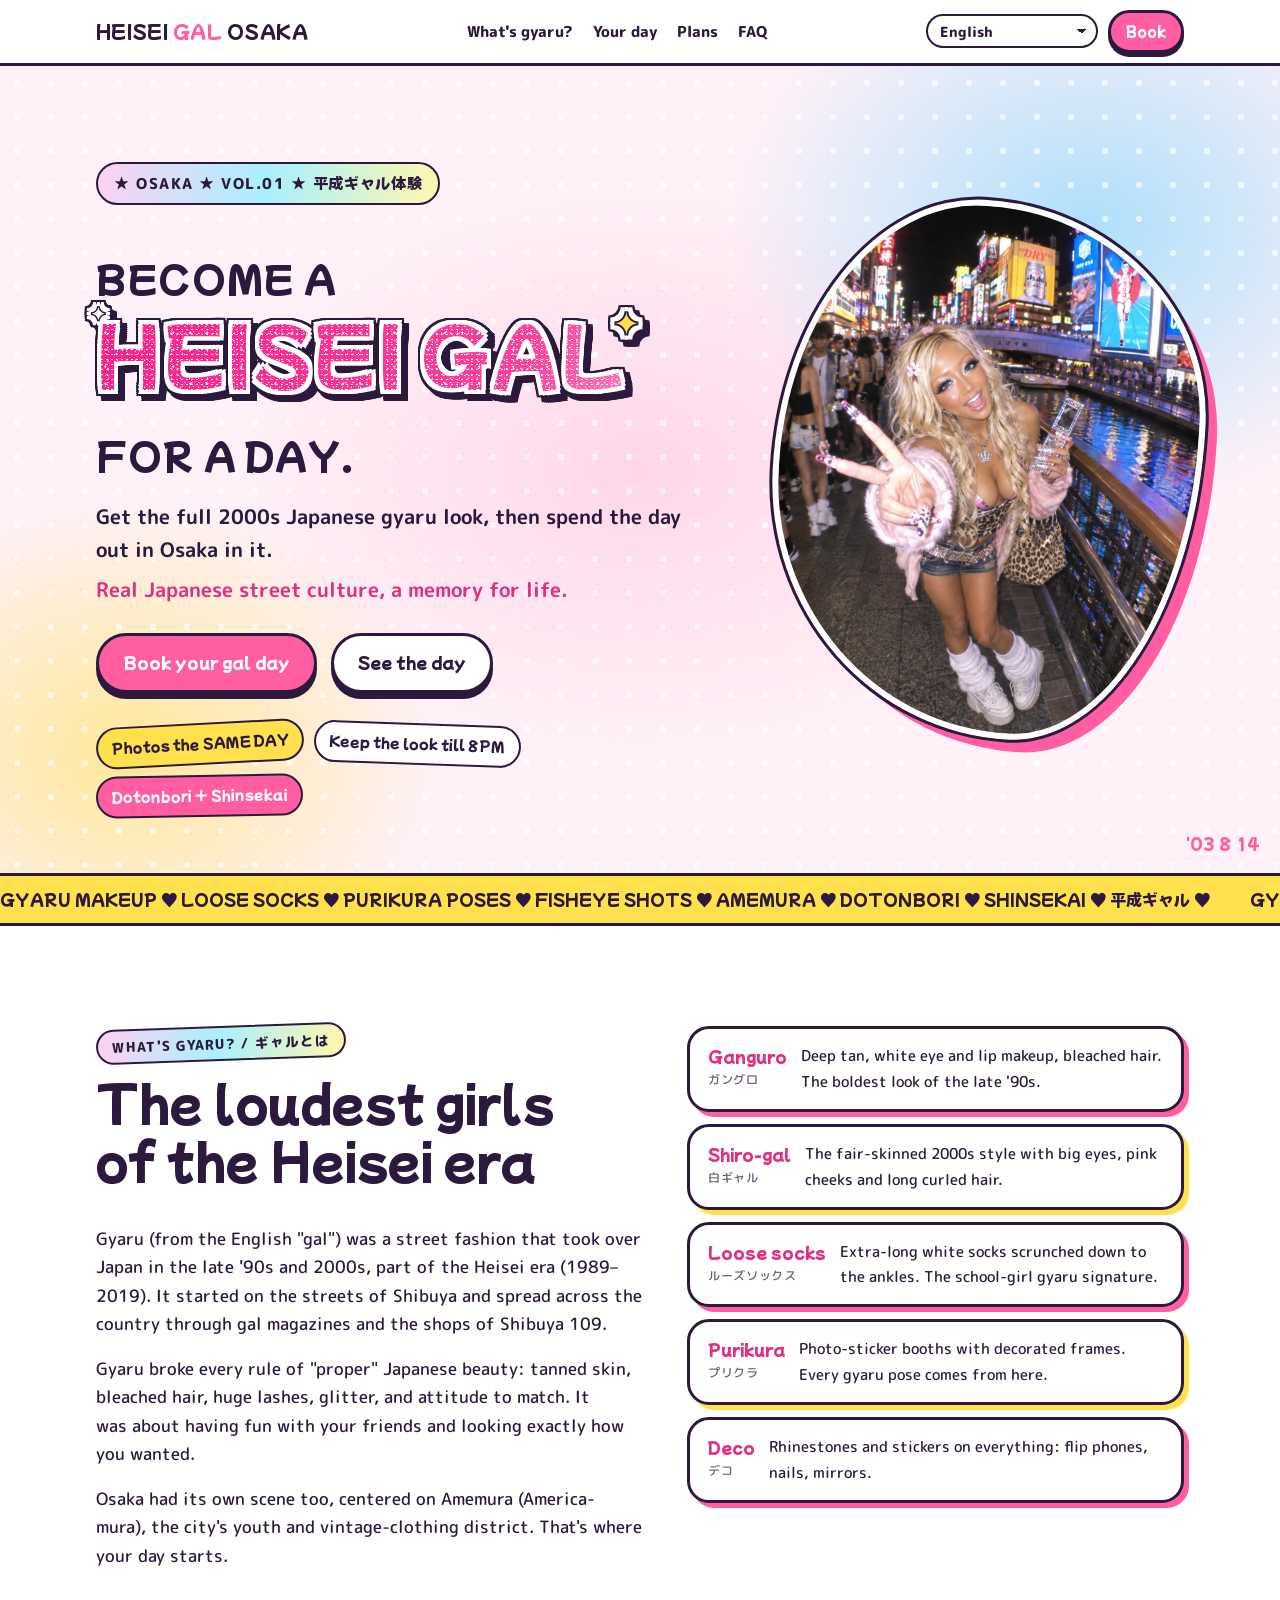
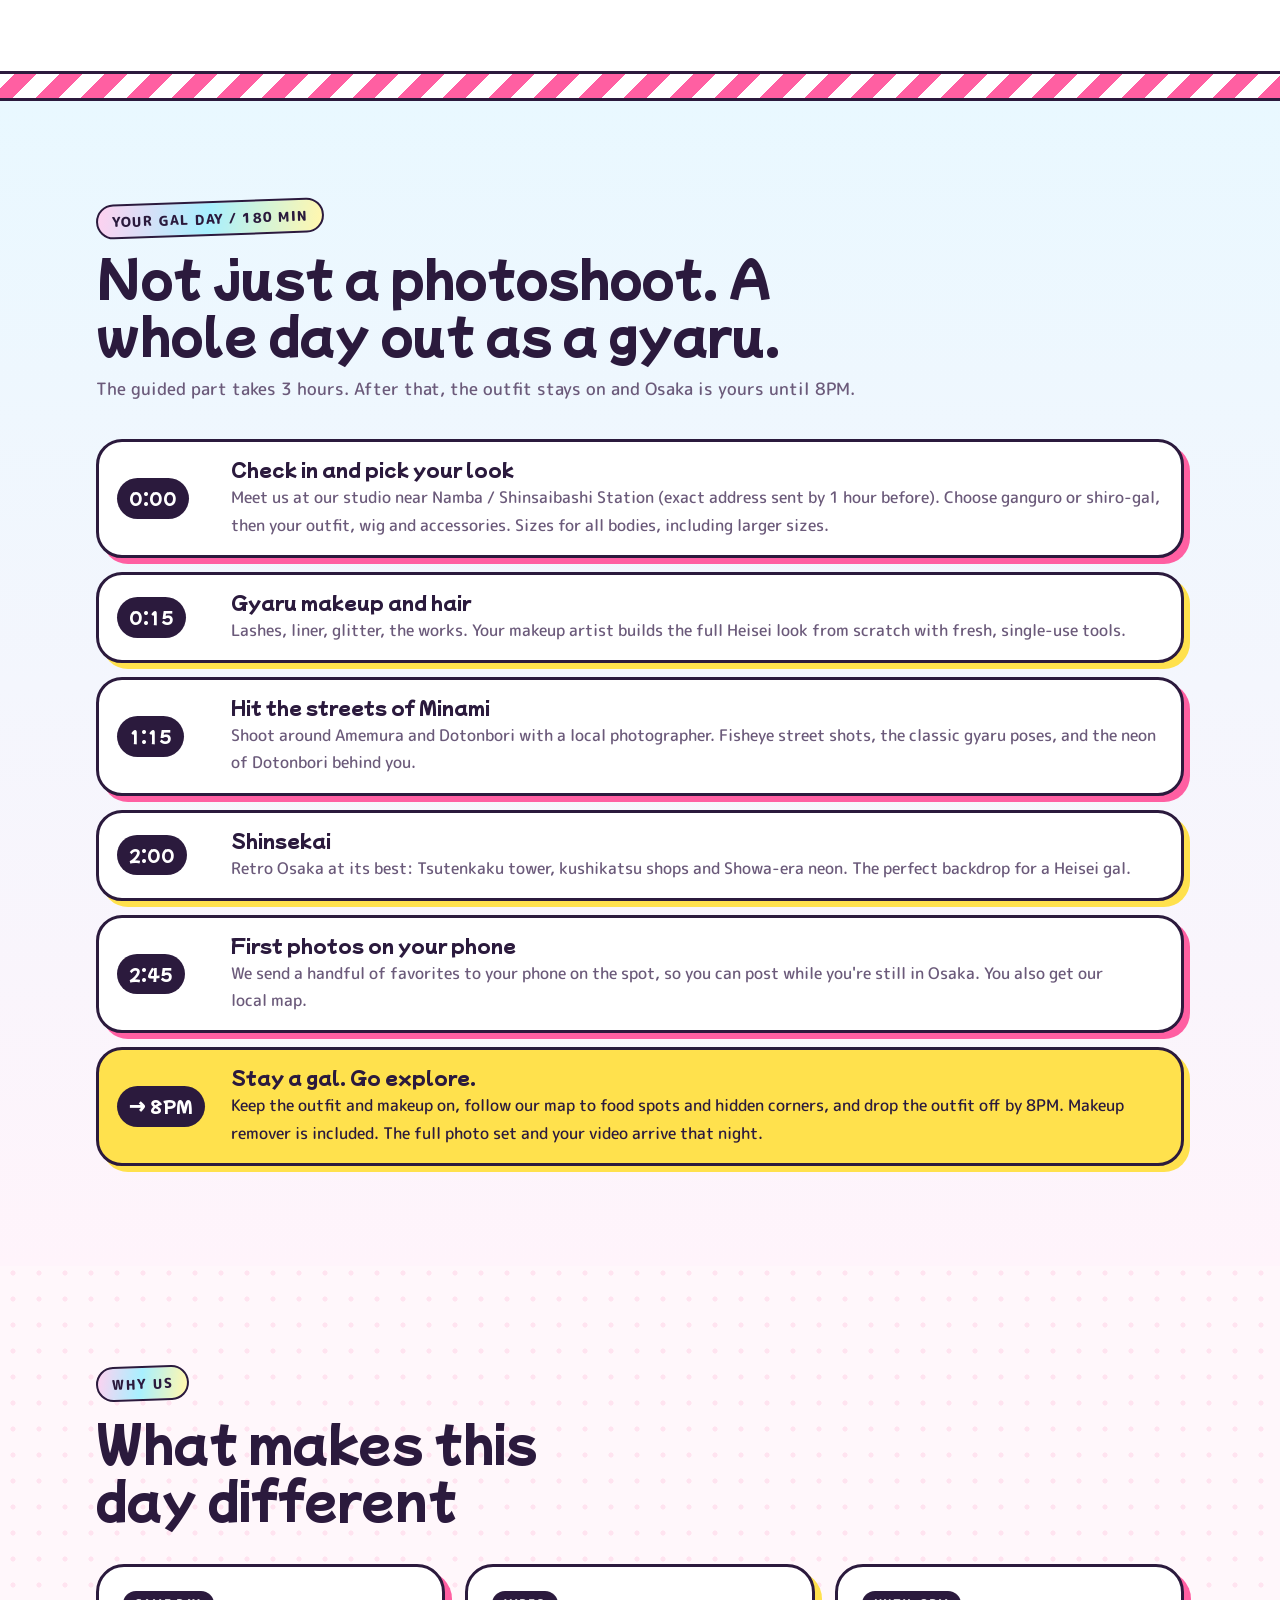
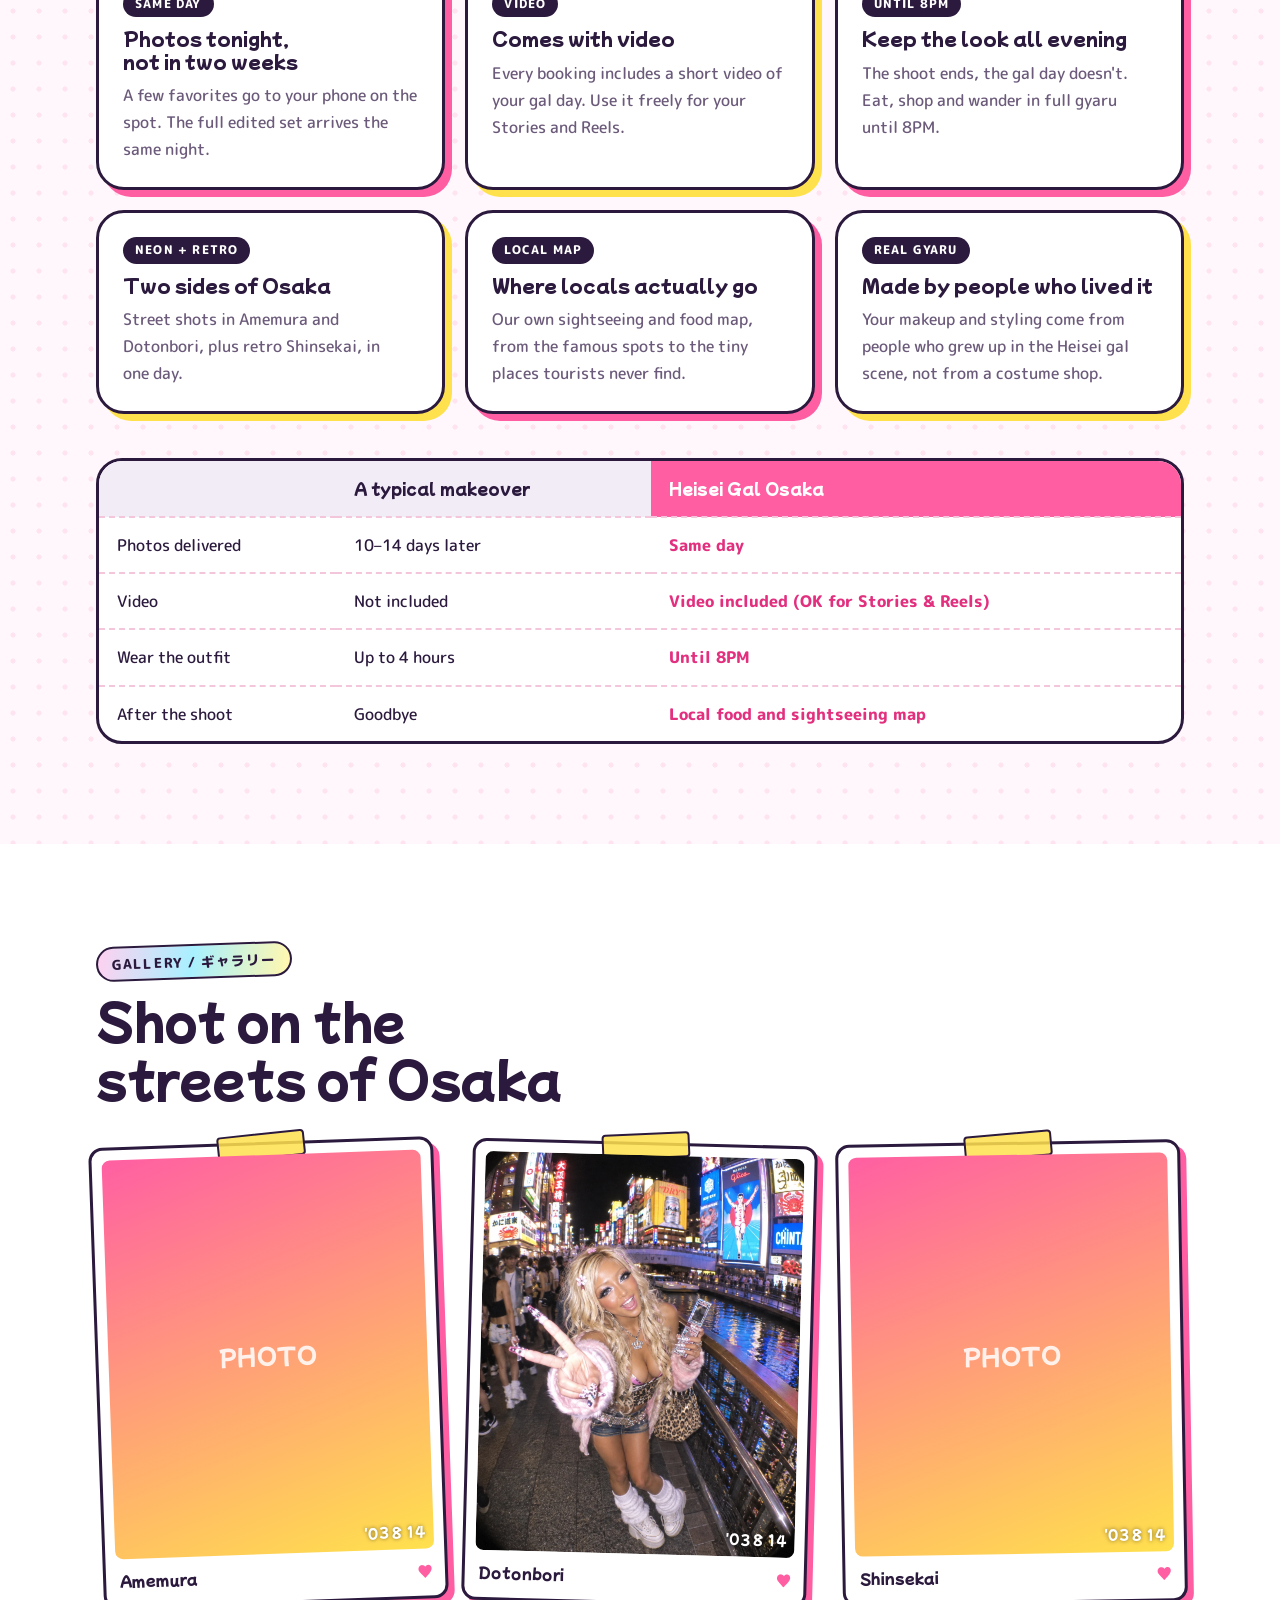
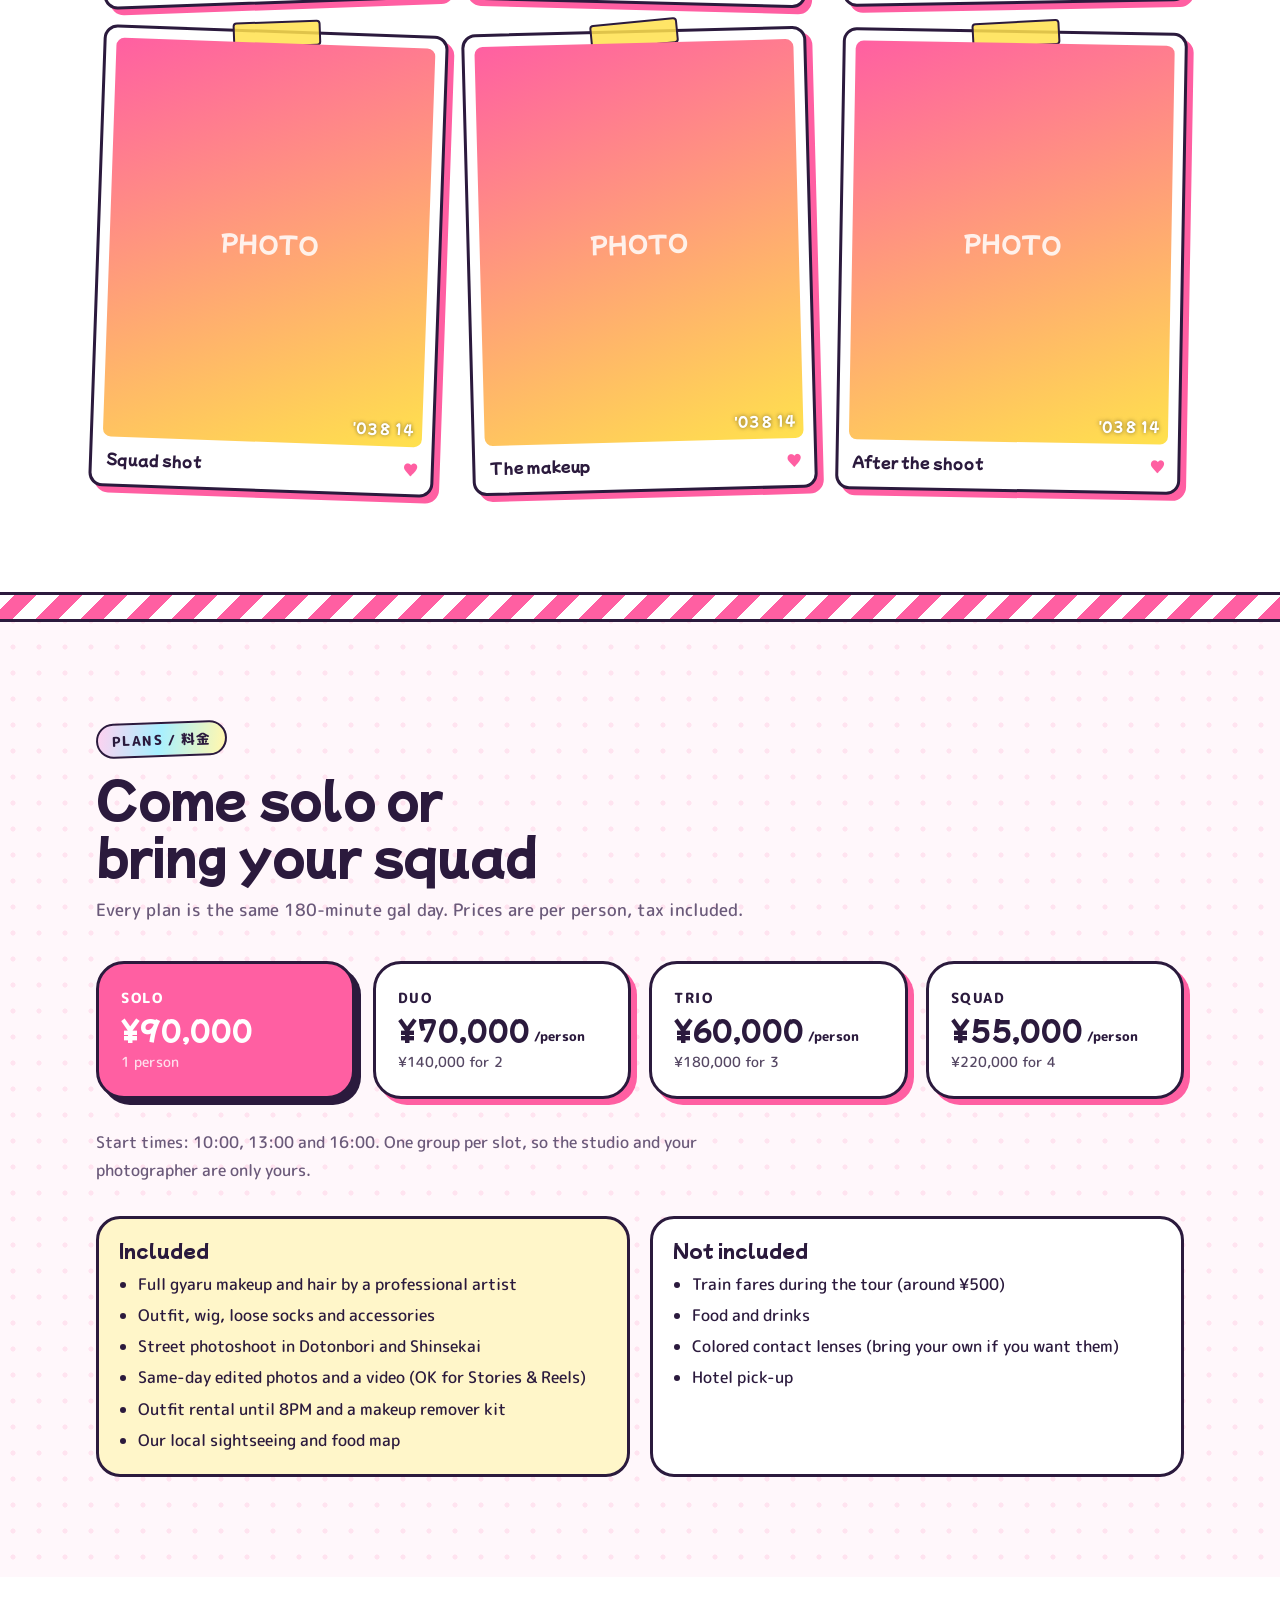
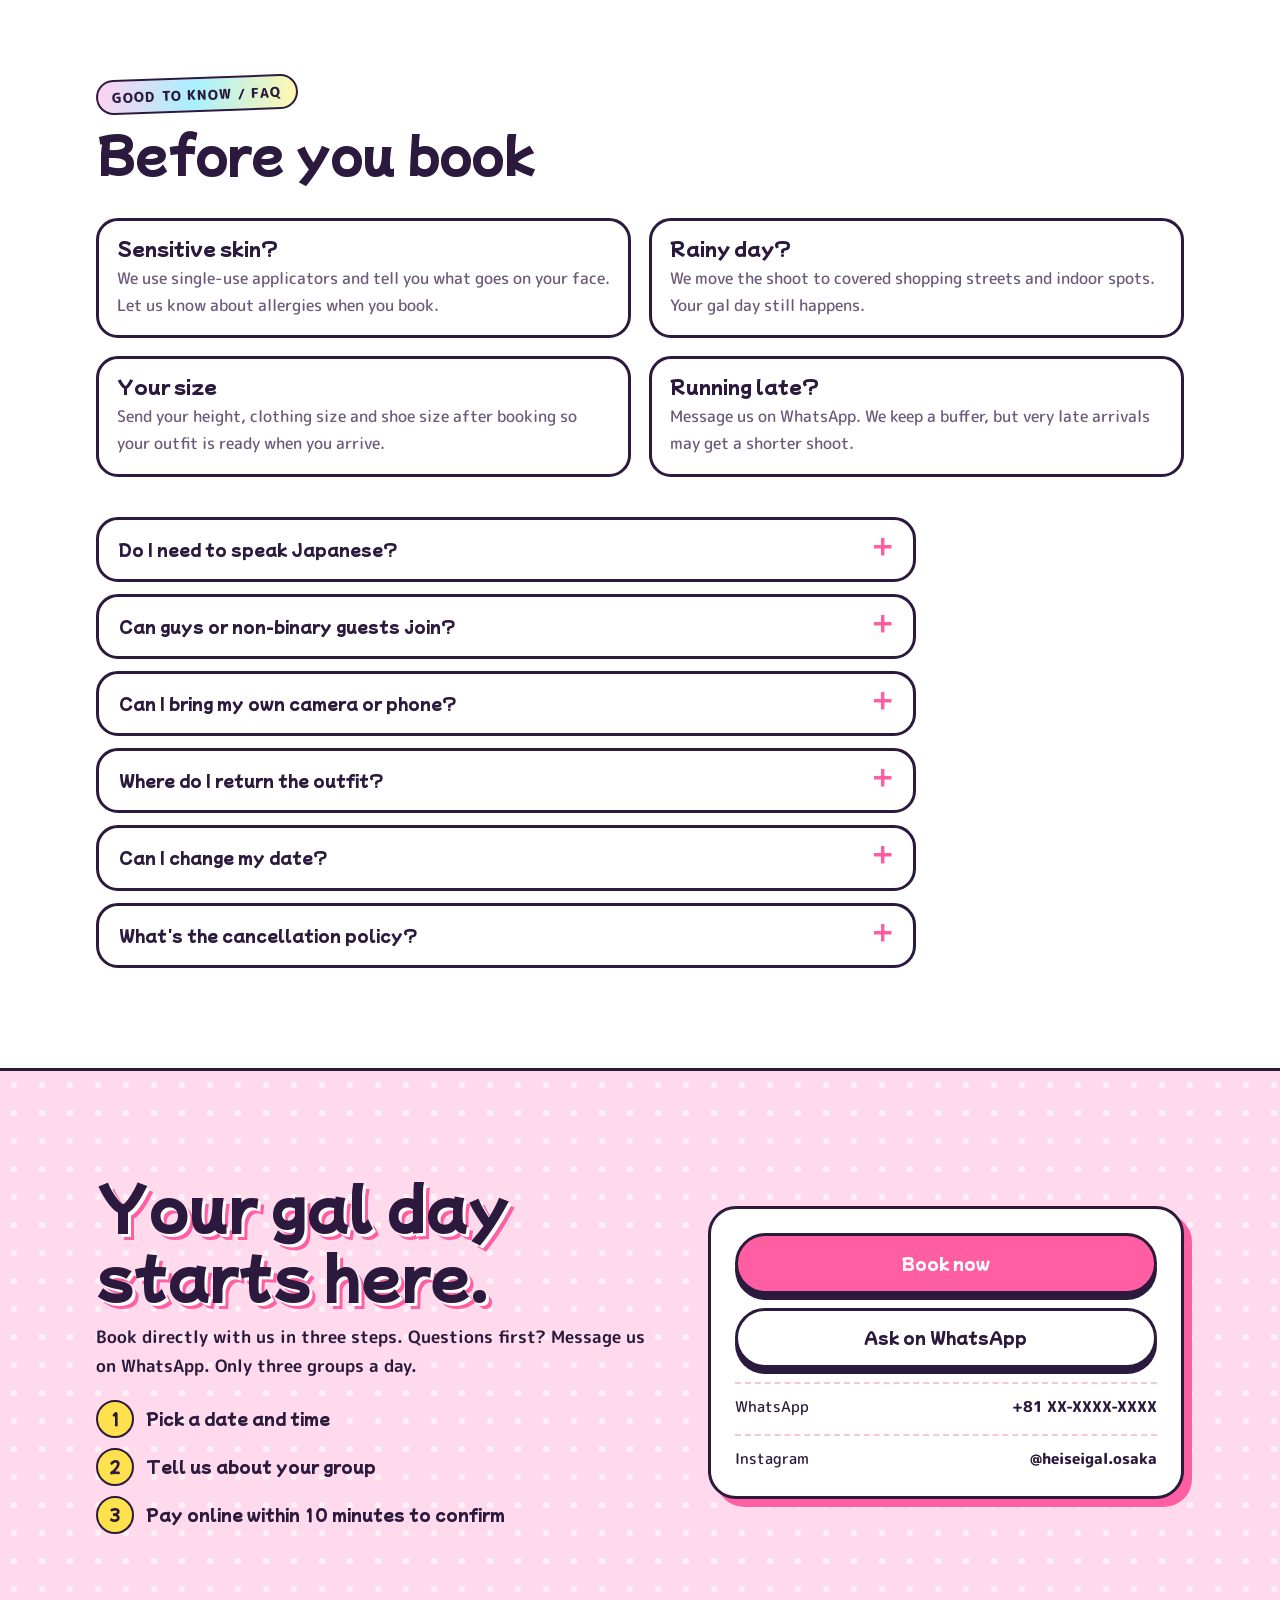
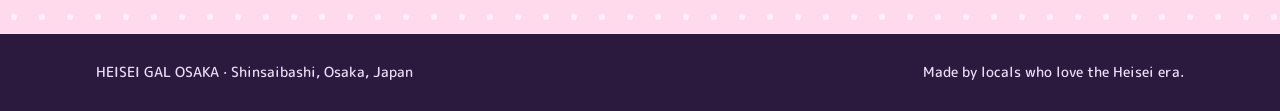
==== pop/index.html @ b685234c "Pop hero: finer glitter, bolder gal words Co-Authored-By: Claude Opus 5.5 <noreply@anthropic.com>" ====
<!doctype html>
<html lang="en">
<head>
<meta charset="utf-8">
<meta name="viewport" content="width=device-width, initial-scale=1, viewport-fit=cover">
<title>Heisei Gal Osaka Pop</title>
<meta name="claude:viewport-fit-sides" content="cover">
<meta name="description" content="Become a 2000s Japanese gyaru for a day in Osaka. Gyaru makeup, outfit, street photoshoot at Dotonbori and Shinsekai, same-day photos, and the look until 8PM.">
<link rel="preconnect" href="https://fonts.googleapis.com">
<link rel="stylesheet" href="https://fonts.googleapis.com/css2?family=M+PLUS+Rounded+1c:wght@500;700;800&family=Mochiy+Pop+One&display=swap">
<style>
/* POP edition: candy-shop daytime pop. Polka dots, bubbly type, sticker cards with pastel offset shadows. Single committed light look. */
:root{
  --ink:#2b1a3d;
  --bg:#fff7fb;
  --paper:#ffffff;
  --pink:#ff5fa2;
  --pink-deep:#e2307f;
  --blue:#4cc9ff;
  --yellow:#ffe14d;
  --lime:#a6e86b;
  --lilac:#b79cff;
  --muted:#6b5a7a;
  --chrome:#ffffff;
  --gold:#ffe14d;
  --night:#fff7fb;
  --tan:#ffe14d;
  --f-display:"Mochiy Pop One","Hiragino Maru Gothic ProN","Yu Gothic",sans-serif;
  --f-body:"M PLUS Rounded 1c","Hiragino Maru Gothic ProN","Yu Gothic","Apple SD Gothic Neo","Malgun Gothic","PingFang SC","PingFang TC","Microsoft YaHei",sans-serif;
  --f-lcd:"M PLUS Rounded 1c",sans-serif;
  color-scheme:light;
}
*{box-sizing:border-box}
html{padding-top:env(safe-area-inset-top,0px);padding-bottom:env(safe-area-inset-bottom,0px)}
body{margin:0;background:var(--bg);color:var(--ink);font-family:var(--f-body);font-size:16px;line-height:1.7;font-weight:500;
  background-image:radial-gradient(rgba(255,95,162,.13) 2.5px,transparent 2.6px);background-size:26px 26px}
img{max-width:100%;display:block}
a{color:inherit}
:focus-visible{outline:3px solid var(--blue);outline-offset:3px}
.wrap{max-width:1120px;margin:0 auto;padding-left:max(16px,env(safe-area-inset-left,0px));padding-right:max(16px,env(safe-area-inset-right,0px))}
h1,h2,h3{font-family:var(--f-display);font-weight:400;line-height:1.2;text-wrap:balance;margin:0}
h2{font-size:clamp(1.9rem,4.6vw,3rem)}
h3{font-size:1.15rem}
p{margin:0}
p,li,dd,.sub{text-wrap:pretty}
:lang(ja) h1,:lang(ja) h2,:lang(ja) h3{word-break:auto-phrase}
:lang(ko){word-break:keep-all}
.nb{display:inline-block;max-width:100%}
.eyebrow{display:inline-block;justify-self:start;font-family:var(--f-body);font-weight:800;font-size:.85rem;letter-spacing:.08em;text-transform:uppercase;
  background:var(--yellow);color:var(--ink);border:2.5px solid var(--ink);border-radius:999px;padding:4px 14px;transform:rotate(-2deg)}
.btn{display:inline-flex;align-items:center;justify-content:center;gap:.5em;font-family:var(--f-display);font-size:1rem;text-decoration:none;padding:.85em 1.5em;
  border-radius:999px;border:3px solid var(--ink);background:var(--pink);color:#fff;box-shadow:0 6px 0 var(--ink);transition:transform .12s,box-shadow .12s}
.btn:hover{transform:translateY(2px);box-shadow:0 4px 0 var(--ink)}
.btn.ghost{background:#fff;color:var(--ink)}
@media (prefers-reduced-motion:reduce){.btn{transition:none}}

/* nav */
body::before{content:"";position:fixed;inset:0 0 auto;height:env(safe-area-inset-top,0px);z-index:10;background:#fff}
.nav{position:sticky;top:env(safe-area-inset-top,0px);z-index:9;background:rgba(255,255,255,.92);backdrop-filter:blur(8px);border-bottom:3px solid var(--ink)}
.nav .wrap{display:flex;align-items:center;justify-content:space-between;gap:14px;padding-block:10px;flex-wrap:wrap;row-gap:8px}
.logo{font-family:var(--f-display);font-size:1.15rem;text-decoration:none;white-space:nowrap;letter-spacing:.02em}
.logo b{color:var(--pink);font-weight:400}
.nav ul{display:flex;gap:20px;list-style:none;margin:0;padding:0;font-weight:800;font-size:.92rem}
.nav ul a{text-decoration:none}
.nav ul a:hover{color:var(--pink)}
.nav-right{display:flex;align-items:center;gap:10px}
.nav .btn{padding:.5em 1.1em;font-size:.85rem;box-shadow:0 4px 0 var(--ink)}
.lang{appearance:none;-webkit-appearance:none;background:#fff;color:var(--ink);border:2.5px solid var(--ink);border-radius:999px;padding:.4em 1.9em .4em .9em;font:800 .85rem var(--f-body);cursor:pointer;
  background-image:linear-gradient(45deg,transparent 50%,var(--ink) 50%),linear-gradient(135deg,var(--ink) 50%,transparent 50%);background-position:calc(100% - 14px) 52%,calc(100% - 9px) 52%;background-size:5px 5px;background-repeat:no-repeat}
@media (max-width:980px){.nav ul{display:none}}
@media (max-width:420px){.logo{font-size:.95rem}.nav .btn{display:none}.lang{font-size:.8rem}}

/* hero */
.hero{position:relative;overflow:hidden;isolation:isolate;border-bottom:3px solid var(--ink);
  background:
    radial-gradient(40% 50% at 85% 20%,rgba(76,201,255,.45),transparent 70%),
    radial-gradient(35% 45% at 10% 85%,rgba(255,225,77,.55),transparent 70%),
    radial-gradient(45% 50% at 50% 50%,rgba(255,95,162,.18),transparent 70%),
    #fff1f8}
.hero::before{content:"";position:absolute;inset:0;z-index:-1;background-image:radial-gradient(rgba(255,255,255,.9) 3px,transparent 3.2px);background-size:34px 34px;opacity:.7}
.photo-note{display:none}
.hero.no-photo .hero-img{display:none}
.hero .wrap{padding-block:clamp(40px,8vw,96px) 56px;display:grid;gap:20px;position:relative;z-index:2}
.cover-tag{justify-self:start;font-family:var(--f-body);font-weight:800;font-size:.95rem;letter-spacing:.1em;color:var(--ink);
  background:linear-gradient(100deg,#ffd1f0,#a8f0ff,#fff7b0,#d7b8ff,#ffb3e6,#b8fff0,#ffd1f0);background-size:300% 100%;
  border:2.5px solid var(--ink);border-radius:999px;padding:6px 16px;animation:holo 6s linear infinite}
.cover-tag .jp-tag{font-family:var(--f-display);font-weight:400;letter-spacing:.04em}
@keyframes holo{to{background-position:300% 0}}
.hero h1{font-size:clamp(2.4rem,7.2vw,5.4rem);line-height:1.05;color:var(--ink);text-transform:uppercase;
  -webkit-text-stroke:0;text-shadow:3px 3px 0 #fff,6px 6px 0 var(--blue)}
.hero h1 .gal{display:block;color:var(--pink);white-space:nowrap;text-shadow:3px 3px 0 #fff,6px 6px 0 var(--yellow),9px 9px 0 var(--ink)}
.hero h1 .gal.inl{display:inline-block}
.hero h1 .sm{font-size:.55em}
.hero h1 > .sm{display:inline-block}
:lang(ja) .hero h1,:lang(zh) .hero h1{font-size:clamp(2.1rem,7vw,4.8rem);line-height:1.18}
.hero .lead{max-width:34em;font-size:clamp(1.02rem,2vw,1.22rem);font-weight:700}
.hero .lead .hl{display:block;margin-top:.35em;color:var(--pink-deep)}
.hero .ctas{display:flex;flex-wrap:wrap;gap:14px;margin-top:6px}
.stickers{display:flex;flex-wrap:wrap;gap:10px;margin-top:10px}
.sticker{font-family:var(--f-display);font-size:.85rem;padding:.55em 1em;border-radius:999px;border:2.5px solid var(--ink);background:var(--yellow);transform:rotate(-3deg)}
.sticker:nth-child(2){background:var(--blue);transform:rotate(2deg)}
.sticker:nth-child(3){background:var(--lime);transform:rotate(-1deg)}
.lcd-date{position:absolute;right:max(20px,env(safe-area-inset-right,0px));bottom:16px;font-family:var(--f-display);font-size:1rem;color:var(--pink);z-index:2}
/* photo: bubble frame */
.hero-img{position:relative;display:block;width:min(86%,420px);aspect-ratio:4/5;height:auto;object-fit:cover;object-position:50% 28%;
  margin:28px auto 0;border:6px solid #fff;outline:3px solid var(--ink);border-radius:46% 54% 42% 58% / 52% 40% 60% 48%;box-shadow:12px 12px 0 var(--pink);z-index:1}
@media (max-width:899px){
  .hero-img{width:min(64%,280px);margin-top:22px}
  .hero .wrap{padding-block:20px 48px}
  .cover-tag{font-size:.74rem;letter-spacing:.06em;padding:5px 12px;white-space:nowrap;max-width:100%}
}
@media (min-width:900px){
  .hero .wrap>*{max-width:min(56%,640px)}
  .hero-img{position:absolute;margin:0;right:max(40px,6vw);top:50%;transform:translateY(-50%) rotate(3deg);width:min(34vw,430px)}
  .hero h1{font-size:min(5.2vw,4.6rem)}
  :lang(ja) .hero h1,:lang(zh) .hero h1{font-size:min(4.8vw,4.2rem)}
}

/* candy stripe band (replaces leopard) */
.leopard{height:30px;border-block:3px solid var(--ink);background:repeating-linear-gradient(-45deg,var(--pink) 0 16px,#fff 16px 32px,var(--blue) 32px 48px,#fff 48px 64px)}
.marquee{overflow:hidden;background:var(--yellow);color:var(--ink);border-bottom:3px solid var(--ink)}
.marquee-track{display:flex;gap:40px;white-space:nowrap;padding:10px 0;font-family:var(--f-display);font-size:1rem;animation:scroll 28s linear infinite;width:max-content}
@keyframes scroll{to{transform:translateX(-50%)}}
@media (prefers-reduced-motion:reduce){.marquee-track,.cover-tag{animation:none}}

section{padding-block:clamp(60px,8vw,100px)}
.sec-head{display:grid;gap:12px;margin-bottom:36px;max-width:760px}
.sec-head p.sub{color:var(--muted);font-size:1.05rem}

/* culture */
.culture{background:#fff}
.culture-grid{display:grid;grid-template-columns:1.1fr 1fr;gap:44px;align-items:start}
.culture-copy{display:grid;gap:16px;font-size:1.05rem;max-width:62ch}
.glossary{display:grid;gap:12px;margin:0}
.term{display:grid;grid-template-columns:auto 1fr;gap:4px 14px;padding:14px 18px;background:#fff;border:3px solid var(--ink);border-radius:22px;box-shadow:5px 5px 0 var(--lilac)}
.term:nth-child(2n){box-shadow:5px 5px 0 var(--blue)}
.term:nth-child(3n){box-shadow:5px 5px 0 var(--yellow)}
.term dt{font-family:var(--f-display);font-size:1rem;color:var(--pink-deep)}
.term dt small{display:block;font-family:var(--f-body);font-size:.75rem;color:var(--muted);letter-spacing:.06em}
.term dd{margin:0;font-size:.95rem;min-width:0}
@media (max-width:860px){.culture-grid{grid-template-columns:1fr}}

/* day */
.day{background:linear-gradient(180deg,#e9f8ff,#fff4fb)}
.day .sec-head p.sub{color:var(--muted)}
.timeline{list-style:none;margin:0;padding:0;display:grid;gap:14px}
.timeline li{position:relative;display:grid;grid-template-columns:96px 1fr;gap:4px 18px;align-items:start;background:#fff;border:3px solid var(--ink);border-radius:26px;padding:16px 18px;box-shadow:6px 6px 0 var(--pink)}
.timeline li:nth-child(2n){box-shadow:6px 6px 0 var(--blue)}
.timeline li:nth-child(3n){box-shadow:6px 6px 0 var(--yellow)}
.timeline .t{grid-row:span 2;align-self:center;justify-self:start;font-family:var(--f-display);font-size:1.05rem;font-variant-numeric:tabular-nums;background:var(--ink);color:#fff;border-radius:999px;padding:6px 12px;white-space:nowrap}
.timeline h3{color:var(--ink)}
.timeline p{grid-column:2;color:var(--muted)}
.timeline li.after{background:var(--yellow)}
.timeline li.after p{color:var(--ink)}
@media (max-width:600px){.timeline li{grid-template-columns:1fr}.timeline .t{grid-row:auto}.timeline p{grid-column:1}}

/* why */
.why-grid{display:grid;grid-template-columns:repeat(3,1fr);gap:20px}
.why{background:#fff;border:3px solid var(--ink);border-radius:28px;padding:24px;display:grid;gap:10px;align-content:start;box-shadow:7px 7px 0 var(--pink)}
.why:nth-child(2){box-shadow:7px 7px 0 var(--blue)}
.why:nth-child(3){box-shadow:7px 7px 0 var(--yellow)}
.why:nth-child(4){box-shadow:7px 7px 0 var(--lime)}
.why:nth-child(5){box-shadow:7px 7px 0 var(--lilac)}
.why .tag{justify-self:start;font-weight:800;font-size:.75rem;letter-spacing:.1em;background:var(--ink);color:#fff;border-radius:999px;padding:3px 12px}
.why p{color:var(--muted)}
@media (max-width:900px){.why-grid{grid-template-columns:1fr 1fr}}
@media (max-width:600px){.why-grid{grid-template-columns:1fr}}
.compare-box{margin-top:44px;overflow-x:auto;background:#fff;border:3px solid var(--ink);border-radius:26px}
.compare{width:100%;border-collapse:collapse;min-width:520px}
.compare th,.compare td{padding:14px 18px;text-align:left;border-bottom:2px dashed #f4c6dc;font-size:.97rem}
.compare thead th{font-family:var(--f-display);font-weight:400;background:#f2ecf7;color:var(--ink)}
.compare thead th.us{background:var(--pink);color:#fff}
.compare td.us{font-weight:800;color:var(--pink-deep)}
.compare tr:last-child td{border-bottom:0}

/* gallery: polaroids with tape */
.gallery{background:#fff}
.strip{display:grid;grid-template-columns:repeat(3,1fr);gap:26px}
.shot{position:relative;margin:0;background:#fff;padding:10px 10px 0;border:3px solid var(--ink);border-radius:14px;box-shadow:6px 6px 0 var(--blue);transform:rotate(var(--r,0deg))}
.shot::before{content:"";position:absolute;top:-12px;left:50%;width:84px;height:22px;transform:translateX(-50%) rotate(-4deg);background:rgba(255,225,77,.85);border:2px solid var(--ink);border-radius:4px}
.shot:nth-child(1){--r:-2deg}.shot:nth-child(2){--r:1.5deg;box-shadow:6px 6px 0 var(--pink)}.shot:nth-child(3){--r:-1deg}
.shot:nth-child(4){--r:2deg;box-shadow:6px 6px 0 var(--pink)}.shot:nth-child(5){--r:-1.5deg}.shot:nth-child(6){--r:1deg;box-shadow:6px 6px 0 var(--pink)}
.frame{position:relative;aspect-ratio:4/5;border-radius:8px;overflow:hidden;background:linear-gradient(160deg,var(--pink),var(--blue));max-width:100%}
.frame img{width:100%;height:100%;object-fit:cover}
.frame.no-photo img{display:none}
.frame.no-photo::after{content:"PHOTO";position:absolute;inset:0;display:grid;place-items:center;font-family:var(--f-display);font-size:1.4rem;color:rgba(255,255,255,.85)}
.frame .stamp{position:absolute;right:8px;bottom:6px;font-family:var(--f-display);font-size:.85rem;color:#fff;text-shadow:0 0 4px rgba(0,0,0,.5)}
.shot figcaption{font-family:var(--f-display);font-size:.9rem;padding:10px 4px 12px;display:flex;justify-content:space-between;gap:8px}
.shot figcaption .h{color:var(--pink)}
@media (max-width:760px){.strip{grid-template-columns:1fr 1fr;gap:18px}}

/* plans */
.plans-grid{display:grid;grid-template-columns:repeat(4,1fr);gap:18px}
.plan{background:#fff;border:3px solid var(--ink);border-radius:28px;padding:22px;display:grid;gap:6px;align-content:start;box-shadow:6px 6px 0 var(--lilac)}
.plan.hot{background:var(--pink);color:#fff;box-shadow:6px 6px 0 var(--ink)}
.plan .who{font-weight:800;font-size:.85rem;letter-spacing:.12em}
.plan .price{font-family:var(--f-display);font-size:1.7rem;line-height:1.1;font-variant-numeric:tabular-nums}
.plan .price small{font-family:var(--f-body);font-size:.8rem;font-weight:800}
.plan .total{font-size:.88rem;opacity:.8}
.fx{display:block;font-size:.82rem;font-weight:800;opacity:.8;font-variant-numeric:tabular-nums}
.fx:empty{display:none}
.fx-row{display:flex;flex-wrap:wrap;gap:6px 14px;align-items:center;font-size:.8rem;color:var(--muted);margin:12px 0 0}
.fx-pick label{display:inline-flex;align-items:center;gap:6px;font-weight:800;font-size:.8rem}
.fx-pick select{width:auto;padding:.2em .5em;font-size:.8rem;border:2px solid var(--ink);border-radius:999px;background:#fff;color:var(--ink)}
.fx-pick[hidden]{display:none}
.plan-note{margin-top:18px;color:var(--muted);max-width:70ch}
@media (max-width:900px){.plans-grid{grid-template-columns:1fr 1fr}}
@media (max-width:480px){.plans-grid{grid-template-columns:1fr}}
.inc{margin-top:32px;display:grid;grid-template-columns:1fr 1fr;gap:20px}
.inc div{background:#fff;border:3px solid var(--ink);border-radius:24px;padding:20px}
.inc div:first-child{background:#eafaff}
.inc h3{margin-bottom:10px}
.inc ul{margin:0;padding-left:1.2em;display:grid;gap:4px}
@media (max-width:700px){.inc{grid-template-columns:1fr}}

/* know + faq */
.know-grid{display:grid;grid-template-columns:repeat(2,1fr);gap:18px;margin-bottom:40px}
.know{background:#fff;border:3px solid var(--ink);border-radius:22px;padding:16px 18px;display:grid;gap:6px}
.know p{color:var(--muted)}
@media (max-width:700px){.know-grid{grid-template-columns:1fr}}
.faq{display:grid;gap:12px;max-width:820px}
.faq details{background:#fff;border:3px solid var(--ink);border-radius:22px;padding:16px 20px}
.faq summary{cursor:pointer;font-family:var(--f-display);font-size:1rem;list-style:none;display:flex;justify-content:space-between;gap:12px}
.faq summary::-webkit-details-marker{display:none}
.faq summary::after{content:"+";color:var(--pink);font-size:1.3rem;line-height:1}
.faq details[open] summary::after{content:"−"}
.faq details p{margin-top:10px;color:var(--muted)}
.faq a{color:var(--pink-deep);font-weight:800}

/* book */
.book{background:var(--blue);color:var(--ink);border-top:3px solid var(--ink);
  background-image:radial-gradient(rgba(255,255,255,.35) 3px,transparent 3.2px);background-size:28px 28px}
.book .wrap{display:grid;grid-template-columns:1.2fr 1fr;gap:40px;align-items:center}
.book h2{font-size:clamp(2rem,5.5vw,3.6rem);text-shadow:3px 3px 0 #fff}
.book p{font-size:1.05rem;font-weight:700;max-width:36em;margin-top:14px}
.steps{list-style:none;counter-reset:s;margin:20px 0 0;padding:0;display:grid;gap:10px}
.steps li{counter-increment:s;display:flex;align-items:center;gap:12px;font-family:var(--f-display);font-size:1rem}
.steps li::before{content:counter(s);flex:none;width:34px;height:34px;border-radius:50%;display:grid;place-items:center;background:var(--yellow);border:2.5px solid var(--ink);font-family:var(--f-display);font-size:1rem}
.book-card{background:#fff;color:var(--ink);border:3px solid var(--ink);border-radius:28px;padding:24px;display:grid;gap:14px;box-shadow:8px 8px 0 var(--pink)}
.contact-line{font-size:.95rem;display:flex;justify-content:space-between;gap:10px;flex-wrap:wrap;border-top:2px dashed #f4c6dc;padding-top:10px}
.contact-line b{font-weight:800}
@media (max-width:820px){.book .wrap{grid-template-columns:1fr}}
footer{background:var(--ink);color:#e9dcf5;font-size:.9rem}
footer .wrap{padding-block:26px;display:flex;justify-content:space-between;gap:16px;flex-wrap:wrap}

/* ===== 3-color system for text, buttons, cards: pink / ink / lemon (backgrounds and patterns unchanged) ===== */
:root{--blue:#ff5fa2;--lime:#ffe14d;--lilac:#ff5fa2}
.hero h1{text-shadow:3px 3px 0 #fff,6px 6px 0 var(--pink)}
.hero h1 .gal{color:var(--pink);text-shadow:3px 3px 0 #fff,6px 6px 0 var(--ink)}
.sticker{background:var(--yellow);color:var(--ink)}
.sticker:nth-child(2){background:#fff;color:var(--ink)}
.sticker:nth-child(3){background:var(--pink);color:#fff}
.term,.term:nth-child(3n){box-shadow:5px 5px 0 var(--pink)}
.term:nth-child(2n){box-shadow:5px 5px 0 var(--yellow)}
.timeline li,.timeline li:nth-child(3n){box-shadow:6px 6px 0 var(--pink)}
.timeline li:nth-child(2n){box-shadow:6px 6px 0 var(--yellow)}
.why,.why:nth-child(3),.why:nth-child(5){box-shadow:7px 7px 0 var(--pink)}
.why:nth-child(2n){box-shadow:7px 7px 0 var(--yellow)}
.shot,.shot:nth-child(2n){box-shadow:6px 6px 0 var(--pink)}
.plan{box-shadow:6px 6px 0 var(--pink)}
.plan.hot{box-shadow:6px 6px 0 var(--ink)}
.inc div:first-child{background:#fff6c9}
.book{background-color:#ffd9ec;background-image:radial-gradient(rgba(255,255,255,.6) 3px,transparent 3.2px)}
.book h2{text-shadow:3px 3px 0 #fff,6px 6px 0 var(--pink)}
.frame{background:linear-gradient(160deg,var(--pink),var(--yellow))}
:focus-visible{outline-color:var(--pink)}

/* section labels: same holographic foil as the hero tag */
.eyebrow{background:linear-gradient(100deg,#ffd1f0,#a8f0ff,#fff7b0,#d7b8ff,#ffb3e6,#b8fff0,#ffd1f0);background-size:300% 100%;animation:holo 6s linear infinite;color:var(--ink)}
@media (prefers-reduced-motion:reduce){.eyebrow{animation:none}}

/* hero headline: readable + loud. No stacked shadows; the key words get a sticker outline */
.hero h1{line-height:1.18;text-shadow:none;color:var(--ink);letter-spacing:.01em}
.hero h1 .gal{position:relative;display:inline-block;margin:.06em 0;color:var(--pink);
  -webkit-text-stroke:.16em #fff;paint-order:stroke fill;text-shadow:.07em .07em 0 var(--ink);letter-spacing:.02em}
.hero h1 > .gal{display:block;width:max-content;max-width:100%}
.hero h1 .gal::after{content:"✦";position:absolute;right:-.55em;top:-.15em;font-size:.42em;color:var(--yellow);
  -webkit-text-stroke:.12em var(--ink);paint-order:stroke fill;text-shadow:none}
.hero h1 .sm{color:var(--ink)}
:lang(ja) .hero h1,:lang(zh) .hero h1{line-height:1.3}

/* gal words: same glitter as the neon edition, keeping the white sticker outline (built with drop-shadows) */
.hero h1 .gal{
  background:
    radial-gradient(circle at 15% 22%,#fff 0 1.4px,transparent 2px) 0 0/23px 23px,
    radial-gradient(circle at 68% 38%,#fff 0 .9px,transparent 1.5px) 0 0/19px 19px,
    radial-gradient(circle at 36% 74%,#ffe6f4 0 1.2px,transparent 1.8px) 0 0/17px 17px,
    radial-gradient(circle at 86% 88%,#fff 0 .8px,transparent 1.3px) 0 0/13px 13px,
    linear-gradient(110deg,#ff3f9a 0%,#ff5fae 30%,#ffc2e2 47%,#ffffff 50%,#ffc2e2 53%,#ff5fae 70%,#ff3f9a 100%) 0 0/260% 100%;
  -webkit-background-clip:text;background-clip:text;color:transparent;-webkit-text-fill-color:transparent;
  -webkit-text-stroke:0;text-shadow:none;
  filter:drop-shadow(3px 0 0 #fff) drop-shadow(-3px 0 0 #fff) drop-shadow(0 3px 0 #fff) drop-shadow(0 -3px 0 #fff) drop-shadow(4px 4px 0 var(--ink));
  animation:glitter2 3.6s linear infinite}
@keyframes glitter2{to{background-position:23px 23px,-19px 19px,17px -17px,-13px 13px,-260% 0}}
@keyframes twinkle{0%,100%{opacity:.35;transform:scale(.6) rotate(0deg)}50%{opacity:1;transform:scale(1.15) rotate(25deg)}}
.hero h1 .gal::after{-webkit-text-fill-color:var(--yellow);animation:twinkle 1.8s ease-in-out infinite}
.hero h1 .gal::before{content:"✦";position:absolute;left:-.3em;top:-.22em;font-size:.26em;line-height:1;color:#fff;-webkit-text-fill-color:#fff;
  -webkit-text-stroke:.14em var(--ink);paint-order:stroke fill;pointer-events:none;animation:twinkle 1.8s ease-in-out .9s infinite}
@media (prefers-reduced-motion:reduce){.hero h1 .gal,.hero h1 .gal::before,.hero h1 .gal::after{animation:none}}

:lang(ja) .hero h1 .gal,:lang(zh) .hero h1 .gal{font-size:1.22em}
@media (max-width:600px){:lang(ja) .hero h1 .gal,:lang(zh) .hero h1 .gal{font-size:min(1.22em,14vw)}}

/* glitter v3 (pop): fine, dense micro-flecks in white + pastel, deeper pink base; double sticker outline for punch */
.hero h1 .gal{
  background:
    radial-gradient(circle at 20% 30%,#fff 0 .55px,transparent .9px) 0 0/5px 5px,
    radial-gradient(circle at 70% 65%,#fff 0 .45px,transparent .8px) 0 0/7px 7px,
    radial-gradient(circle at 40% 80%,#bff3ff 0 .5px,transparent .85px) 0 0/9px 9px,
    radial-gradient(circle at 85% 15%,#fff6a8 0 .5px,transparent .85px) 0 0/11px 11px,
    radial-gradient(circle at 55% 45%,#fff 0 .9px,transparent 1.3px) 0 0/17px 17px,
    linear-gradient(110deg,#ff1f8a 0%,#ff3f9a 32%,#ff9fd0 46%,#ffffff 50%,#ff9fd0 54%,#ff3f9a 68%,#ff1f8a 100%) 0 0/260% 100%;
  -webkit-background-clip:text;background-clip:text;
  filter:drop-shadow(4px 0 0 #fff) drop-shadow(-4px 0 0 #fff) drop-shadow(0 4px 0 #fff) drop-shadow(0 -4px 0 #fff)
         drop-shadow(2px 0 0 var(--ink)) drop-shadow(-2px 0 0 var(--ink)) drop-shadow(0 2px 0 var(--ink)) drop-shadow(0 -2px 0 var(--ink))
         drop-shadow(5px 5px 0 var(--ink));
  animation:glitter3 3.6s linear infinite}
@keyframes glitter3{to{background-position:5px 5px,-7px 7px,9px -9px,-11px 11px,17px 17px,-260% 0}}
.hero h1 > .gal{font-size:1.14em}
:lang(ja) .hero h1 .gal,:lang(zh) .hero h1 .gal{font-size:1.36em}
:lang(ko) .hero h1 .gal{font-size:1.2em}
@media (max-width:600px){
  .hero h1 > .gal{font-size:min(1.14em,10vw)}
  :lang(ja) .hero h1 .gal,:lang(zh) .hero h1 .gal{font-size:min(1.36em,15vw)}
  :lang(ko) .hero h1 .gal{font-size:min(1.2em,11vw)}
}
@media (prefers-reduced-motion:reduce){.hero h1 .gal{animation:none}}
</style>

<nav class="nav" aria-label="Main">
  <div class="wrap">
    <a class="logo" href="#top">HEISEI <b>GAL</b> OSAKA</a>
    <ul>
      <li><a href="#gyaru" data-i18n="nav_gyaru">What's gyaru?</a></li>
      <li><a href="#day" data-i18n="nav_day">Your day</a></li>
      <li><a href="#plans" data-i18n="nav_plans">Plans</a></li>
      <li><a href="#faq" data-i18n="nav_faq">FAQ</a></li>
    </ul>
    <div class="nav-right">
      <label for="lang" style="position:absolute;width:1px;height:1px;overflow:hidden;clip:rect(0 0 0 0)">Language</label>
      <select id="lang" class="lang">
        <option value="en">English</option>
        <option value="ja">日本語</option>
        <option value="ko">한국어</option>
        <option value="zh-Hans">简体中文</option>
        <option value="zh-Hant">繁體中文</option>
        <option value="fr">Français</option>
        <option value="de">Deutsch</option>
        <option value="de-CH">Deutsch (Schweiz)</option>
      </select>
      <a class="btn" href="booking.html" data-i18n="nav_book">Book</a>
    </div>
  </div>
</nav>

<header class="hero" id="top">
  <img class="hero-img" src="../images/hero.webp" alt="A guest in full Heisei gyaru makeup posing in front of the Dotonbori neon signs at night" onerror="this.closest('.hero').classList.add('no-photo')">
  <span class="photo-note">hero.jpg : gyaru × Dotonbori neon</span>
  <div class="wrap">
    <span class="cover-tag">★ OSAKA ★ VOL.01 ★ <span class="jp-tag">平成ギャル体験</span></span>
    <h1 data-i18n="hero_h1"><span class="sm">Become a</span><span class="gal">Heisei Gal</span><span class="sm">for a day.</span></h1>
    <p class="lead" data-i18n="hero_lead">Get the full 2000s Japanese gyaru look, then spend the day out in Osaka in it. <span class="hl">Real Japanese street culture, a memory for life.</span></p>
    <div class="ctas">
      <a class="btn" href="booking.html" data-i18n="hero_cta1">Book your gal day</a>
      <a class="btn ghost" href="#day" data-i18n="hero_cta2">See the day</a>
    </div>
    <div class="stickers">
      <span class="sticker" data-i18n="st1">Photos the SAME DAY</span>
      <span class="sticker" data-i18n="st2">Keep the look till 8PM</span>
      <span class="sticker" data-i18n="st3">Dotonbori + Shinsekai</span>
    </div>
  </div>
  <span class="lcd-date" aria-hidden="true">'03 8 14</span>
</header>

<div class="marquee" aria-hidden="true">
  <div class="marquee-track">
    <span>GYARU MAKEUP ♥ LOOSE SOCKS ♥ PURIKURA POSES ♥ FISHEYE SHOTS ♥ AMEMURA ♥ DOTONBORI ♥ SHINSEKAI ♥ 平成ギャル ♥</span>
    <span>GYARU MAKEUP ♥ LOOSE SOCKS ♥ PURIKURA POSES ♥ FISHEYE SHOTS ♥ AMEMURA ♥ DOTONBORI ♥ SHINSEKAI ♥ 平成ギャル ♥</span>
  </div>
</div>

<section class="culture" id="gyaru">
  <div class="wrap culture-grid">
    <div>
      <div class="sec-head">
        <span class="eyebrow" data-i18n="cul_eyebrow">What's gyaru? / ギャルとは</span>
        <h2 data-i18n="cul_h2">The loudest girls of the Heisei era</h2>
      </div>
      <div class="culture-copy">
        <p data-i18n="cul_p1">Gyaru (from the English "gal") was a street fashion that took over Japan in the late '90s and 2000s, part of the Heisei era (1989–2019). It started on the streets of Shibuya and spread across the country through gal magazines and the shops of Shibuya 109.</p>
        <p data-i18n="cul_p2">Gyaru broke every rule of "proper" Japanese beauty: tanned skin, bleached hair, huge lashes, glitter, and attitude to match. It was about having fun with your friends and looking exactly how you wanted.</p>
        <p data-i18n="cul_p3">Osaka had its own scene too, centered on Amemura (America-mura), the city's youth and vintage-clothing district. That's where your day starts.</p>
      </div>
    </div>
    <dl class="glossary">
      <div class="term"><dt>Ganguro<small>ガングロ</small></dt><dd data-i18n="t1">Deep tan, white eye and lip makeup, bleached hair. The boldest look of the late '90s.</dd></div>
      <div class="term"><dt>Shiro-gal<small>白ギャル</small></dt><dd data-i18n="t2">The fair-skinned 2000s style with big eyes, pink cheeks and long curled hair.</dd></div>
      <div class="term"><dt>Loose socks<small>ルーズソックス</small></dt><dd data-i18n="t3">Extra-long white socks scrunched down to the ankles. The school-girl gyaru signature.</dd></div>
      <div class="term"><dt>Purikura<small>プリクラ</small></dt><dd data-i18n="t4">Photo-sticker booths with decorated frames. Every gyaru pose comes from here.</dd></div>
      <div class="term"><dt>Deco<small>デコ</small></dt><dd data-i18n="t5">Rhinestones and stickers on everything: flip phones, nails, mirrors.</dd></div>
    </dl>
  </div>
</section>

<div class="leopard" aria-hidden="true"></div>

<section class="day" id="day">
  <div class="wrap">
    <div class="sec-head">
      <span class="eyebrow" data-i18n="day_eyebrow">Your gal day / 180 min</span>
      <h2 data-i18n="day_h2">Not just a photoshoot. A whole day out as a gyaru.</h2>
      <p class="sub" data-i18n="day_sub">The guided part takes 3 hours. After that, the outfit stays on and Osaka is yours until 8PM.</p>
    </div>
    <ol class="timeline">
      <li><span class="t">0:00</span><h3 data-i18n="tl1h">Check in and pick your look</h3><p data-i18n="tl1p">Meet us at our studio near Namba / Shinsaibashi Station (exact address sent by 1 hour before). Choose ganguro or shiro-gal, then your outfit, wig and accessories. Sizes for all bodies, including larger sizes.</p></li>
      <li><span class="t">0:15</span><h3 data-i18n="tl2h">Gyaru makeup and hair</h3><p data-i18n="tl2p">Lashes, liner, glitter, the works. Your makeup artist builds the full Heisei look from scratch with fresh, single-use tools.</p></li>
      <li><span class="t">1:15</span><h3 data-i18n="tl3h">Hit the streets of Minami</h3><p data-i18n="tl3p">Shoot around Amemura and Dotonbori with a local photographer. Fisheye street shots, the classic gyaru poses, and the neon of Dotonbori behind you.</p></li>
      <li><span class="t">2:00</span><h3 data-i18n="tl4h">Shinsekai</h3><p data-i18n="tl4p">Retro Osaka at its best: Tsutenkaku tower, kushikatsu shops and Showa-era neon. The perfect backdrop for a Heisei gal.</p></li>
      <li><span class="t">2:45</span><h3 data-i18n="tl5h">First photos on your phone</h3><p data-i18n="tl5p">We send a handful of favorites to your phone on the spot, so you can post while you're still in Osaka. You also get our local map.</p></li>
      <li class="after"><span class="t">→ 8PM</span><h3 data-i18n="tl6h">Stay a gal. Go explore.</h3><p data-i18n="tl6p">Keep the outfit and makeup on, follow our map to food spots and hidden corners, and drop the outfit off by 8PM. Makeup remover is included. The full photo set and your video arrive that night.</p></li>
    </ol>
  </div>
</section>

<section id="included">
  <div class="wrap">
    <div class="sec-head">
      <span class="eyebrow" data-i18n="why_eyebrow">Why us</span>
      <h2 data-i18n="why_h2">What makes this day different</h2>
    </div>
    <div class="why-grid">
      <div class="why"><span class="tag">SAME DAY</span><h3 data-i18n="w1h">Photos tonight, not in two weeks</h3><p data-i18n="w1p">A few favorites go to your phone on the spot. The full edited set arrives the same night.</p></div>
      <div class="why"><span class="tag">VIDEO</span><h3 data-i18n="w2h">Comes with video</h3><p data-i18n="w2p">Every booking includes a short video of your gal day. Use it freely for your Stories and Reels.</p></div>
      <div class="why"><span class="tag">UNTIL 8PM</span><h3 data-i18n="w3h">Keep the look all evening</h3><p data-i18n="w3p">The shoot ends, the gal day doesn't. Eat, shop and wander in full gyaru until 8PM.</p></div>
      <div class="why"><span class="tag">NEON + RETRO</span><h3 data-i18n="w4h">Two sides of Osaka</h3><p data-i18n="w4p">Street shots in Amemura and Dotonbori, plus retro Shinsekai, in one day.</p></div>
      <div class="why"><span class="tag">LOCAL MAP</span><h3 data-i18n="w5h">Where locals actually go</h3><p data-i18n="w5p">Our own sightseeing and food map, from the famous spots to the tiny places tourists never find.</p></div>
      <div class="why"><span class="tag">REAL GYARU</span><h3 data-i18n="w6h">Made by people who lived it</h3><p data-i18n="w6p">Your makeup and styling come from people who grew up in the Heisei gal scene, not from a costume shop.</p></div>
    </div>
    <div class="compare-box">
      <table class="compare">
        <thead><tr><th scope="col"></th><th scope="col" data-i18n="cmp_typical">A typical makeover</th><th scope="col" class="us">Heisei Gal Osaka</th></tr></thead>
        <tbody>
          <tr><td data-i18n="r1l">Photos delivered</td><td data-i18n="r1a">10–14 days later</td><td class="us" data-i18n="r1b">Same day</td></tr>
          <tr><td data-i18n="r2l">Video</td><td data-i18n="r2a">Not included</td><td class="us" data-i18n="r2b">Video included (OK for Stories & Reels)</td></tr>
          <tr><td data-i18n="r3l">Wear the outfit</td><td data-i18n="r3a">Up to 4 hours</td><td class="us" data-i18n="r3b">Until 8PM</td></tr>
          <tr><td data-i18n="r5l">After the shoot</td><td data-i18n="r5a">Goodbye</td><td class="us" data-i18n="r5b">Local food and sightseeing map</td></tr>
        </tbody>
      </table>
    </div>
  </div>
</section>

<section class="gallery" id="gallery">
  <div class="wrap">
    <div class="sec-head">
      <span class="eyebrow" data-i18n="gal_eyebrow">Gallery / ギャラリー</span>
      <h2 data-i18n="gal_h2">Shot on the streets of Osaka</h2>
    </div>
    <div class="strip">
      <figure class="shot"><div class="frame"><img src="../images/g1.jpg" alt="Gyaru pose in Amemura" onerror="this.parentNode.classList.add('no-photo')"><span class="stamp">'03 8 14</span></div><figcaption><span data-i18n="cap1">Amemura</span><span class="h">♥</span></figcaption></figure>
      <figure class="shot"><div class="frame"><img src="../images/g2.webp" alt="Fisheye shot on the Dotonbori bridge" onerror="this.parentNode.classList.add('no-photo')"><span class="stamp">'03 8 14</span></div><figcaption><span data-i18n="cap2">Dotonbori</span><span class="h">♥</span></figcaption></figure>
      <figure class="shot"><div class="frame"><img src="../images/g3.jpg" alt="Gyaru under the Tsutenkaku tower in Shinsekai" onerror="this.parentNode.classList.add('no-photo')"><span class="stamp">'03 8 14</span></div><figcaption><span data-i18n="cap3">Shinsekai</span><span class="h">♥</span></figcaption></figure>
      <figure class="shot"><div class="frame"><img src="../images/g4.jpg" alt="Friends posing together in loose socks" onerror="this.parentNode.classList.add('no-photo')"><span class="stamp">'03 8 14</span></div><figcaption><span data-i18n="cap4">Squad shot</span><span class="h">♥</span></figcaption></figure>
      <figure class="shot"><div class="frame"><img src="../images/g5.jpg" alt="Close-up of gyaru eye makeup and lashes" onerror="this.parentNode.classList.add('no-photo')"><span class="stamp">'03 8 14</span></div><figcaption><span data-i18n="cap5">The makeup</span><span class="h">♥</span></figcaption></figure>
      <figure class="shot"><div class="frame"><img src="../images/g6.jpg" alt="Eating street food in full gyaru" onerror="this.parentNode.classList.add('no-photo')"><span class="stamp">'03 8 14</span></div><figcaption><span data-i18n="cap6">After the shoot</span><span class="h">♥</span></figcaption></figure>
    </div>
  </div>
</section>

<div class="leopard" aria-hidden="true"></div>

<section id="plans">
  <div class="wrap">
    <div class="sec-head">
      <span class="eyebrow" data-i18n="plans_eyebrow">Plans / 料金</span>
      <h2 data-i18n="plans_h2">Come solo or bring your squad</h2>
      <p class="sub" data-i18n="plans_sub">Every plan is the same 180-minute gal day. Prices are per person, tax included.</p>
    </div>
    <div class="plans-grid">
      <div class="plan hot"><span class="who">SOLO</span><span class="price">¥90,000</span><span class="fx" data-yen="90000"></span><span class="total" data-i18n="tot1">1 person</span></div>
      <div class="plan"><span class="who">DUO</span><span class="price">¥70,000<small data-i18n="per"> /person</small></span><span class="fx" data-yen="70000"></span><span class="total" data-i18n="tot2">¥140,000 for 2</span></div>
      <div class="plan"><span class="who">TRIO</span><span class="price">¥60,000<small data-i18n="per"> /person</small></span><span class="fx" data-yen="60000"></span><span class="total" data-i18n="tot3">¥180,000 for 3</span></div>
      <div class="plan"><span class="who">SQUAD</span><span class="price">¥55,000<small data-i18n="per"> /person</small></span><span class="fx" data-yen="55000"></span><span class="total" data-i18n="tot4">¥220,000 for 4</span></div>
    </div>
    <p class="fx-row"><span class="fx-pick" hidden></span><span class="fx-note"></span></p>
    <p class="plan-note" data-i18n="plans_note">Start times: 10:00, 13:00 and 16:00. One group per slot, so the studio and your photographer are only yours.</p>
    <div class="inc">
      <div>
        <h3 data-i18n="inc_h">Included</h3>
        <ul>
          <li data-i18n="inc1">Full gyaru makeup and hair by a professional artist</li>
          <li data-i18n="inc2">Outfit, wig, loose socks and accessories</li>
          <li data-i18n="inc3">Street photoshoot in Dotonbori and Shinsekai</li>
          <li data-i18n="inc4">Same-day edited photos and a video (OK for Stories & Reels)</li>
          <li data-i18n="inc5">Outfit rental until 8PM and a makeup remover kit</li>
          <li data-i18n="inc6">Our local sightseeing and food map</li>
        </ul>
      </div>
      <div>
        <h3 data-i18n="exc_h">Not included</h3>
        <ul>
          <li data-i18n="exc1">Train fares during the tour (around ¥500)</li>
          <li data-i18n="exc2">Food and drinks</li>
          <li data-i18n="exc3">Colored contact lenses (bring your own if you want them)</li>
          <li data-i18n="exc4">Hotel pick-up</li>
        </ul>
      </div>
    </div>
  </div>
</section>

<section class="culture" id="faq">
  <div class="wrap">
    <div class="sec-head">
      <span class="eyebrow" data-i18n="faq_eyebrow">Good to know / FAQ</span>
      <h2 data-i18n="faq_h2">Before you book</h2>
    </div>
    <div class="know-grid">
      <div class="know"><h3 data-i18n="k1h">Sensitive skin?</h3><p data-i18n="k1p">We use single-use applicators and tell you what goes on your face. Let us know about allergies when you book.</p></div>
      <div class="know"><h3 data-i18n="k2h">Rainy day?</h3><p data-i18n="k2p">We move the shoot to covered shopping streets and indoor spots. Your gal day still happens.</p></div>
      <div class="know"><h3 data-i18n="k3h">Your size</h3><p data-i18n="k3p">Send your height, clothing size and shoe size after booking so your outfit is ready when you arrive.</p></div>
      <div class="know"><h3 data-i18n="k4h">Running late?</h3><p data-i18n="k4p">Message us on WhatsApp. We keep a buffer, but very late arrivals may get a shorter shoot.</p></div>
    </div>
    <div class="faq">
      <details><summary data-i18n="q1">Do I need to speak Japanese?</summary><p data-i18n="a1">No problem. Translation apps are amazing these days, and we add gestures and simple English. Some of our staff speak fluent English, so it depends on who's on duty that day. Everyone on our team takes great care of you, so come as you are and enjoy Japanese culture to the fullest!</p></details>
      <details><summary data-i18n="q2">Can guys or non-binary guests join?</summary><p data-i18n="a2">Yes. Gyaru-o (the male version of gyaru) is part of the culture too. Everyone is welcome.</p></details>
      <details><summary data-i18n="q3">Can I bring my own camera or phone?</summary><p data-i18n="a3">Of course. Your friends can film behind the scenes while our photographer shoots.</p></details>
      <details><summary data-i18n="q4">Where do I return the outfit?</summary><p data-i18n="a4">At the drop-off point we give you on the day, by 8PM. It's in the Minami area, close to the station.</p></details>
      <details><summary data-i18n="q6">Can I change my date?</summary><p data-i18n="a6">Yes. After payment we email you a booking confirmation with a link to change your date. You can move to another open slot up to 7 days before your booking. Refunds are not available.</p></details>
      <details><summary data-i18n="q5">What's the cancellation policy?</summary><p data-i18n="a5">Once payment is complete, we can't offer refunds for any reason.</p></details>
    </div>
  </div>
</section>

<section class="book" id="book">
  <div class="wrap">
    <div>
      <h2 data-i18n="book_h2">Your gal day starts here.</h2>
      <p data-i18n="book_p">Book directly with us in three steps. Questions first? Message us on WhatsApp. Only three groups a day.</p>
      <ol class="steps">
        <li data-i18n="bs1">Pick a date and time</li>
        <li data-i18n="bs2">Tell us about your group</li>
        <li data-i18n="bs3">Pay online within 10 minutes to confirm</li>
      </ol>
    </div>
    <div class="book-card">
      <a class="btn" href="booking.html" data-i18n="book_klook">Book now</a>
      <a class="btn ghost" href="#book" data-i18n="book_wa">Ask on WhatsApp</a>
      <div class="contact-line"><span>WhatsApp</span><b>+81 XX-XXXX-XXXX</b></div>
      <div class="contact-line"><span>Instagram</span><b>@heiseigal.osaka</b></div>
    </div>
  </div>
</section>

<footer>
  <div class="wrap">
    <span data-i18n="foot1">HEISEI GAL OSAKA · Shinsaibashi, Osaka, Japan</span>
    <span data-i18n="foot2">Made by locals who love the Heisei era.</span>
  </div>
</footer>
<script src="../fx.js"></script>
<script>
/* Fetch availability while the visitor reads the top page, so the booking calendar opens instantly */
(function () {
  const GAS = "https://script.google.com/macros/s/AKfycbzg6lCKw-3K2Nu4WYFioVUoEPYxGbzTt2XwlAz5QoZT3wxTtY4hMEhfO7FzFseBCYOu/exec";
  const go = () => fetch(GAS + "?action=availability").then(r => r.json()).then(av => {
    if (av && av.ok) { try { localStorage.setItem("hgo-av", JSON.stringify({ at: Date.now(), av })); } catch (e) {} }
  }).catch(() => {});
  ("requestIdleCallback" in window) ? requestIdleCallback(go, { timeout: 2500 }) : setTimeout(go, 1200);
  // start loading the booking page itself as soon as someone heads for a Book button
  const pre = document.createElement("link"); pre.rel = "prefetch"; pre.href = "booking.html"; document.head.appendChild(pre);
})();
</script>

<script>
const I18N = {
ja: {q6:"日程は変更できる？",a6:"できます。お支払いが完了すると予約完了メールが届き、そこに日程変更のリンクが入っています。体験日の7日前まで、空いている別の日時に変更できます。返金はできません。",
nav_gyaru:"ギャルとは", nav_day:"1日の流れ", nav_plans:"料金", nav_faq:"よくある質問", nav_book:"予約",
hero_h1:"<span class='gal inl nb'>平成ギャル</span><span class='nb sm'>になって、</span><br><span class='nb'>大阪<span class='sm'>で</span>1日遊ぶ。</span>",
hero_lead:"<span class='nb'>2000年代の本格ギャルメイクと服で、</span><span class='nb'>そのまま大阪の街へ。</span><span class='hl'><span class='nb'>日本のストリートカルチャーを体験する、</span><span class='nb'>一生の思い出に。</span></span>",
hero_cta1:"ギャル体験を予約する", hero_cta2:"1日の流れを見る",
st1:"写真はその日のうちに", st2:"20時までギャルのまま", st3:"道頓堀＋新世界",
cul_eyebrow:"What's gyaru? / ギャルとは", cul_h2:"<span class='nb'>平成でいちばん</span><span class='nb'>派手だった</span><span class='nb'>女の子たち</span>",
cul_p1:"ギャル（英語の「gal」から）は、90年代後半から2000年代にかけて日本中を席巻したストリートファッションです。平成（1989〜2019年）の文化の一つで、渋谷の街から始まり、ギャル雑誌やSHIBUYA109のショップを通して全国に広がりました。",
cul_p2:"日焼けした肌、ブリーチした髪、盛ったまつげ、ラメ、そして強気な態度。ギャルは「日本らしい美しさ」のルールを全部壊しました。友達と楽しむこと、なりたい自分になることがすべてでした。",
cul_p3:"大阪にも独自のギャル文化がありました。中心は若者と古着の街、アメ村（アメリカ村）。あなたの1日もここから始まります。",
t1:"濃い日焼け肌に、白いアイメイクとリップ、ブリーチした髪。90年代後半でいちばん大胆なスタイル。",
t2:"2000年代の色白スタイル。大きな目、ピンクのチーク、長い巻き髪。",
t3:"足首までたるませて履く、長い白ソックス。制服ギャルの象徴。",
t4:"デコフレームつきのシール写真機。ギャルのポーズはすべてここから生まれました。",
t5:"ガラケーにも、ネイルにも、鏡にも。なんでもラインストーンとシールで飾ります。",
day_eyebrow:"Your gal day / 180分", day_h2:"<span class='nb'>ただの撮影じゃない。</span><span class='nb'>ギャルのまま過ごす1日。</span>",
day_sub:"ガイドつきの時間は3時間。そのあとも服は着たまま、20時まで大阪を楽しめます。",
tl1h:"チェックインして、スタイルを選ぶ", tl1p:"難波駅・心斎橋駅周辺のスタジオに集合（詳しい住所は1時間前までにお送りします）。ガングロか白ギャルかを選んで、服・ウィッグ・小物を決めます。大きいサイズも用意しています。",
tl2h:"ギャルメイクとヘア", tl2p:"まつげ、アイライン、ラメまでフルセット。メイクさんが使い捨ての道具で、一から平成ギャルに仕上げます。",
tl3h:"ミナミの街へ", tl3p:"地元のカメラマンと、アメ村と道頓堀で撮影。魚眼レンズのストリート写真、定番のギャルポーズ、背景には道頓堀のネオン。",
tl4h:"新世界", tl4p:"通天閣、串カツ屋、昭和レトロなネオン。平成ギャルが一番映える、大阪のレトロな下町です。",
tl5h:"その場で写真をスマホに", tl5p:"お気に入りの数枚をその場でスマホに送るので、大阪にいるうちにSNSに投稿できます。地元マップもお渡しします。",
tl6h:"ギャルのまま、大阪を楽しむ", tl6p:"服もメイクもそのまま、マップを見ながら食べ歩きや穴場めぐりへ。20時までに服を返却してください。メイク落としつき。全部の写真と動画はその日の夜に届きます。",
why_eyebrow:"選ばれる理由", why_h2:"<span class='nb'>この体験が</span><span class='nb'>ほかと違うところ</span>",
w1h:"写真は2週間後じゃなく、その日の夜に", w1p:"お気に入りの数枚はその場でスマホへ。編集済みの全写真はその日の夜に届きます。",
w2h:"動画つき", w2p:"どのプランにも、ギャル体験の動画がつきます。インスタのストーリーやリールにも自由に使えます。",
w3h:"夜までギャルのまま", w3p:"撮影が終わってもギャルの1日は続きます。20時まで、食べて、買って、街を歩けます。",
w4h:"大阪の2つの顔", w4p:"アメ村と道頓堀のストリート撮影に、レトロな新世界もプラス。1日で両方撮れます。",
w5h:"地元の人が本当に行く場所", w5p:"有名スポットから、観光客が見つけられない小さなお店まで載せたオリジナルマップ。",
w6h:"ギャルを生きた人がつくる", w6p:"メイクとスタイリングを担当するのは、平成のギャル文化の中で育った人たち。コスプレ衣装店ではありません。",
cmp_typical:"よくある変身体験",
r1l:"写真が届くまで", r1a:"10〜14日後", r1b:"当日",
r2l:"動画", r2a:"なし", r2b:"動画つき（ストーリー・リールに活用OK）",
r3l:"服を着ていられる時間", r3a:"最大4時間", r3b:"20時まで",
r4l:"撮影場所", r4a:"ミナミのみ", r4b:"ミナミ＋大阪城",
r5l:"撮影のあと", r5a:"解散", r5b:"地元のグルメ・観光マップ",
gal_eyebrow:"Gallery / ギャラリー", gal_h2:"<span class='nb'>大阪の街で</span><span class='nb'>撮った写真</span>",
cap1:"アメ村", cap2:"道頓堀", cap3:"新世界", cap4:"みんなで", cap5:"メイク", cap6:"撮影のあと",
plans_eyebrow:"Plans / 料金", plans_h2:"<span class='nb'>1人でも、</span><span class='nb'>友達とでも</span>", plans_sub:"どのプランも同じ180分のギャル体験です。料金は1人あたり・税込です。",
per:" /人", tot1:"1名", tot2:"2名で¥140,000", tot3:"3名で¥180,000", tot4:"4名で¥220,000",
plans_note:"開始時間は10:00・13:00・16:00。1枠1組なので、スタジオもカメラマンも貸し切りです。",
inc_h:"含まれるもの", inc1:"プロのメイクさんによるギャルメイクとヘア", inc2:"服、ウィッグ、ルーズソックス、小物", inc3:"道頓堀と新世界でのストリート撮影", inc4:"当日に届く編集済み写真と動画（ストーリー・リールに活用OK）", inc5:"20時までの衣装レンタルとメイク落としセット", inc6:"地元の観光・グルメマップ",
exc_h:"含まれないもの", exc1:"移動中の電車代（約500円）", exc2:"飲食代", exc3:"カラーコンタクト（希望の方はご持参ください）", exc4:"ホテルへの送迎",
faq_eyebrow:"Good to know / よくある質問", faq_h2:"予約の前に",
k1h:"肌が弱い方へ", k1p:"使い捨ての道具を使い、顔に使うものはすべてお伝えします。アレルギーがあれば予約時に教えてください。",
k2h:"雨の日は？", k2p:"アーケードの商店街や屋内のスポットで撮影します。ギャル体験は中止になりません。",
k3h:"サイズについて", k3p:"予約後に身長・服のサイズ・靴のサイズを送ってください。到着までに服を用意しておきます。",
k4h:"遅れそうなとき", k4p:"WhatsAppで連絡してください。余裕はとっていますが、大幅に遅れた場合は撮影時間が短くなることがあります。",
q1:"日本語が話せなくても大丈夫？", a1:"大丈夫です。今は自動翻訳アプリという最強の味方がいます。それに加えて、ジェスチャーと簡単な英語でしっかりお伝えします。英語がペラペラなスタッフもいますが、担当はその日のタイミングと運次第です。全員が心を込めて丁寧に接客しますので、気軽にお越しください。日本の文化を思いきり楽しんでもらいます！",
q2:"男性やノンバイナリーの方も参加できる？", a2:"できます。ギャル男もギャル文化の一部です。どなたでも歓迎します。",
q3:"自分のカメラやスマホを持ってきてもいい？", a3:"もちろんです。カメラマンが撮っている間に、友達がメイキングを撮るのもおすすめです。",
q4:"服はどこに返せばいい？", a4:"当日お伝えする返却場所に、20時までに返してください。ミナミの駅の近くです。",
q5:"キャンセルはできる？", a5:"お支払いが完了した後は、いかなる理由でも返金できません。",
book_h2:"<span class='nb'>ギャルの1日は、</span><span class='nb'>ここから。</span>", book_p:"予約は3ステップで、こちらから直接どうぞ。先に質問したい方はWhatsAppへ。1日3組までの限定です。", bs1:"日時を選ぶ", bs2:"参加者の情報を入力", bs3:"10分以内にオンラインで支払って予約確定",
book_klook:"今すぐ予約", book_wa:"WhatsAppで問い合わせ",
foot1:"HEISEI GAL OSAKA · 大阪・心斎橋", foot2:"平成が大好きな地元の人がつくっています。"
},
ko: {q6:"일정을 바꿀 수 있나요?",a6:"네. 결제가 완료되면 예약 확정 메일이 발송되며, 메일에 일정 변경 링크가 들어 있습니다. 체험일 7일 전까지 비어 있는 다른 일시로 바꿀 수 있습니다. 환불은 불가합니다.",
nav_gyaru:"갸루란?", nav_day:"하루 일정", nav_plans:"요금", nav_faq:"자주 묻는 질문", nav_book:"예약",
hero_h1:"<span class='sm'>하루 동안</span><span class='gal'>헤이세이 갸루</span><span class='sm'>가 되어 보세요.</span>",
hero_lead:"2000년대 일본 갸루 메이크업과 옷을 완벽하게 갖추고, 그대로 오사카 거리로. <span class='hl'>진짜 일본 스트리트 문화, 평생 남을 추억.</span>",
hero_cta1:"갸루 체험 예약하기", hero_cta2:"하루 일정 보기",
st1:"사진은 당일 전달", st2:"저녁 8시까지 갸루 그대로", st3:"도톤보리 + 신세카이",
cul_eyebrow:"What's gyaru? / 갸루란?", cul_h2:"헤이세이 시대 가장 화려했던 여자들",
cul_p1:"갸루(영어 'gal'에서 유래)는 90년대 후반부터 2000년대까지 일본 전역을 휩쓴 스트리트 패션입니다. 헤이세이 시대(1989~2019년)의 문화로, 시부야 거리에서 시작해 갸루 잡지와 시부야 109 매장을 통해 전국으로 퍼졌습니다.",
cul_p2:"태닝한 피부, 탈색한 머리, 풍성한 속눈썹, 글리터, 그리고 당당한 태도. 갸루는 '일본다운 아름다움'의 규칙을 모두 깼습니다. 친구들과 즐기고, 원하는 모습 그대로 사는 것이 전부였습니다.",
cul_p3:"오사카에도 고유의 갸루 문화가 있었습니다. 그 중심은 젊은이와 빈티지 옷의 거리, 아메무라(아메리카무라). 당신의 하루도 여기서 시작됩니다.",
t1:"진한 태닝 피부에 하얀 아이 메이크업과 립, 탈색한 머리. 90년대 후반 가장 대담한 스타일.",
t2:"2000년대의 하얀 피부 스타일. 큰 눈, 핑크 블러셔, 긴 웨이브 머리.",
t3:"발목까지 늘어뜨려 신는 긴 흰 양말. 교복 갸루의 상징.",
t4:"꾸밈 프레임이 있는 스티커 사진기. 갸루 포즈는 모두 여기서 탄생했습니다.",
t5:"폴더폰, 네일, 거울까지. 모든 것을 큐빅과 스티커로 꾸밉니다.",
day_eyebrow:"Your gal day / 180분", day_h2:"단순한 촬영이 아닙니다. 갸루로 보내는 하루.",
day_sub:"가이드가 함께하는 시간은 3시간. 그 후에도 옷을 입은 채로 저녁 8시까지 오사카를 즐길 수 있습니다.",
tl1h:"체크인하고 스타일 고르기", tl1p:"난바역·신사이바시역 주변 스튜디오에서 만나요(정확한 주소는 1시간 전까지 보내 드립니다). 강구로와 시로갸루 중 스타일을 고르고, 옷·가발·소품을 정합니다. 큰 사이즈도 준비되어 있습니다.",
tl2h:"갸루 메이크업과 헤어", tl2p:"속눈썹, 아이라인, 글리터까지 풀세트. 메이크업 아티스트가 일회용 도구로 처음부터 헤이세이 갸루로 완성해 드립니다.",
tl3h:"미나미 거리로", tl3p:"현지 포토그래퍼와 아메무라, 도톤보리에서 촬영. 어안렌즈 스트리트 사진, 정통 갸루 포즈, 도톤보리 네온을 배경으로.",
tl4h:"신세카이", tl4p:"츠텐카쿠 타워, 쿠시카츠 가게, 쇼와 레트로 네온. 헤이세이 갸루가 가장 돋보이는 오사카의 레트로 거리입니다.",
tl5h:"바로 휴대폰으로 사진 전송", tl5p:"마음에 드는 사진 몇 장을 그 자리에서 휴대폰으로 보내 드려서, 오사카에 있는 동안 SNS에 올릴 수 있습니다. 현지 지도도 드립니다.",
tl6h:"갸루 그대로 오사카 즐기기", tl6p:"옷과 메이크업 그대로, 지도를 보며 맛집과 숨은 명소로. 저녁 8시까지 옷을 반납해 주세요. 메이크업 리무버 포함. 전체 사진과 영상은 그날 밤에 도착합니다.",
why_eyebrow:"Why us / 선택하는 이유", why_h2:"이 체험이 다른 점",
w1h:"사진은 2주 후가 아니라 당일 밤에", w1p:"마음에 드는 몇 장은 그 자리에서 휴대폰으로. 보정한 전체 사진은 그날 밤에 도착합니다.",
w2h:"영상 포함", w2p:"모든 플랜에 갸루 체험 영상이 포함됩니다. 인스타그램 스토리나 릴스에 자유롭게 사용하셔도 돼요.",
w3h:"저녁까지 갸루 그대로", w3p:"촬영이 끝나도 갸루의 하루는 계속됩니다. 저녁 8시까지 먹고, 쇼핑하고, 거리를 걸어 보세요.",
w4h:"오사카의 두 얼굴", w4p:"아메무라와 도톤보리 스트리트 촬영에 레트로한 신세카이까지. 하루에 모두 찍을 수 있습니다.",
w5h:"현지인이 진짜 가는 곳", w5p:"유명 명소부터 관광객이 모르는 작은 가게까지 담은 오리지널 지도.",
w6h:"갸루로 살았던 사람들이 만듭니다", w6p:"메이크업과 스타일링은 헤이세이 갸루 문화 속에서 자란 사람들이 맡습니다. 코스튬 가게가 아닙니다.",
cmp_typical:"일반적인 변신 체험",
r1l:"사진 전달", r1a:"10~14일 후", r1b:"당일",
r2l:"영상", r2a:"없음", r2b:"영상 포함(스토리·릴스 활용 OK)",
r3l:"옷 착용 시간", r3a:"최대 4시간", r3b:"저녁 8시까지",
r4l:"촬영 장소", r4a:"미나미만", r4b:"미나미 + 오사카성",
r5l:"촬영 후", r5a:"해산", r5b:"현지 맛집·관광 지도",
gal_eyebrow:"Gallery / 갤러리", gal_h2:"오사카 거리에서 찍은 사진",
cap1:"아메무라", cap2:"도톤보리", cap3:"신세카이", cap4:"친구들과", cap5:"메이크업", cap6:"촬영 후",
plans_eyebrow:"Plans / 요금", plans_h2:"혼자서도, 친구들과도", plans_sub:"모든 플랜은 같은 180분 갸루 체험입니다. 요금은 1인 기준, 세금 포함입니다.",
per:" /1인", tot1:"1명", tot2:"2명 ¥140,000", tot3:"3명 ¥180,000", tot4:"4명 ¥220,000",
plans_note:"시작 시간은 10:00, 13:00, 16:00. 한 타임에 한 팀만 받기 때문에 스튜디오와 포토그래퍼를 단독으로 이용합니다.",
inc_h:"포함 사항", inc1:"전문 메이크업 아티스트의 갸루 메이크업과 헤어", inc2:"옷, 가발, 루즈삭스, 소품", inc3:"도톤보리와 신세카이 스트리트 촬영", inc4:"당일 전달되는 보정 사진과 영상(스토리·릴스 활용 OK)", inc5:"저녁 8시까지 의상 대여와 메이크업 리무버 세트", inc6:"현지 관광·맛집 지도",
exc_h:"불포함 사항", exc1:"이동 중 전철 요금(약 500엔)", exc2:"식음료", exc3:"컬러 렌즈(원하시면 직접 가져오세요)", exc4:"호텔 픽업",
faq_eyebrow:"Good to know / 자주 묻는 질문", faq_h2:"예약 전에 확인하세요",
k1h:"피부가 예민하다면", k1p:"일회용 도구를 사용하고, 얼굴에 바르는 제품은 모두 안내해 드립니다. 알레르기가 있다면 예약할 때 알려 주세요.",
k2h:"비가 오면?", k2p:"아케이드 상점가와 실내 장소에서 촬영합니다. 갸루 체험은 취소되지 않습니다.",
k3h:"사이즈", k3p:"예약 후 키, 옷 사이즈, 신발 사이즈를 보내 주세요. 도착 전에 옷을 준비해 둡니다.",
k4h:"늦을 것 같다면", k4p:"왓츠앱으로 연락해 주세요. 여유 시간을 두고 있지만, 많이 늦으면 촬영 시간이 짧아질 수 있습니다.",
q1:"일본어를 못해도 괜찮나요?", a1:"괜찮아요. 요즘은 자동 번역 앱이라는 최강의 도구가 있어요. 여기에 제스처와 간단한 영어로 확실히 전해 드립니다. 영어가 유창한 스태프도 있지만, 담당자는 그날의 타이밍과 운에 따라 달라요. 모든 스태프가 정성껏 응대하니 부담 없이 오세요. 일본 문화를 마음껏 즐기실 수 있게 해 드릴게요!",
q2:"남성이나 논바이너리도 참여할 수 있나요?", a2:"네. 갸루오(남자 갸루)도 갸루 문화의 일부입니다. 누구나 환영합니다.",
q3:"제 카메라나 휴대폰을 가져가도 되나요?", a3:"물론입니다. 포토그래퍼가 촬영하는 동안 친구가 비하인드 영상을 찍어도 좋아요.",
q4:"옷은 어디에 반납하나요?", a4:"당일 안내하는 반납 장소에 저녁 8시까지 반납해 주세요. 미나미 지역 역 근처입니다.",
q5:"취소 규정은 어떻게 되나요?", a5:"결제가 완료된 후에는 어떤 이유로도 환불해 드릴 수 없습니다.",
book_h2:"갸루의 하루, 여기서 시작하세요.", book_p:"3단계로 직접 예약하세요. 먼저 궁금한 점이 있다면 왓츠앱으로 문의하세요. 하루 3팀 한정입니다.", bs1:"날짜와 시간 선택", bs2:"참가자 정보 입력", bs3:"10분 이내 온라인 결제로 예약 확정",
book_klook:"지금 예약하기", book_wa:"왓츠앱으로 문의",
foot1:"HEISEI GAL OSAKA · 일본 오사카 신사이바시", foot2:"헤이세이를 사랑하는 현지인이 만듭니다."
},
"zh-Hans": {q6:"可以更改日期吗？",a6:"可以。付款完成后会收到预约确认邮件，邮件里附有更改日期的链接。在体验日7天前可改到其他有空位的时段。不予退款。",
nav_gyaru:"什么是辣妹？", nav_day:"一日行程", nav_plans:"价格", nav_faq:"常见问题", nav_book:"预约",
hero_h1:"<span class='sm'>当一天</span><span class='gal'>平成辣妹</span>",
hero_lead:"<span class='nb'>换上正宗的2000年代日本辣妹妆容和服装，</span><span class='nb'>直接走上大阪街头。</span><span class='hl'><span class='nb'>真正的日本街头文化，</span><span class='nb'>一生难忘的回忆。</span></span>",
hero_cta1:"预约辣妹体验", hero_cta2:"查看一日行程",
st1:"照片当天交付", st2:"辣妹造型保持到晚上8点", st3:"道顿堀＋新世界",
cul_eyebrow:"What's gyaru? / 什么是辣妹", cul_h2:"<span class='nb'>平成时代</span><span class='nb'>最张扬的女孩们</span>",
cul_p1:"辣妹（ギャル，源自英语“gal”）是90年代末到2000年代风靡全日本的街头时尚，属于平成时代（1989–2019年）的文化。它起源于涩谷街头，通过辣妹杂志和涩谷109的店铺传遍全国。",
cul_p2:"小麦色的皮肤、漂白的头发、浓密的假睫毛、亮片，还有满满的态度。辣妹打破了所有“日式美丽”的规则。和朋友一起玩、活成自己想要的样子，就是一切。",
cul_p3:"大阪也有自己的辣妹文化，中心是年轻人和古着聚集的美国村（アメ村）。你的一天也从这里开始。",
t1:"深色美黑肌肤，配白色眼妆和唇妆、漂白头发。90年代末最大胆的风格。",
t2:"2000年代的白皙风格。大眼睛、粉色腮红、长卷发。",
t3:"堆到脚踝的超长白色袜子，制服辣妹的标志。",
t4:"带装饰边框的大头贴机。所有辣妹姿势都诞生于此。",
t5:"翻盖手机、指甲、镜子，一切都贴满水钻和贴纸。",
day_eyebrow:"Your gal day / 180分钟", day_h2:"<span class='nb'>不只是拍照，</span><span class='nb'>而是以辣妹身份度过的一天。</span>",
day_sub:"有向导陪同的时间为3小时。之后可以继续穿着服装，在大阪玩到晚上8点。",
tl1h:"签到并选择造型", tl1p:"在难波站・心斋桥站附近的工作室集合（具体地址会在1小时前发送）。选择黑辣妹或白辣妹风格，再挑选服装、假发和配饰。也备有大码服装。",
tl2h:"辣妹妆容和发型", tl2p:"假睫毛、眼线、亮片，全套到位。化妆师使用一次性工具，从零开始为你打造平成辣妹造型。",
tl3h:"走上难波街头", tl3p:"与本地摄影师在美国村和道顿堀拍摄。鱼眼镜头街拍、经典辣妹姿势，以道顿堀的霓虹为背景。",
tl4h:"新世界", tl4p:"通天阁、炸串店和昭和复古霓虹，最能衬托平成辣妹的大阪复古街区。",
tl5h:"照片当场发到手机", tl5p:"当场把几张精选照片发到你的手机，人还在大阪就能发社交媒体。还会送你一份本地地图。",
tl6h:"保持辣妹造型，畅游大阪", tl6p:"服装和妆容都不用卸，跟着地图去吃美食、逛小众景点。晚上8点前归还服装即可，附赠卸妆用品。全部照片和视频当晚送达。",
why_eyebrow:"Why us / 选择我们的理由", why_h2:"<span class='nb'>这个体验的</span><span class='nb'>不同之处</span>",
w1h:"照片当晚送达，不用等两周", w1p:"几张精选当场发到手机，修好的全部照片当晚送达。",
w2h:"附赠视频", w2p:"每个套餐都附赠一段辣妹体验视频，可随意用于Instagram快拍或Reels。",
w3h:"整晚保持辣妹造型", w3p:"拍摄结束了，辣妹的一天还没结束。晚上8点前尽情吃、买、逛。",
w4h:"大阪的两面", w4p:"美国村和道顿堀街拍，再加上复古的新世界，一天全部拍到。",
w5h:"本地人真正会去的地方", w5p:"从知名景点到游客找不到的小店，全收录在我们的原创地图里。",
w6h:"由亲历辣妹文化的人打造", w6p:"负责妆容和造型的，是在平成辣妹文化中长大的人，不是普通的服装租赁店。",
cmp_typical:"一般的变装体验",
r1l:"照片交付", r1a:"10–14天后", r1b:"当天",
r2l:"视频", r2a:"不含", r2b:"附视频（可用于快拍・Reels）",
r3l:"服装穿着时间", r3a:"最多4小时", r3b:"到晚上8点",
r4l:"拍摄地点", r4a:"仅难波一带", r4b:"难波一带＋大阪城",
r5l:"拍摄结束后", r5a:"解散", r5b:"本地美食与观光地图",
gal_eyebrow:"Gallery / 作品集", gal_h2:"<span class='nb'>在大阪街头</span><span class='nb'>拍摄</span>",
cap1:"美国村", cap2:"道顿堀", cap3:"新世界", cap4:"闺蜜合照", cap5:"妆容", cap6:"拍摄之后",
plans_eyebrow:"Plans / 价格", plans_h2:"<span class='nb'>一个人来，</span><span class='nb'>或和朋友一起</span>", plans_sub:"所有套餐都是相同的180分钟辣妹体验。价格为每人价格，含税。",
per:" /人", tot1:"1人", tot2:"2人共¥140,000", tot3:"3人共¥180,000", tot4:"4人共¥220,000",
plans_note:"开始时间为10:00、13:00、16:00。每个时段只接待一组，工作室和摄影师都由你们独享。",
inc_h:"费用包含", inc1:"专业化妆师打造辣妹妆容和发型", inc2:"服装、假发、堆堆袜和配饰", inc3:"道顿堀和新世界街拍", inc4:"当天交付的精修照片和视频（可用于快拍・Reels）", inc5:"服装租借至晚上8点及卸妆套装", inc6:"本地观光与美食地图",
exc_h:"费用不含", exc1:"途中电车费（约500日元）", exc2:"餐饮", exc3:"彩色隐形眼镜（如需要请自备）", exc4:"酒店接送",
faq_eyebrow:"Good to know / 常见问题", faq_h2:"预约前须知",
k1h:"皮肤敏感？", k1p:"我们使用一次性工具，并会告诉你脸上用的每样产品。如有过敏请在预约时告知。",
k2h:"下雨怎么办？", k2p:"拍摄会转到有顶棚的商店街和室内地点，辣妹体验照常进行。",
k3h:"尺码", k3p:"预约后请发送身高、衣服尺码和鞋码，我们会在你到达前准备好服装。",
k4h:"可能迟到？", k4p:"请通过WhatsApp联系我们。我们预留了缓冲时间，但严重迟到可能会缩短拍摄时间。",
q1:"不会说日语可以吗？", a1:"没问题。现在有自动翻译App这个最强帮手，再加上手势和简单的英语，一定能沟通清楚。部分工作人员英语很流利，不过当天由谁负责要看时机和运气。所有工作人员都会非常用心地接待你，请放心来玩，尽情体验日本文化吧！",
q2:"男生或非二元性别的人可以参加吗？", a2:"可以。辣妹男（ギャル男）也是辣妹文化的一部分，欢迎所有人。",
q3:"可以带自己的相机或手机吗？", a3:"当然可以。摄影师拍摄时，朋友可以拍幕后花絮。",
q4:"服装在哪里归还？", a4:"请在晚上8点前归还到当天告知的地点，位于难波一带的车站附近。",
q5:"取消政策是什么？", a5:"付款完成后，无论任何原因均不予退款。",
book_h2:"<span class='nb'>你的辣妹一天，</span><span class='nb'>从这里开始。</span>", book_p:"三步直接预约。想先咨询请通过WhatsApp联系。每天限3组。", bs1:"选择日期和时间", bs2:"填写参加者信息", bs3:"10分钟内在线付款即确认预约",
book_klook:"立即预约", book_wa:"通过WhatsApp咨询",
foot1:"HEISEI GAL OSAKA · 日本大阪心斋桥", foot2:"由热爱平成时代的本地人打造。"
},
"zh-Hant": {q6:"可以變更日期嗎？",a6:"可以。付款完成後會收到預約確認信，信中附有變更日期的連結。在體驗日7天前可改到其他有空位的時段。恕不退款。",
nav_gyaru:"什麼是辣妹？", nav_day:"一日行程", nav_plans:"價格", nav_faq:"常見問題", nav_book:"預約",
hero_h1:"<span class='sm'>當一天</span><span class='gal'>平成辣妹</span>",
hero_lead:"<span class='nb'>換上道地的2000年代日本辣妹妝容和服裝，</span><span class='nb'>直接走上大阪街頭。</span><span class='hl'><span class='nb'>真正的日本街頭文化，</span><span class='nb'>一輩子的回憶。</span></span>",
hero_cta1:"預約辣妹體驗", hero_cta2:"看一日行程",
st1:"照片當天交付", st2:"辣妹造型維持到晚上8點", st3:"道頓堀＋新世界",
cul_eyebrow:"What's gyaru? / 什麼是辣妹", cul_h2:"<span class='nb'>平成時代</span><span class='nb'>最張揚的女孩們</span>",
cul_p1:"辣妹（ギャル，源自英文「gal」）是90年代末到2000年代風靡全日本的街頭時尚，屬於平成時代（1989–2019年）的文化。它從澀谷街頭開始，透過辣妹雜誌和澀谷109的店鋪紅遍全國。",
cul_p2:"小麥色肌膚、漂白的頭髮、濃密的假睫毛、亮片，還有滿滿的態度。辣妹打破了所有「日式美感」的規則。和朋友一起玩、活成自己想要的樣子，就是一切。",
cul_p3:"大阪也有自己的辣妹文化，中心是年輕人和古著聚集的美國村（アメ村）。你的一天也從這裡開始。",
t1:"深色日曬肌，搭配白色眼妝和唇妝、漂白頭髮。90年代末最大膽的風格。",
t2:"2000年代的白皙風格。大眼睛、粉嫩腮紅、長捲髮。",
t3:"堆到腳踝的超長白襪，制服辣妹的招牌。",
t4:"有裝飾邊框的大頭貼機。所有辣妹姿勢都是從這裡來的。",
t5:"摺疊手機、指甲、鏡子，全部貼滿水鑽和貼紙。",
day_eyebrow:"Your gal day / 180分鐘", day_h2:"<span class='nb'>不只是拍照，</span><span class='nb'>而是當一整天的辣妹。</span>",
day_sub:"有嚮導陪同的時間是3小時。之後可以繼續穿著服裝，在大阪玩到晚上8點。",
tl1h:"報到並選擇造型", tl1p:"在難波站・心齋橋站附近的工作室集合（詳細地址會在1小時前傳送）。選擇黑辣妹或白辣妹風格，再挑服裝、假髮和配件。也有大尺碼服裝。",
tl2h:"辣妹妝容和髮型", tl2p:"假睫毛、眼線、亮片，全套到位。化妝師使用拋棄式工具，從零開始幫你打造平成辣妹造型。",
tl3h:"走上難波街頭", tl3p:"和在地攝影師在美國村和道頓堀拍攝。魚眼鏡頭街拍、經典辣妹姿勢，背景是道頓堀的霓虹燈。",
tl4h:"新世界", tl4p:"通天閣、炸串店和昭和復古霓虹，最能襯托平成辣妹的大阪復古街區。",
tl5h:"照片當場傳到手機", tl5p:"當場把幾張精選照片傳到你的手機，人還在大阪就能發社群。還會送你一份在地地圖。",
tl6h:"維持辣妹造型，暢遊大阪", tl6p:"服裝和妝都不用卸，跟著地圖去吃美食、逛私房景點。晚上8點前歸還服裝即可，附卸妝用品。全部照片和影片當晚送達。",
why_eyebrow:"Why us / 選擇我們的理由", why_h2:"<span class='nb'>這個體驗的</span><span class='nb'>不同之處</span>",
w1h:"照片當晚就到，不用等兩週", w1p:"幾張精選當場傳到手機，修好的全部照片當晚送達。",
w2h:"附影片", w2p:"每個方案都附一段辣妹體驗影片，可自由用在IG限動或Reels。",
w3h:"整晚維持辣妹造型", w3p:"拍攝結束了，辣妹的一天還沒結束。晚上8點前盡情吃、買、逛。",
w4h:"大阪的兩種面貌", w4p:"美國村和道頓堀街拍，再加上復古的新世界，一天全部拍到。",
w5h:"在地人真正會去的地方", w5p:"從知名景點到觀光客找不到的小店，全收錄在我們的原創地圖。",
w6h:"由親身經歷辣妹文化的人打造", w6p:"負責妝容和造型的，是在平成辣妹文化中長大的人，不是一般的服裝出租店。",
cmp_typical:"一般的變裝體驗",
r1l:"照片交付", r1a:"10–14天後", r1b:"當天",
r2l:"影片", r2a:"不含", r2b:"附影片（可用於限動・Reels）",
r3l:"服裝穿著時間", r3a:"最多4小時", r3b:"到晚上8點",
r4l:"拍攝地點", r4a:"只有難波一帶", r4b:"難波一帶＋大阪城",
r5l:"拍攝之後", r5a:"解散", r5b:"在地美食與觀光地圖",
gal_eyebrow:"Gallery / 作品集", gal_h2:"<span class='nb'>在大阪街頭</span><span class='nb'>拍攝</span>",
cap1:"美國村", cap2:"道頓堀", cap3:"新世界", cap4:"姊妹合照", cap5:"妝容", cap6:"拍攝之後",
plans_eyebrow:"Plans / 價格", plans_h2:"<span class='nb'>一個人來，</span><span class='nb'>或和朋友一起</span>", plans_sub:"所有方案都是同樣的180分鐘辣妹體驗。價格為每人價格，含稅。",
per:" /人", tot1:"1人", tot2:"2人共¥140,000", tot3:"3人共¥180,000", tot4:"4人共¥220,000",
plans_note:"開始時間為10:00、13:00、16:00。每個時段只接一組，工作室和攝影師都由你們包場。",
inc_h:"費用包含", inc1:"專業化妝師打造辣妹妝容和髮型", inc2:"服裝、假髮、泡泡襪和配件", inc3:"道頓堀和新世界街拍", inc4:"當天交付的精修照片和影片（可用於限動・Reels）", inc5:"服裝租借到晚上8點及卸妝組", inc6:"在地觀光與美食地圖",
exc_h:"費用不含", exc1:"途中電車費（約500日圓）", exc2:"餐飲", exc3:"彩色隱形眼鏡（需要的話請自備）", exc4:"飯店接送",
faq_eyebrow:"Good to know / 常見問題", faq_h2:"預約前須知",
k1h:"皮膚敏感？", k1p:"我們使用拋棄式工具，並會說明用在你臉上的每樣產品。有過敏請在預約時告訴我們。",
k2h:"下雨怎麼辦？", k2p:"拍攝會改到有遮雨棚的商店街和室內地點，辣妹體驗照常進行。",
k3h:"尺寸", k3p:"預約後請傳身高、衣服尺寸和鞋子尺寸給我們，我們會在你到達前準備好服裝。",
k4h:"可能遲到？", k4p:"請用WhatsApp聯絡我們。我們有預留緩衝時間，但嚴重遲到可能會縮短拍攝時間。",
q1:"不會說日文可以嗎？", a1:"沒問題。現在有自動翻譯App這個最強幫手，再加上手勢和簡單的英文，一定能溝通清楚。有些工作人員英文很流利，不過當天由誰負責要看時機和運氣。所有工作人員都會非常用心地接待你，請放心來玩，盡情體驗日本文化吧！",
q2:"男生或非二元性別的人可以參加嗎？", a2:"可以。辣妹男（ギャル男）也是辣妹文化的一部分，歡迎所有人。",
q3:"可以帶自己的相機或手機嗎？", a3:"當然可以。攝影師拍攝時，朋友可以拍幕後花絮。",
q4:"服裝要在哪裡歸還？", a4:"請在晚上8點前歸還到當天告知的地點，在難波一帶的車站附近。",
q5:"取消政策是什麼？", a5:"付款完成後，無論任何原因皆不退款。",
book_h2:"<span class='nb'>你的辣妹一天，</span><span class='nb'>從這裡開始。</span>", book_p:"三步驟直接預約。想先詢問請用WhatsApp聯絡。每天限3組。", bs1:"選擇日期和時間", bs2:"填寫參加者資料", bs3:"10分鐘內線上付款即確認預約",
book_klook:"立即預約", book_wa:"用WhatsApp詢問",
foot1:"HEISEI GAL OSAKA · 日本大阪心齋橋", foot2:"由熱愛平成時代的在地人打造。"
},
fr: {q6:"Puis-je changer ma date ?",a6:"Oui. Après le paiement, tu reçois un e-mail de confirmation avec un lien pour changer ta date. Tu peux passer à un autre créneau libre jusqu'à 7 jours avant. Aucun remboursement n'est possible.",
nav_gyaru:"C'est quoi, gyaru ?", nav_day:"Ta journée", nav_plans:"Tarifs", nav_faq:"FAQ", nav_book:"Réserver",
hero_h1:"<span class='sm'>Deviens une</span><span class='gal'>Heisei Gal</span><span class='sm'>le temps d'une journée.</span>",
hero_lead:"Adopte le look gyaru japonais des années 2000 de la tête aux pieds, puis pars explorer Osaka. <span class='hl'>La vraie culture de rue japonaise, un souvenir pour la vie.</span>",
hero_cta1:"Réserver ma journée gal", hero_cta2:"Voir le programme",
st1:"Photos LE JOUR MÊME", st2:"Le look jusqu'à 20 h", st3:"Dotonbori + Shinsekai",
cul_eyebrow:"What's gyaru? / C'est quoi, gyaru ?", cul_h2:"Les filles les plus flamboyantes de l'ère Heisei",
cul_p1:"Gyaru (de l'anglais « gal ») est une mode de rue qui a envahi le Japon à la fin des années 90 et dans les années 2000, en pleine ère Heisei (1989–2019). Née dans les rues de Shibuya, elle s'est répandue dans tout le pays grâce aux magazines gyaru et aux boutiques du Shibuya 109.",
cul_p2:"La gyaru a brisé toutes les règles de la beauté japonaise « convenable » : peau bronzée, cheveux décolorés, cils immenses, paillettes, et l'attitude qui va avec. L'essentiel, c'était de s'amuser entre amies et de ressembler exactement à ce qu'on voulait.",
cul_p3:"Osaka avait aussi sa propre scène, autour d'Amemura (America-mura), le quartier des jeunes et de la fripe. C'est là que commence ta journée.",
t1:"Bronzage intense, maquillage blanc sur les yeux et les lèvres, cheveux décolorés. Le look le plus audacieux de la fin des années 90.",
t2:"Le style à peau claire des années 2000 : grands yeux, joues roses, longs cheveux bouclés.",
t3:"Des chaussettes blanches extra-longues tirebouchonnées jusqu'aux chevilles. La signature de la gyaru en uniforme.",
t4:"Les cabines de photos-autocollants aux cadres décorés. Toutes les poses gyaru viennent d'ici.",
t5:"Strass et stickers partout : téléphones à clapet, ongles, miroirs.",
day_eyebrow:"Your gal day / 180 min", day_h2:"Pas juste un shooting. Une journée entière en gyaru.",
day_sub:"La partie guidée dure 3 heures. Ensuite, tu gardes la tenue et Osaka est à toi jusqu'à 20 h.",
tl1h:"Accueil et choix du look", tl1p:"Rendez-vous à notre studio près des gares de Namba / Shinsaibashi (adresse exacte envoyée au plus tard 1 heure avant). Choisis ganguro ou shiro-gal, puis ta tenue, ta perruque et tes accessoires. Des tailles pour toutes les morphologies, grandes tailles comprises.",
tl2h:"Maquillage et coiffure gyaru", tl2p:"Cils, eye-liner, paillettes, la totale. Un pro du maquillage crée le look Heisei de A à Z avec des outils à usage unique.",
tl3h:"Dans les rues de Minami", tl3p:"Shooting à Amemura et Dotonbori avec un photographe local. Photos fisheye, poses gyaru cultes et les néons de Dotonbori en fond.",
tl4h:"Shinsekai", tl4p:"Le vieil Osaka rétro : la tour Tsutenkaku, les bars à kushikatsu et les néons de l'ère Showa. Le décor parfait pour une Heisei gal.",
tl5h:"Premières photos sur ton téléphone", tl5p:"On t'envoie quelques favorites sur place pour que tu puisses les poster pendant que tu es encore à Osaka. Tu reçois aussi notre carte locale.",
tl6h:"Reste gal. Pars explorer.", tl6p:"Garde la tenue et le maquillage, suis notre carte vers les bonnes adresses et les coins cachés, et rends la tenue avant 20 h. Démaquillant inclus. Toutes les photos et ta vidéo arrivent le soir même.",
why_eyebrow:"Why us / Pourquoi nous", why_h2:"Ce qui rend cette journée différente",
w1h:"Tes photos ce soir, pas dans deux semaines", w1p:"Quelques favorites sur ton téléphone sur place. La série complète retouchée arrive le soir même.",
w2h:"Vidéo incluse", w2p:"Chaque réservation inclut une vidéo de ta journée gal. Utilise-la librement pour tes Stories et Reels.",
w3h:"Le look toute la soirée", w3p:"Le shooting se termine, pas ta journée gal. Mange, fais du shopping et balade-toi en gyaru jusqu'à 20 h.",
w4h:"Les deux visages d'Osaka", w4p:"Photos de rue à Amemura et Dotonbori, plus le rétro Shinsekai, en une seule journée.",
w5h:"Là où vont vraiment les locaux", w5p:"Notre propre carte des visites et des bonnes adresses, des incontournables aux petits endroits que les touristes ne trouvent jamais.",
w6h:"Par des gens qui l'ont vécu", w6p:"Ton maquillage et ton stylisme sont faits par des personnes qui ont grandi dans la scène gal de l'ère Heisei, pas par une boutique de déguisements.",
cmp_typical:"Un relooking classique",
r1l:"Livraison des photos", r1a:"10 à 14 jours après", r1b:"Le jour même",
r2l:"Vidéo", r2a:"Non incluse", r2b:"Vidéo incluse (OK pour Stories et Reels)",
r3l:"Port de la tenue", r3a:"Jusqu'à 4 heures", r3b:"Jusqu'à 20 h",
r4l:"Lieux", r4a:"Minami uniquement", r4b:"Minami + château d'Osaka",
r5l:"Après le shooting", r5a:"Au revoir", r5b:"Carte locale des restos et visites",
gal_eyebrow:"Gallery / Galerie", gal_h2:"Photographiées dans les rues d'Osaka",
cap1:"Amemura", cap2:"Dotonbori", cap3:"Shinsekai", cap4:"Entre copines", cap5:"Le maquillage", cap6:"Après le shooting",
plans_eyebrow:"Plans / Tarifs", plans_h2:"Viens seule ou avec ta bande", plans_sub:"Toutes les formules offrent la même journée gal de 180 minutes. Prix par personne, taxes comprises.",
per:" /pers.", tot1:"1 personne", tot2:"¥140,000 pour 2", tot3:"¥180,000 pour 3", tot4:"¥220,000 pour 4",
plans_note:"Horaires de départ : 10 h, 13 h et 16 h. Un seul groupe par créneau, le studio et le photographe sont rien que pour vous.",
inc_h:"Inclus", inc1:"Maquillage et coiffure gyaru complets par un professionnel", inc2:"Tenue, perruque, loose socks et accessoires", inc3:"Shooting de rue à Dotonbori et Shinsekai", inc4:"Photos retouchées le jour même et une vidéo (OK pour Stories et Reels)", inc5:"Location de la tenue jusqu'à 20 h et kit démaquillant", inc6:"Notre carte locale des visites et bonnes adresses",
exc_h:"Non inclus", exc1:"Billets de train pendant la visite (environ ¥500)", exc2:"Repas et boissons", exc3:"Lentilles de couleur (apporte les tiennes si tu veux)", exc4:"Prise en charge à l'hôtel",
faq_eyebrow:"Good to know / FAQ", faq_h2:"Avant de réserver",
k1h:"Peau sensible ?", k1p:"Nous utilisons des applicateurs à usage unique et te disons tout ce qu'on met sur ton visage. Signale-nous tes allergies à la réservation.",
k2h:"Jour de pluie ?", k2p:"Le shooting se déplace dans des galeries couvertes et des lieux en intérieur. Ta journée gal a bien lieu.",
k3h:"Ta taille", k3p:"Envoie-nous ta taille en cm, ta taille de vêtements et ta pointure après la réservation pour que ta tenue soit prête à ton arrivée.",
k4h:"En retard ?", k4p:"Écris-nous sur WhatsApp. Nous prévoyons une marge, mais un gros retard peut raccourcir le shooting.",
q1:"Faut-il parler japonais ?", a1:"Pas de souci. Les applis de traduction font des merveilles aujourd'hui, et on complète avec des gestes et un anglais simple. Certains membres de l'équipe parlent un anglais courant, mais ça dépend de qui est là ce jour-là. Toute l'équipe prend grand soin de toi, alors viens sans stress et profite à fond de la culture japonaise !",
q2:"Les garçons et les personnes non binaires peuvent-ils participer ?", a2:"Oui. Les gyaru-o (la version masculine) font aussi partie de la culture. Tout le monde est bienvenu.",
q3:"Puis-je apporter mon appareil photo ou mon téléphone ?", a3:"Bien sûr. Tes amis peuvent filmer les coulisses pendant que notre photographe shoote.",
q4:"Où rendre la tenue ?", a4:"Au point de retour qu'on t'indique le jour même, avant 20 h. Il se trouve à Minami, près de la gare.",
q5:"Quelle est la politique d'annulation ?", a5:"Une fois le paiement effectué, aucun remboursement n'est possible, quelle qu'en soit la raison.",
book_h2:"Ta journée gal commence ici.", book_p:"Réserve directement en trois étapes. Une question avant ? Écris-nous sur WhatsApp. Seulement trois groupes par jour.", bs1:"Choisis une date et un horaire", bs2:"Parle-nous de ton groupe", bs3:"Paie en ligne sous 10 minutes pour confirmer",
book_klook:"Réserver maintenant", book_wa:"Nous écrire sur WhatsApp",
foot1:"HEISEI GAL OSAKA · Shinsaibashi, Osaka, Japon", foot2:"Créé par des locaux fans de l'ère Heisei."
},
de: {q6:"Kann ich meinen Termin ändern?",a6:"Ja. Nach der Zahlung bekommst du eine Bestätigungs-E-Mail mit einem Link zum Ändern des Termins. Bis 7 Tage vorher kannst du auf einen anderen freien Termin wechseln. Eine Erstattung ist nicht möglich.",
nav_gyaru:"Was ist Gyaru?", nav_day:"Dein Tag", nav_plans:"Preise", nav_faq:"FAQ", nav_book:"Buchen",
hero_h1:"<span class='sm'>Werde für einen Tag zur</span><span class='gal'>Heisei Gal</span>",
hero_lead:"Hol dir den kompletten japanischen Gyaru-Look der 2000er und zieh damit einen Tag durch Osaka. <span class='hl'>Echte japanische Straßenkultur, eine Erinnerung fürs Leben.</span>",
hero_cta1:"Gal-Tag buchen", hero_cta2:"Ablauf ansehen",
st1:"Fotos AM SELBEN TAG", st2:"Look bis 20 Uhr", st3:"Dotonbori + Shinsekai",
cul_eyebrow:"What's gyaru? / Was ist Gyaru?", cul_h2:"Die lautesten Mädchen der Heisei-Zeit",
cul_p1:"Gyaru (vom englischen „gal“) war eine Streetstyle-Mode, die Japan Ende der 90er und in den 2000ern eroberte, mitten in der Heisei-Zeit (1989–2019). Sie begann auf den Straßen von Shibuya und verbreitete sich über Gyaru-Magazine und die Läden im Shibuya 109 im ganzen Land.",
cul_p2:"Gyaru brach jede Regel „anständiger“ japanischer Schönheit: gebräunte Haut, gebleichte Haare, riesige Wimpern, Glitzer und die passende Attitüde dazu. Es ging darum, mit Freundinnen Spaß zu haben und genau so auszusehen, wie man wollte.",
cul_p3:"Auch Osaka hatte seine eigene Szene, rund um Amemura (America-mura), das Viertel für Jugend und Vintage-Mode. Genau dort beginnt dein Tag.",
t1:"Tiefe Bräune, weißes Augen- und Lippen-Make-up, gebleichte Haare. Der mutigste Look der späten 90er.",
t2:"Der helle Stil der 2000er: große Augen, rosa Wangen, lange Locken.",
t3:"Extralange weiße Socken, bis zu den Knöcheln gerafft. Das Markenzeichen der Schuluniform-Gyaru.",
t4:"Fotosticker-Automaten mit verzierten Rahmen. Jede Gyaru-Pose stammt von hier.",
t5:"Strass und Sticker auf allem: Klapphandys, Nägel, Spiegel.",
day_eyebrow:"Your gal day / 180 Min.", day_h2:"Nicht nur ein Fotoshooting. Ein ganzer Tag als Gyaru.",
day_sub:"Der geführte Teil dauert 3 Stunden. Danach bleibt das Outfit an und Osaka gehört dir bis 20 Uhr.",
tl1h:"Check-in und Look wählen", tl1p:"Treffpunkt ist unser Studio nahe den Bahnhöfen Namba / Shinsaibashi (genaue Adresse spätestens 1 Stunde vorher). Wähle Ganguro oder Shiro-Gal, dann Outfit, Perücke und Accessoires. Größen für jeden Körper, auch große Größen.",
tl2h:"Gyaru-Make-up und Haare", tl2p:"Wimpern, Eyeliner, Glitzer, das volle Programm. Ein Make-up-Profi baut den Heisei-Look mit Einweg-Werkzeugen von Grund auf.",
tl3h:"Ab in die Straßen von Minami", tl3p:"Shooting in Amemura und Dotonbori mit einem lokalen Fotografen. Fisheye-Streetshots, klassische Gyaru-Posen und die Neonlichter von Dotonbori im Hintergrund.",
tl4h:"Shinsekai", tl4p:"Retro-Osaka pur: der Tsutenkaku-Turm, Kushikatsu-Lokale und Showa-Neonlichter. Die perfekte Kulisse für eine Heisei Gal.",
tl5h:"Erste Fotos aufs Handy", tl5p:"Ein paar Favoriten schicken wir dir sofort aufs Handy, damit du noch in Osaka posten kannst. Dazu bekommst du unsere lokale Karte.",
tl6h:"Bleib Gal. Zieh los.", tl6p:"Behalte Outfit und Make-up an, folge unserer Karte zu Food-Spots und versteckten Ecken und gib das Outfit bis 20 Uhr zurück. Make-up-Entferner inklusive. Alle Fotos und dein Video kommen am selben Abend.",
why_eyebrow:"Why us / Warum wir", why_h2:"Was diesen Tag besonders macht",
w1h:"Fotos heute Abend, nicht in zwei Wochen", w1p:"Ein paar Favoriten sofort aufs Handy. Das komplette bearbeitete Set kommt am selben Abend.",
w2h:"Mit Video", w2p:"Jede Buchung enthält ein Video deines Gal-Tags. Nutze es frei für Stories und Reels.",
w3h:"Den Look den ganzen Abend", w3p:"Das Shooting endet, dein Gal-Tag nicht. Essen, shoppen und bummeln im vollen Gyaru-Look bis 20 Uhr.",
w4h:"Zwei Seiten von Osaka", w4p:"Streetshots in Amemura und Dotonbori plus Retro-Shinsekai an einem Tag.",
w5h:"Wo Einheimische wirklich hingehen", w5p:"Unsere eigene Karte für Sightseeing und Essen, von berühmten Orten bis zu kleinen Läden, die Touristen nie finden.",
w6h:"Von Leuten, die es gelebt haben", w6p:"Make-up und Styling kommen von Menschen, die in der Gal-Szene der Heisei-Zeit aufgewachsen sind, nicht aus einem Kostümverleih.",
cmp_typical:"Ein typisches Makeover",
r1l:"Fotolieferung", r1a:"10–14 Tage später", r1b:"Am selben Tag",
r2l:"Video", r2a:"Nicht enthalten", r2b:"Video inklusive (für Stories & Reels)",
r3l:"Outfit tragen", r3a:"Bis zu 4 Stunden", r3b:"Bis 20 Uhr",
r4l:"Orte", r4a:"Nur Minami", r4b:"Minami + Burg Osaka",
r5l:"Nach dem Shooting", r5a:"Tschüss", r5b:"Lokale Food- und Sightseeing-Karte",
gal_eyebrow:"Gallery / Galerie", gal_h2:"Fotografiert auf den Straßen von Osaka",
cap1:"Amemura", cap2:"Dotonbori", cap3:"Shinsekai", cap4:"Squad-Foto", cap5:"Das Make-up", cap6:"Nach dem Shooting",
plans_eyebrow:"Plans / Preise", plans_h2:"Komm allein oder mit deiner Crew", plans_sub:"Jeder Plan ist derselbe 180-minütige Gal-Tag. Preise pro Person, inkl. Steuern.",
per:" /Person", tot1:"1 Person", tot2:"¥140,000 für 2", tot3:"¥180,000 für 3", tot4:"¥220,000 für 4",
plans_note:"Startzeiten: 10:00, 13:00 und 16:00 Uhr. Eine Gruppe pro Termin, Studio und Fotograf gehören nur euch.",
inc_h:"Inklusive", inc1:"Komplettes Gyaru-Make-up und Haare vom Profi", inc2:"Outfit, Perücke, Loose Socks und Accessoires", inc3:"Street-Shooting in Dotonbori und Shinsekai", inc4:"Bearbeitete Fotos am selben Tag und ein Video (für Stories & Reels)", inc5:"Outfit-Verleih bis 20 Uhr und Make-up-Entferner-Set", inc6:"Unsere lokale Sightseeing- und Food-Karte",
exc_h:"Nicht inklusive", exc1:"Bahnfahrten während der Tour (ca. ¥500)", exc2:"Essen und Getränke", exc3:"Farbige Kontaktlinsen (bring gern deine eigenen mit)", exc4:"Hotelabholung",
faq_eyebrow:"Good to know / FAQ", faq_h2:"Bevor du buchst",
k1h:"Empfindliche Haut?", k1p:"Wir verwenden Einweg-Applikatoren und sagen dir, was auf dein Gesicht kommt. Teile uns Allergien bei der Buchung mit.",
k2h:"Regentag?", k2p:"Das Shooting zieht in überdachte Einkaufsstraßen und Innenräume um. Dein Gal-Tag findet trotzdem statt.",
k3h:"Deine Größe", k3p:"Schick uns nach der Buchung Körpergröße, Kleidergröße und Schuhgröße, damit dein Outfit bei deiner Ankunft bereitliegt.",
k4h:"Spät dran?", k4p:"Schreib uns auf WhatsApp. Wir planen Puffer ein, aber bei starker Verspätung kann das Shooting kürzer werden.",
q1:"Muss ich Japanisch sprechen?", a1:"Kein Problem. Übersetzungs-Apps sind heute unschlagbar, dazu kommen Gesten und einfaches Englisch. Einige im Team sprechen fließend Englisch, aber wer an deinem Tag da ist, ist Glückssache. Alle kümmern sich sehr herzlich um dich, also komm ganz entspannt vorbei und genieß die japanische Kultur in vollen Zügen!",
q2:"Können auch Männer oder nicht-binäre Gäste mitmachen?", a2:"Ja. Gyaru-o (die männliche Version) gehört genauso zur Kultur. Alle sind willkommen.",
q3:"Darf ich meine eigene Kamera oder mein Handy mitbringen?", a3:"Klar. Deine Freunde können Behind-the-Scenes filmen, während unser Fotograf shootet.",
q4:"Wo gebe ich das Outfit zurück?", a4:"Bis 20 Uhr an der Rückgabestelle, die wir dir am Tag nennen. Sie liegt in Minami, nahe am Bahnhof.",
q5:"Wie sind die Stornobedingungen?", a5:"Nach abgeschlossener Zahlung ist eine Erstattung aus keinem Grund möglich.",
book_h2:"Dein Gal-Tag beginnt hier.", book_p:"Buche direkt bei uns in drei Schritten. Vorher Fragen? Schreib uns auf WhatsApp. Nur drei Gruppen pro Tag.", bs1:"Datum und Uhrzeit wählen", bs2:"Infos zu deiner Gruppe angeben", bs3:"Innerhalb von 10 Minuten online bezahlen",
book_klook:"Jetzt buchen", book_wa:"Auf WhatsApp fragen",
foot1:"HEISEI GAL OSAKA · Shinsaibashi, Osaka, Japan", foot2:"Gemacht von Locals, die die Heisei-Zeit lieben."
}
};
/* Swiss Standard German: same text, with "ss" instead of "ß" */
I18N["de-CH"] = Object.fromEntries(Object.entries(I18N.de).map(([k, v]) => [k, v.replace(/ß/g, "ss")]));

(function () {
  const els = document.querySelectorAll("[data-i18n]");
  const en = {};
  els.forEach(el => { en[el.dataset.i18n] = el.innerHTML; });
  const sel = document.getElementById("lang");

  function apply(lang) {
    const dict = lang === "en" ? en : (I18N[lang] || en);
    els.forEach(el => { const k = el.dataset.i18n; el.innerHTML = dict[k] != null ? dict[k] : en[k]; });
    document.documentElement.lang = lang;
    sel.value = lang;
    document.querySelectorAll('a[href*="booking.html"]').forEach(a => {
      a.setAttribute("href", lang === "en" ? "booking.html" : "booking.html#" + lang);
    });
  }

  sel.addEventListener("change", () => apply(sel.value));
  apply("en");
})();
</script>
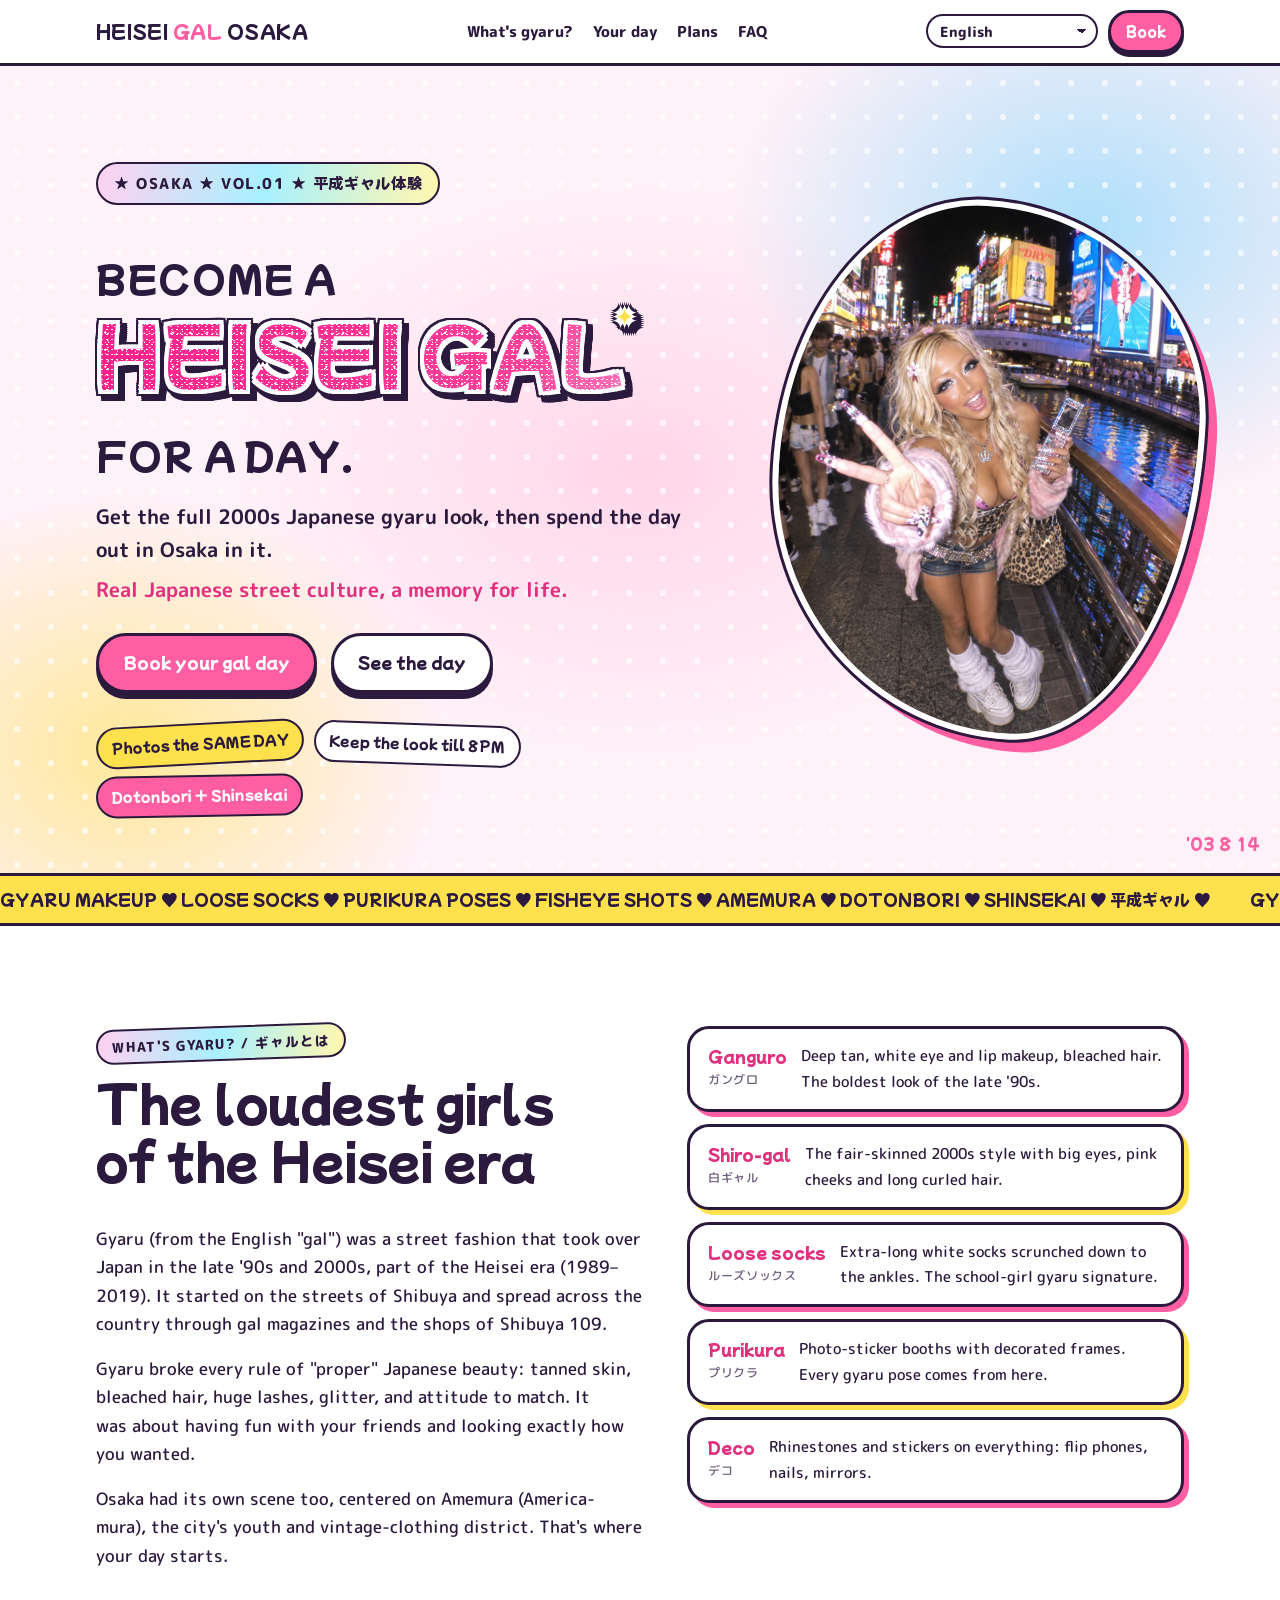
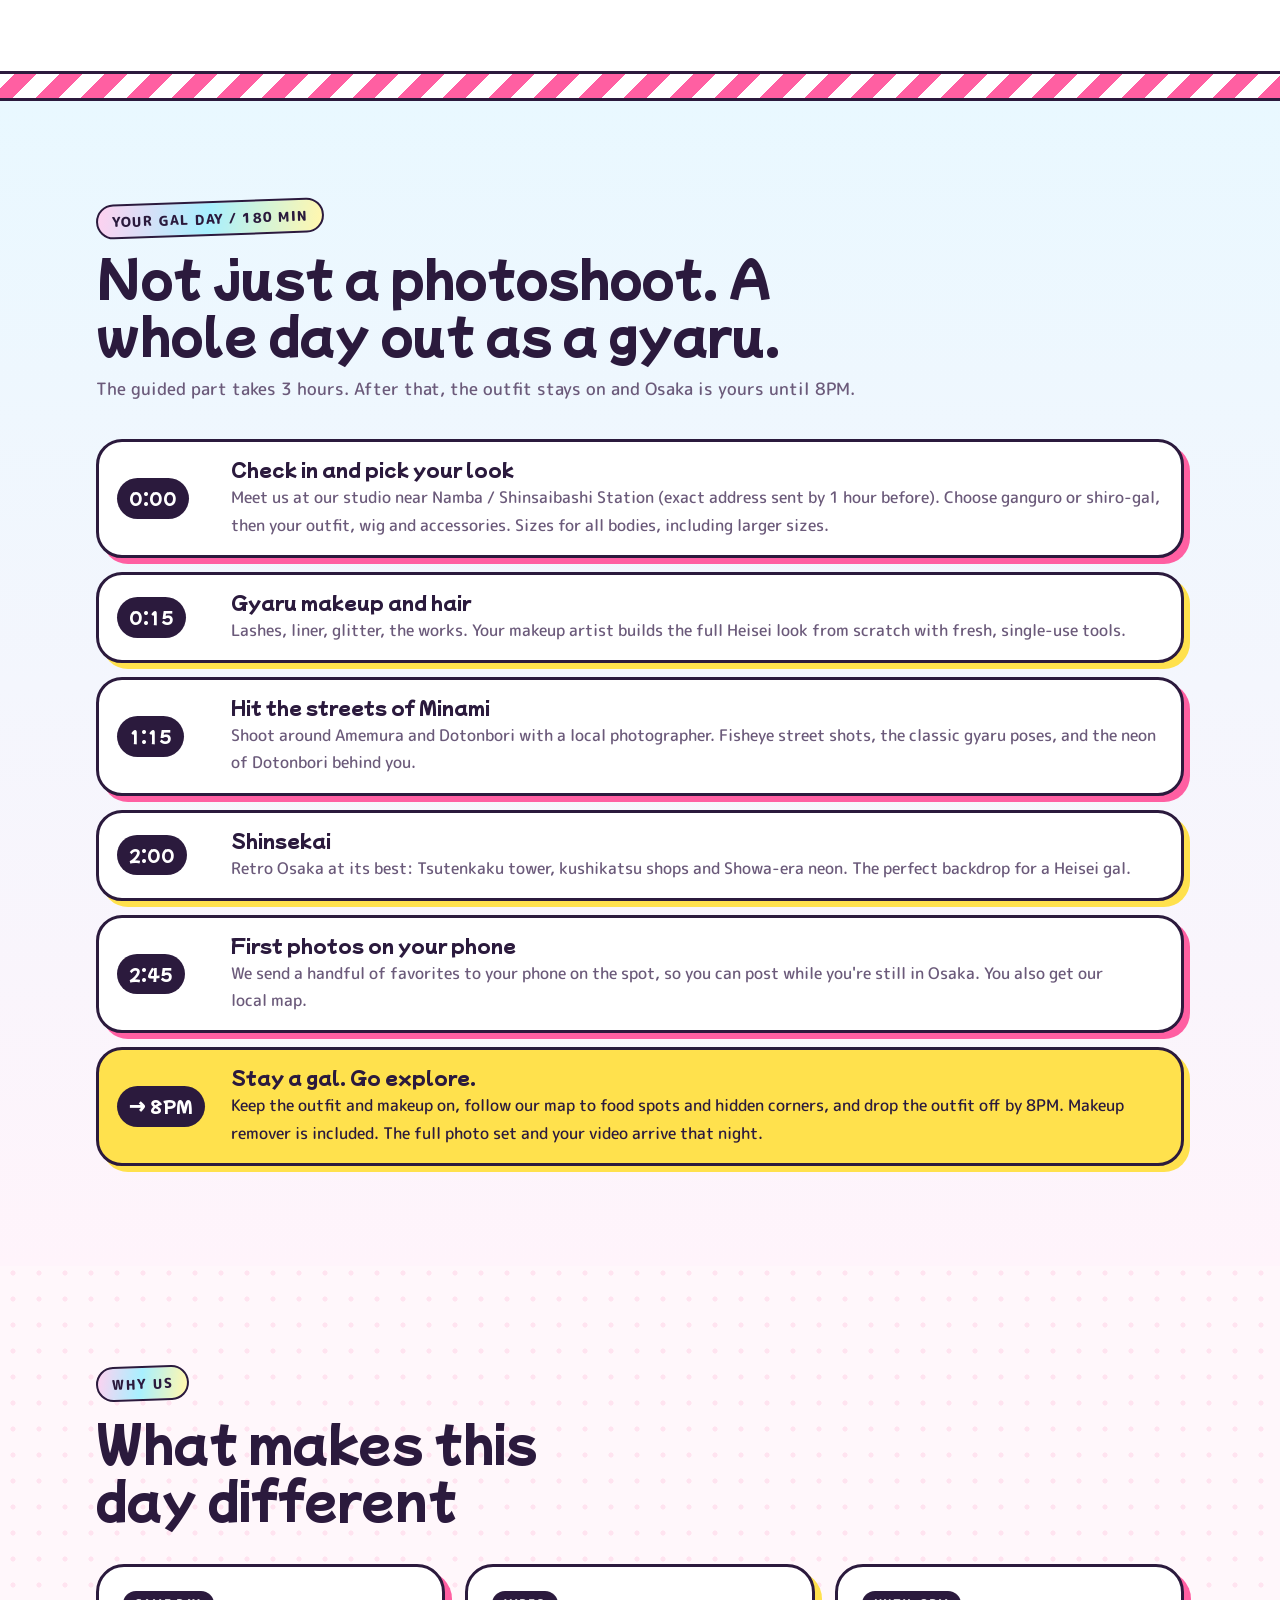
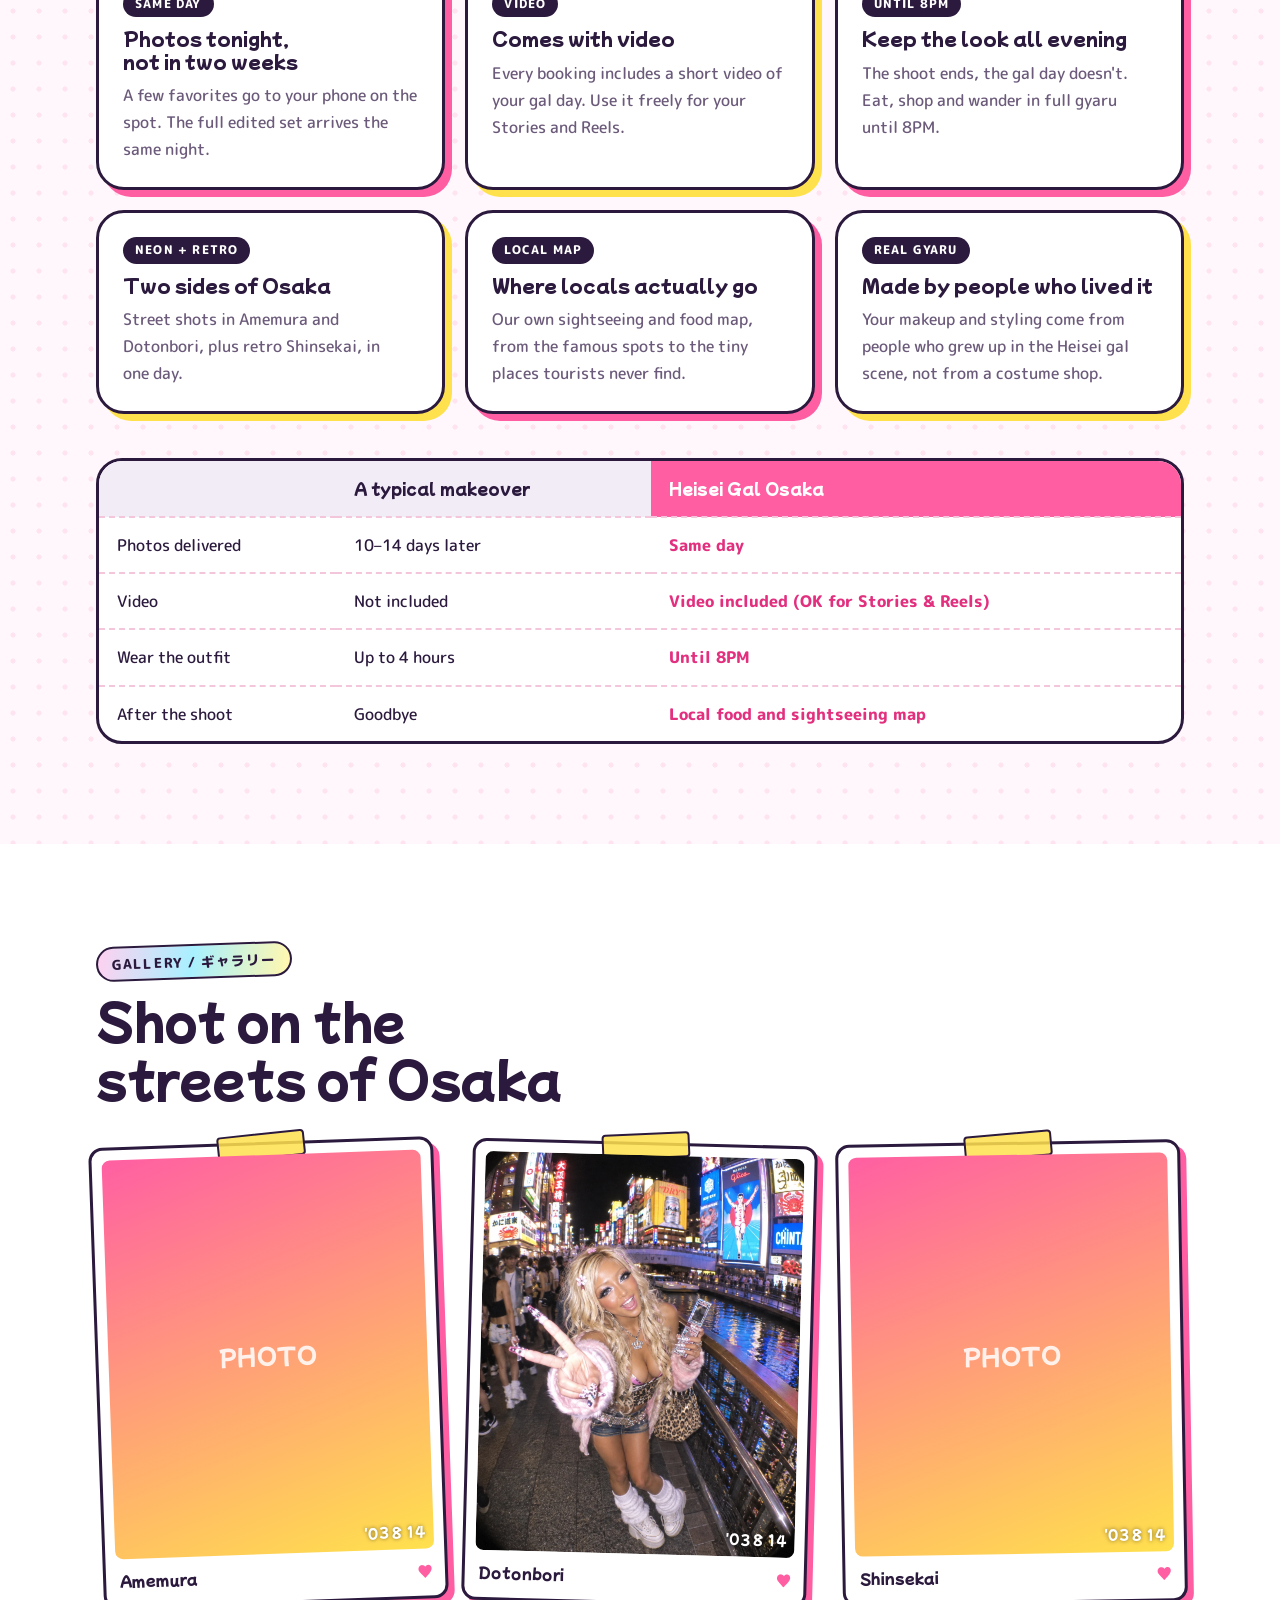
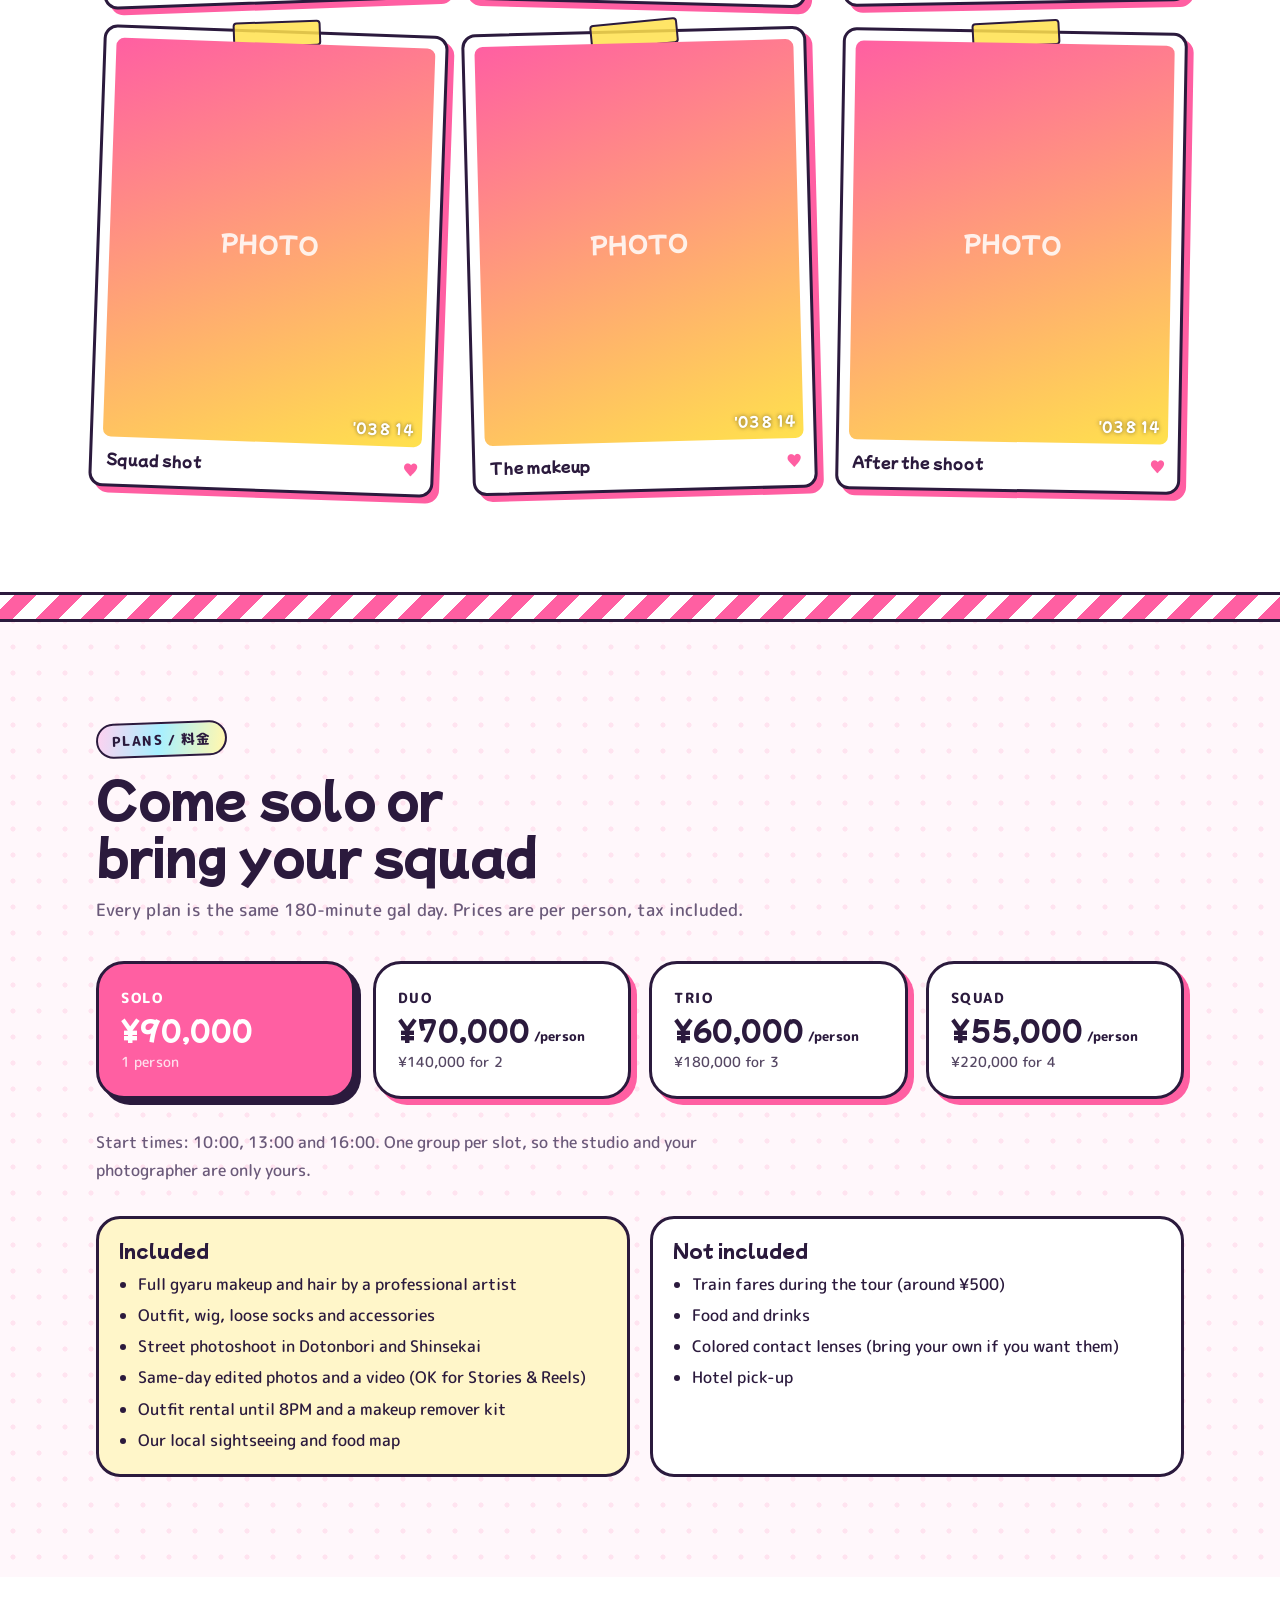
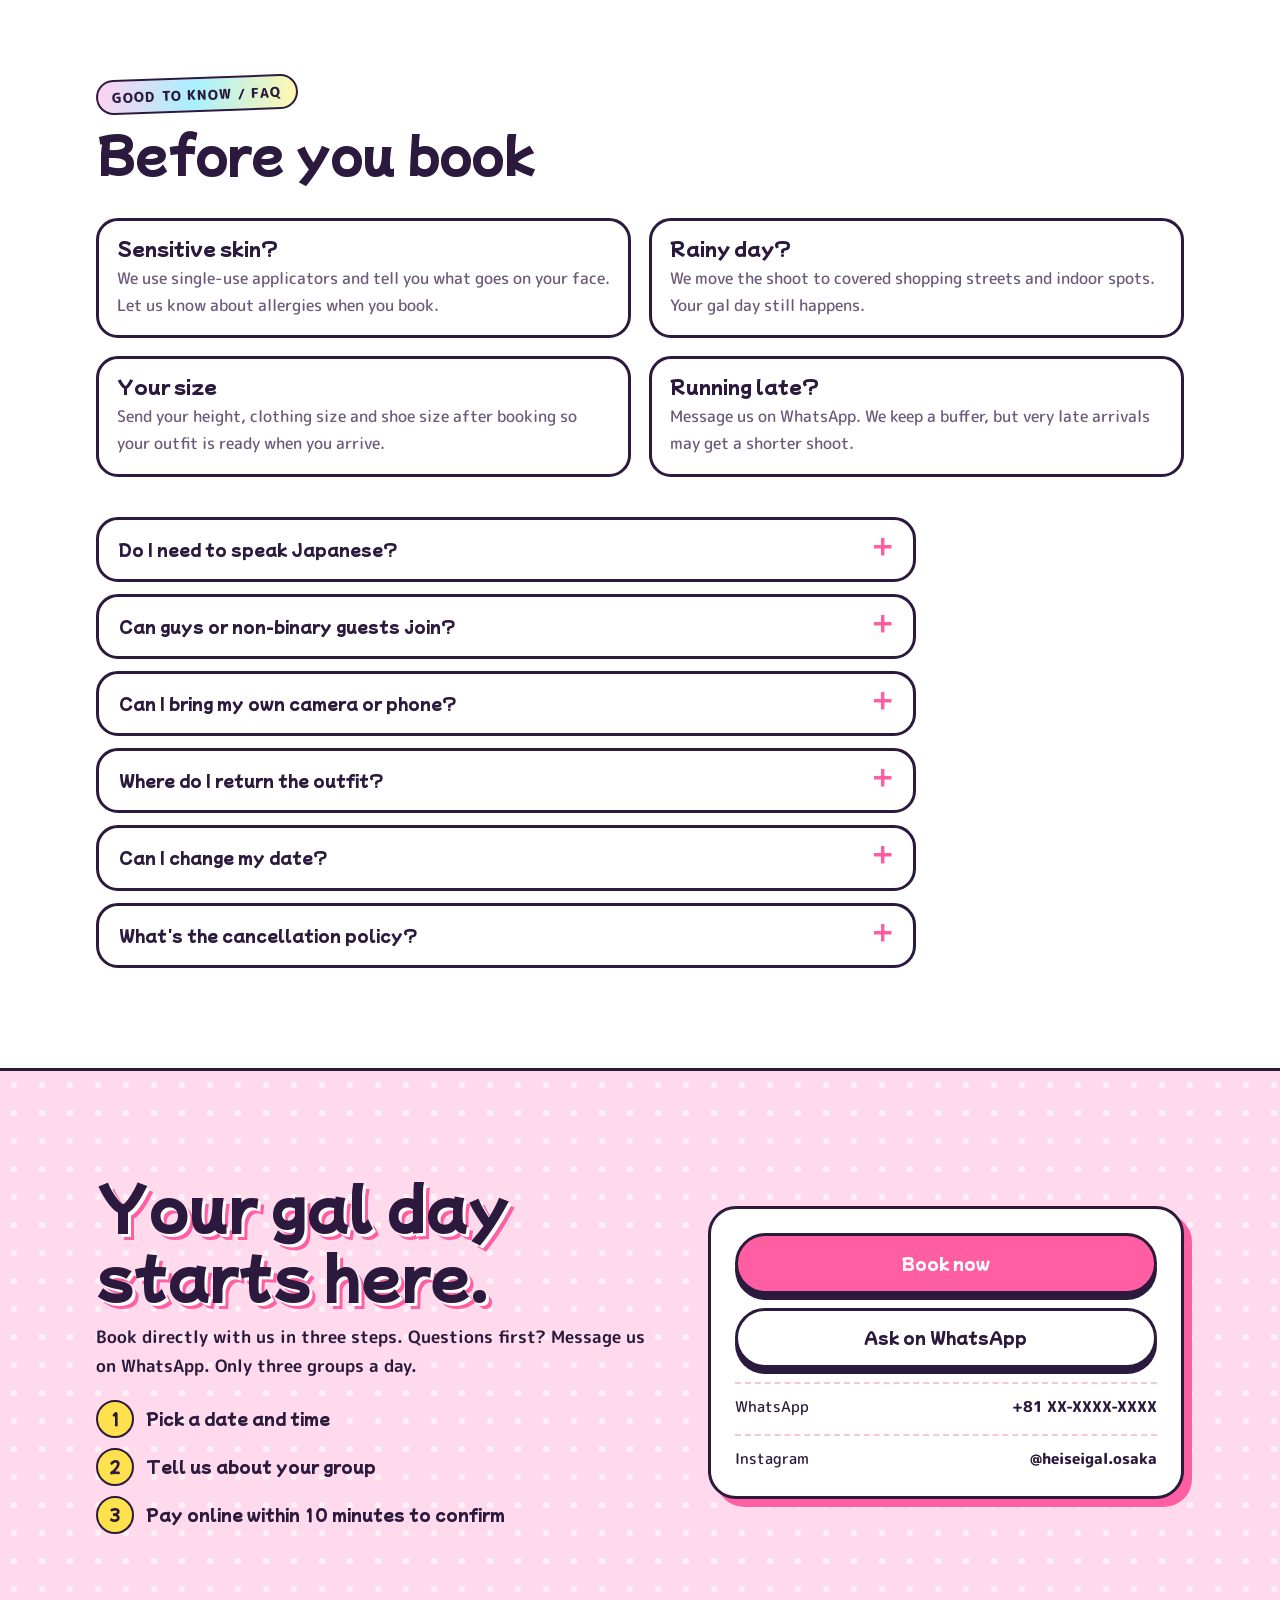
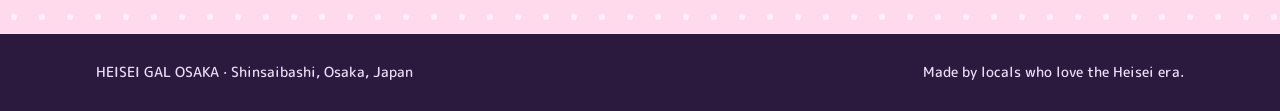
==== commit 98ba76ab: "Pop hero: single clean star Co-Authored-By: Claude Opus 5.5 <noreply@anthropic.com>" ====
--- a/pop/index.html
+++ b/pop/index.html
@@ -325,6 +325,9 @@
   :lang(ko) .hero h1 .gal{font-size:min(1.2em,11vw)}
 }
 @media (prefers-reduced-motion:reduce){.hero h1 .gal{animation:none}}
+
+.hero h1 .gal::before{content:none}
+.hero h1 .gal::after{font-size:.3em;right:-.5em;top:-.2em;-webkit-text-stroke:0}
 </style>
 
 <nav class="nav" aria-label="Main">
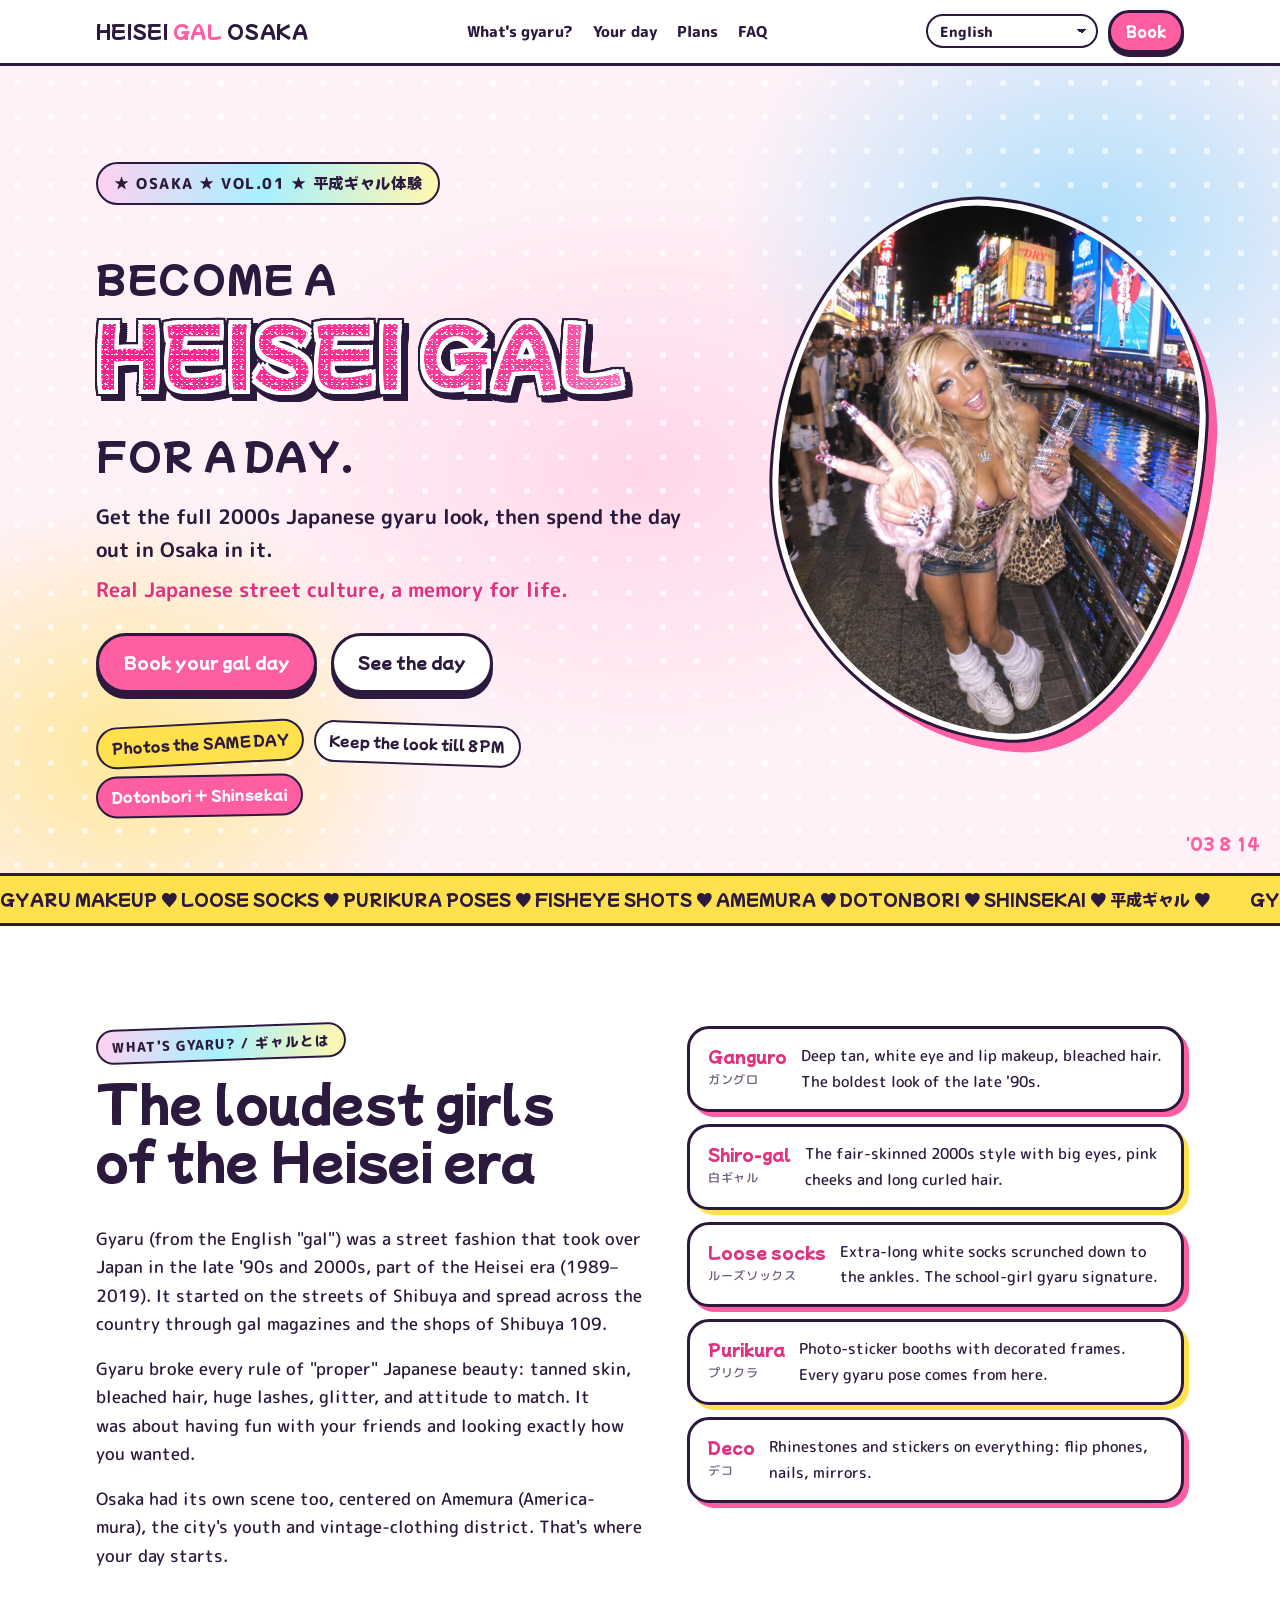
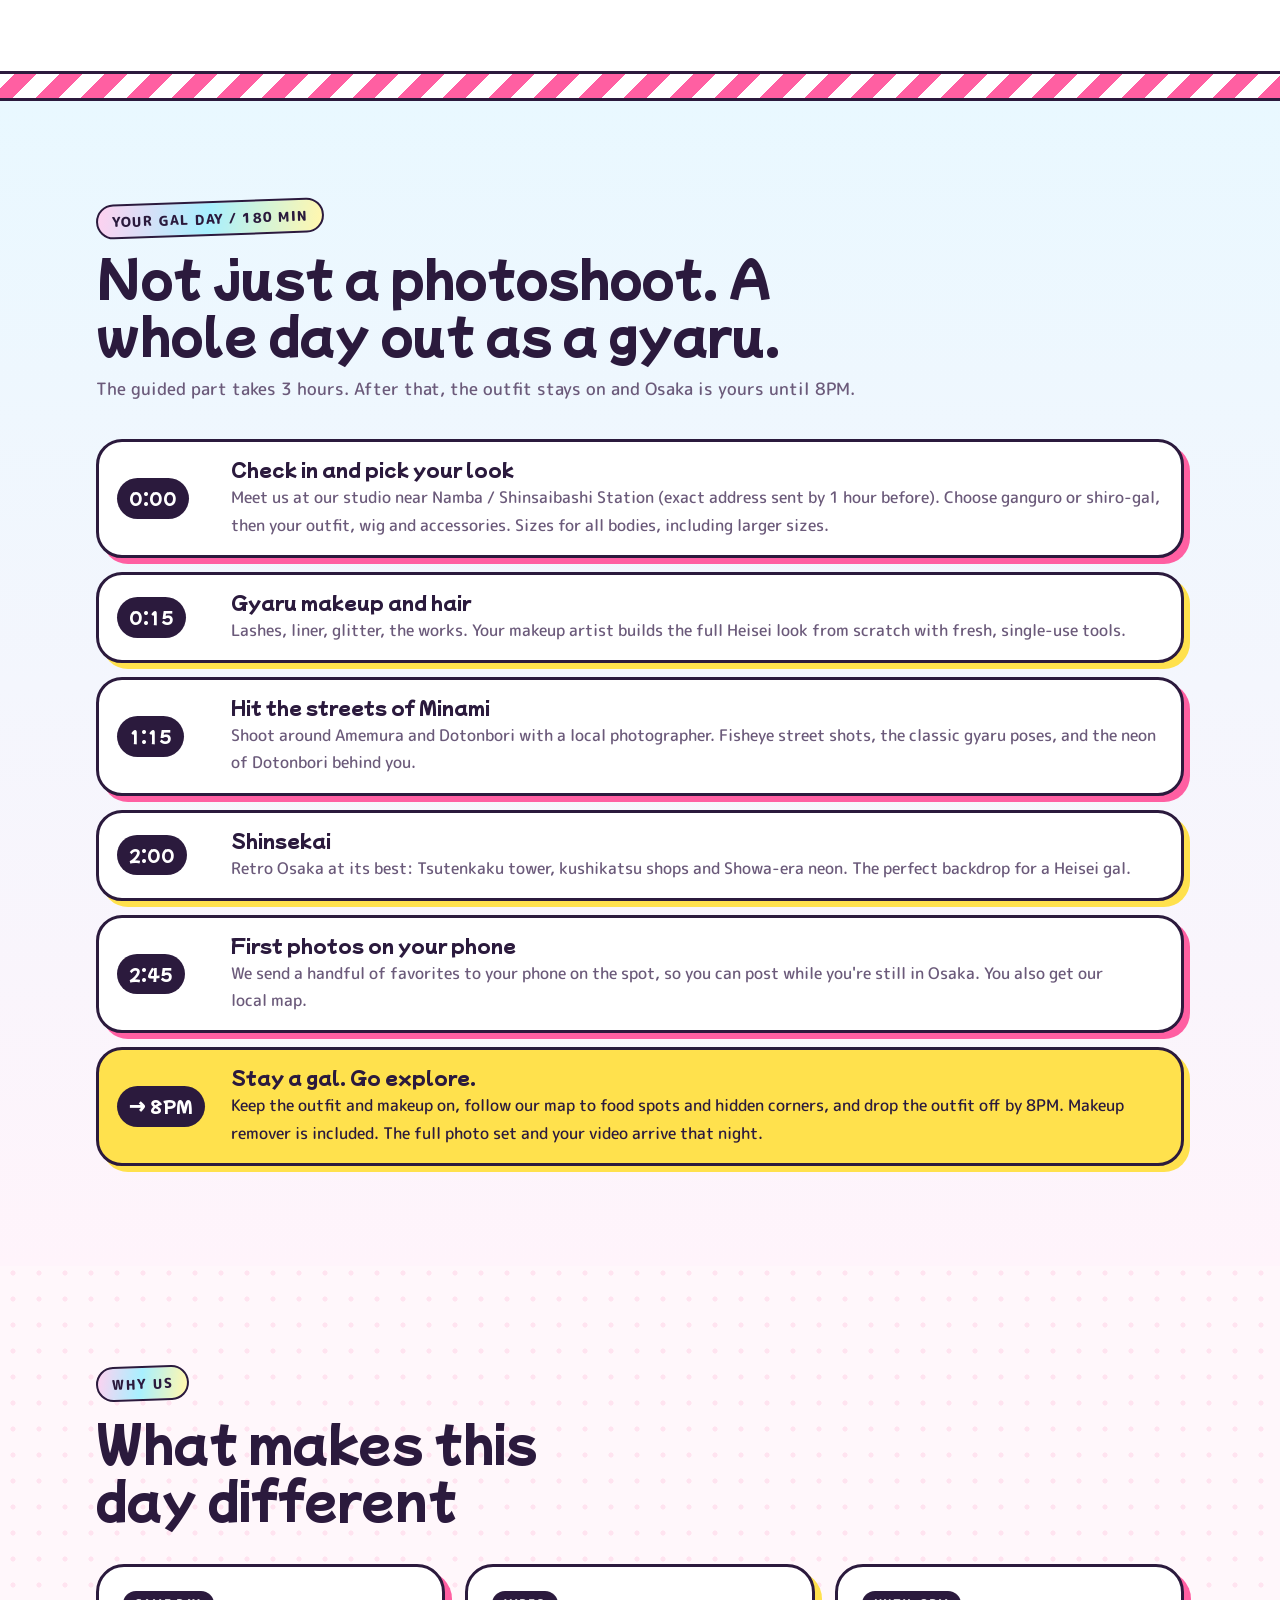
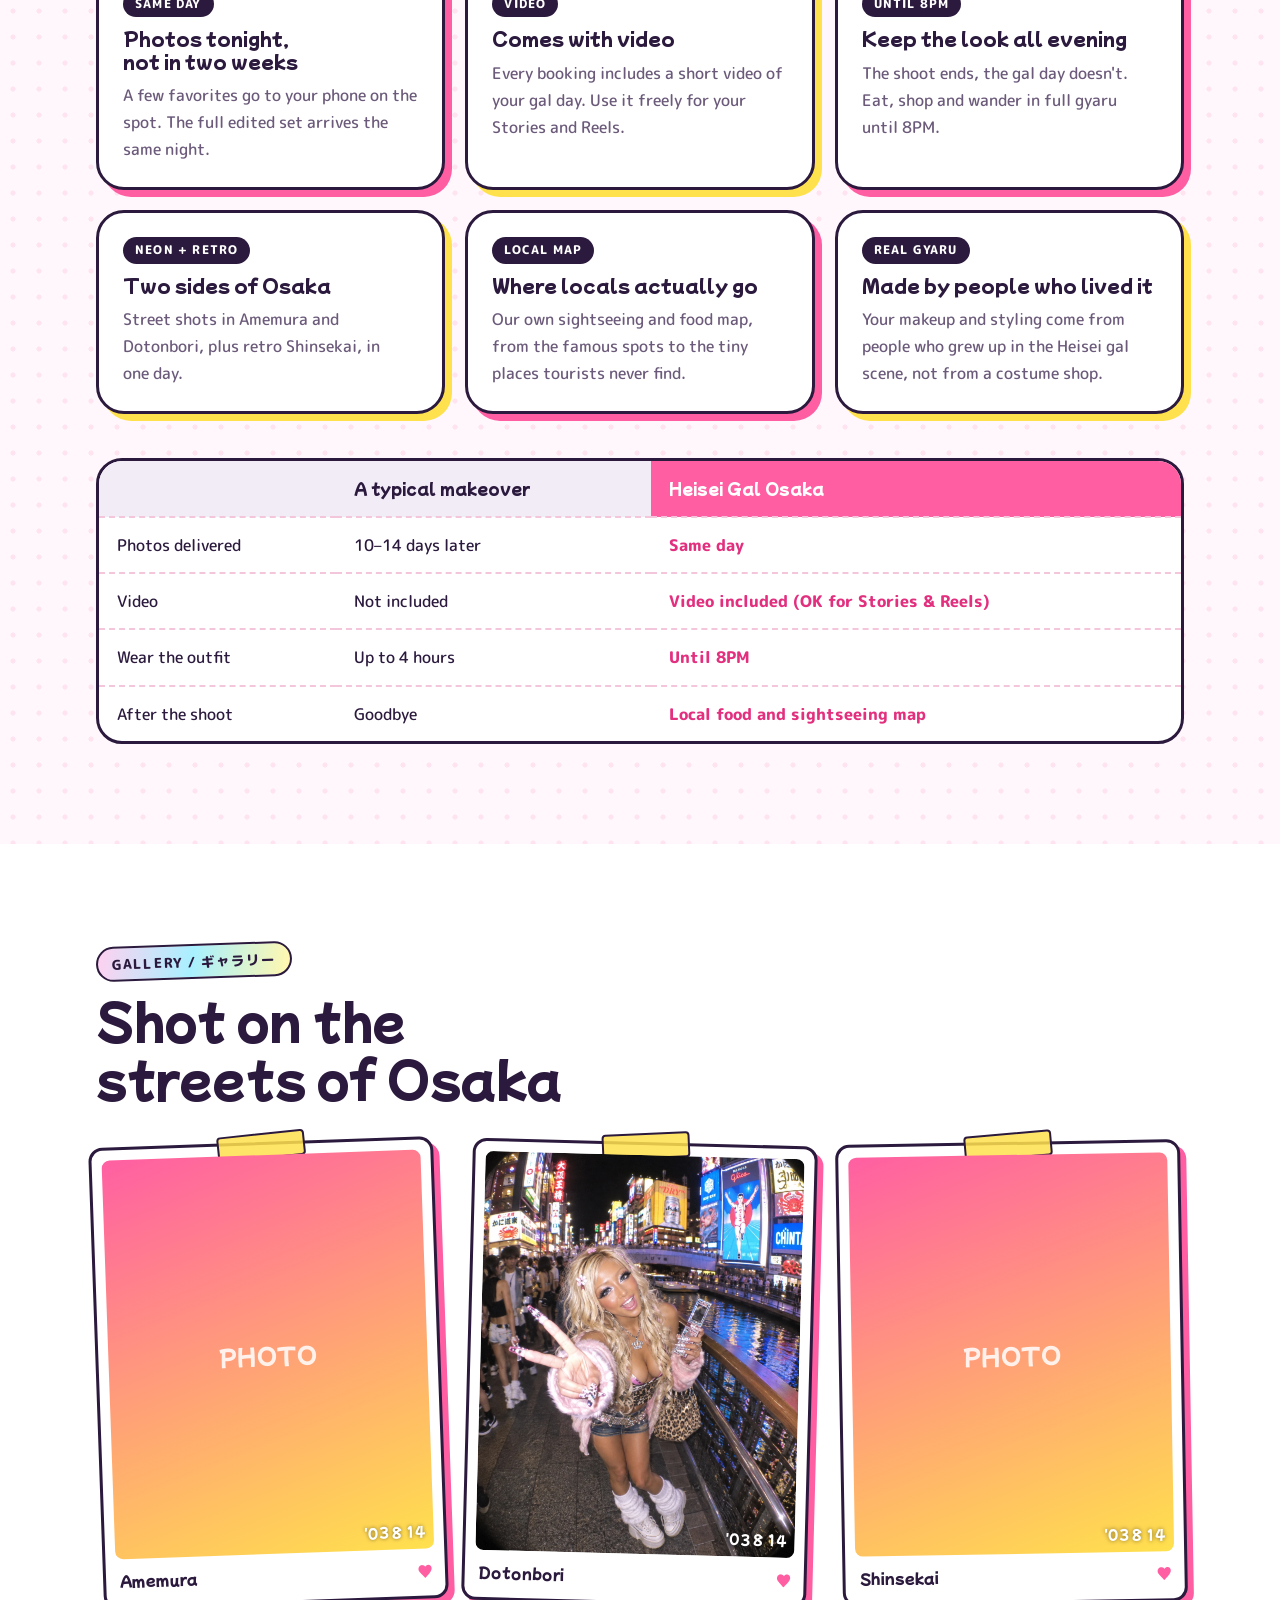
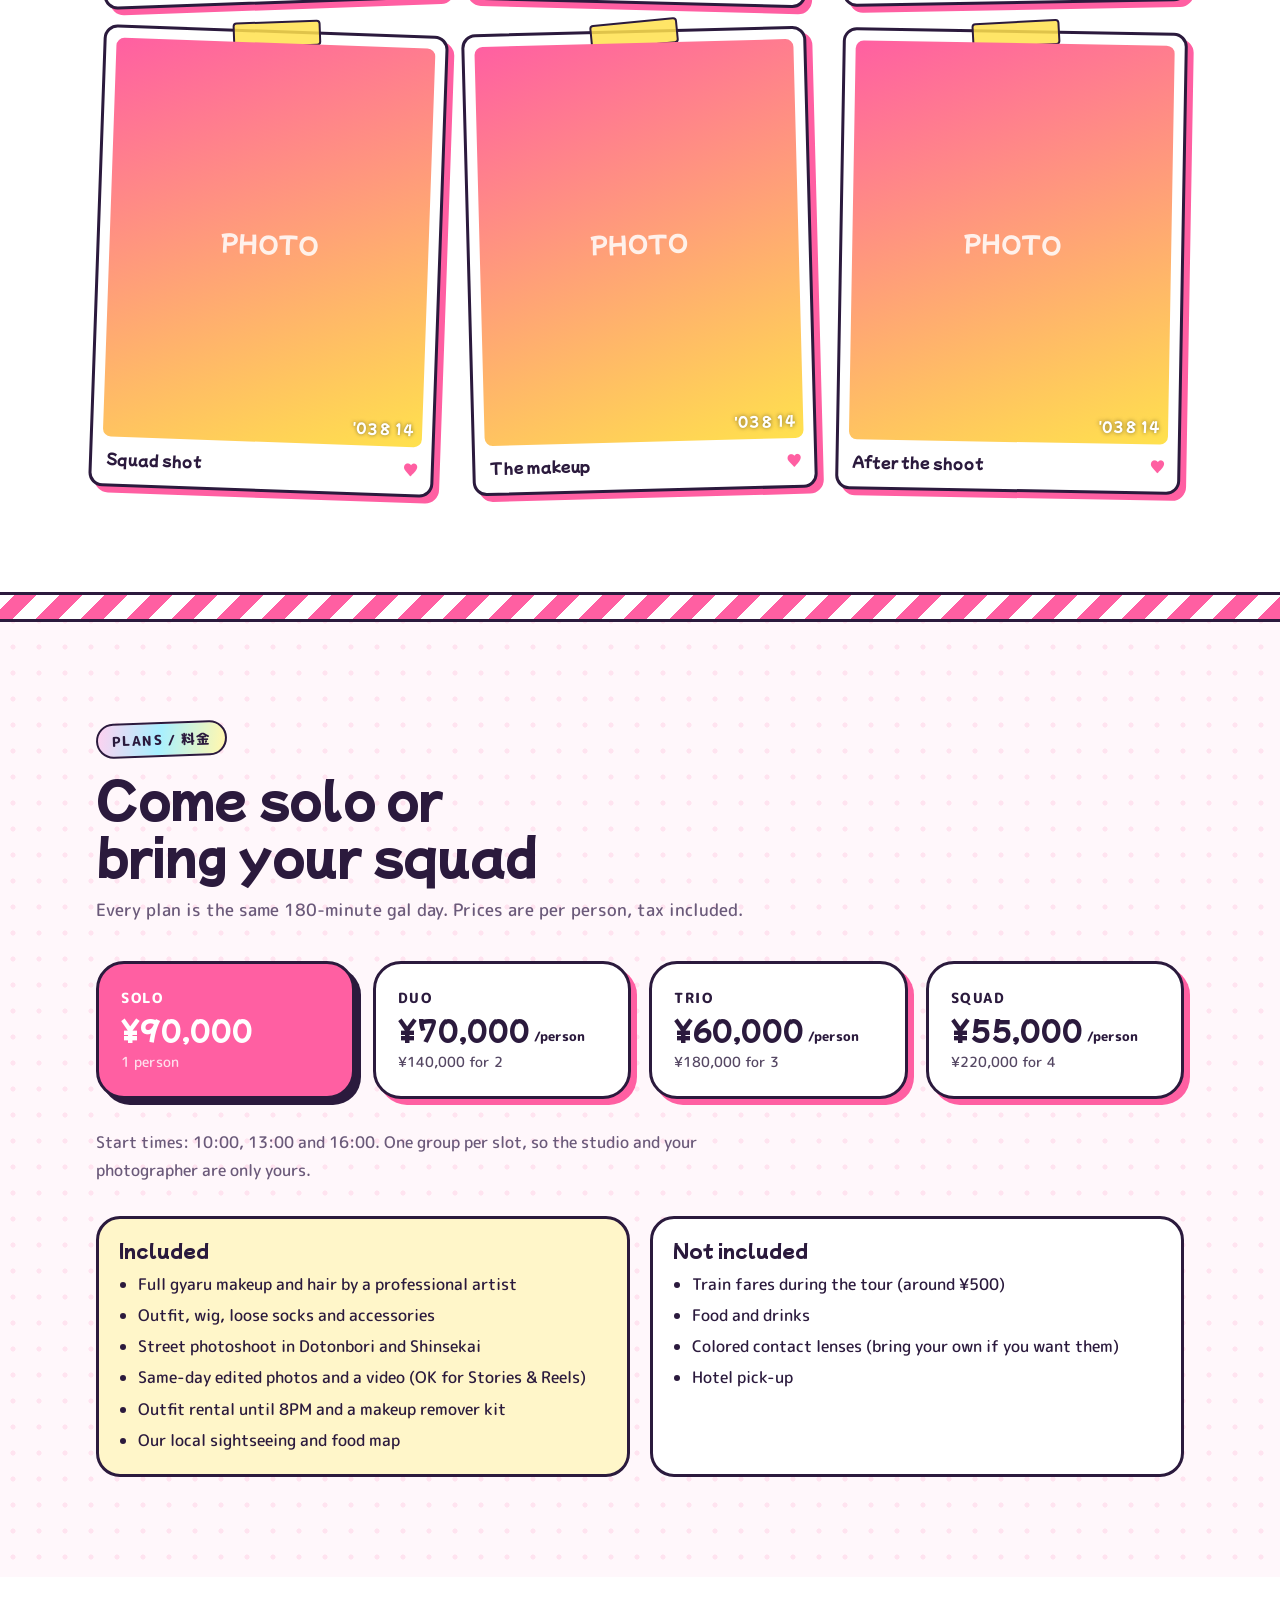
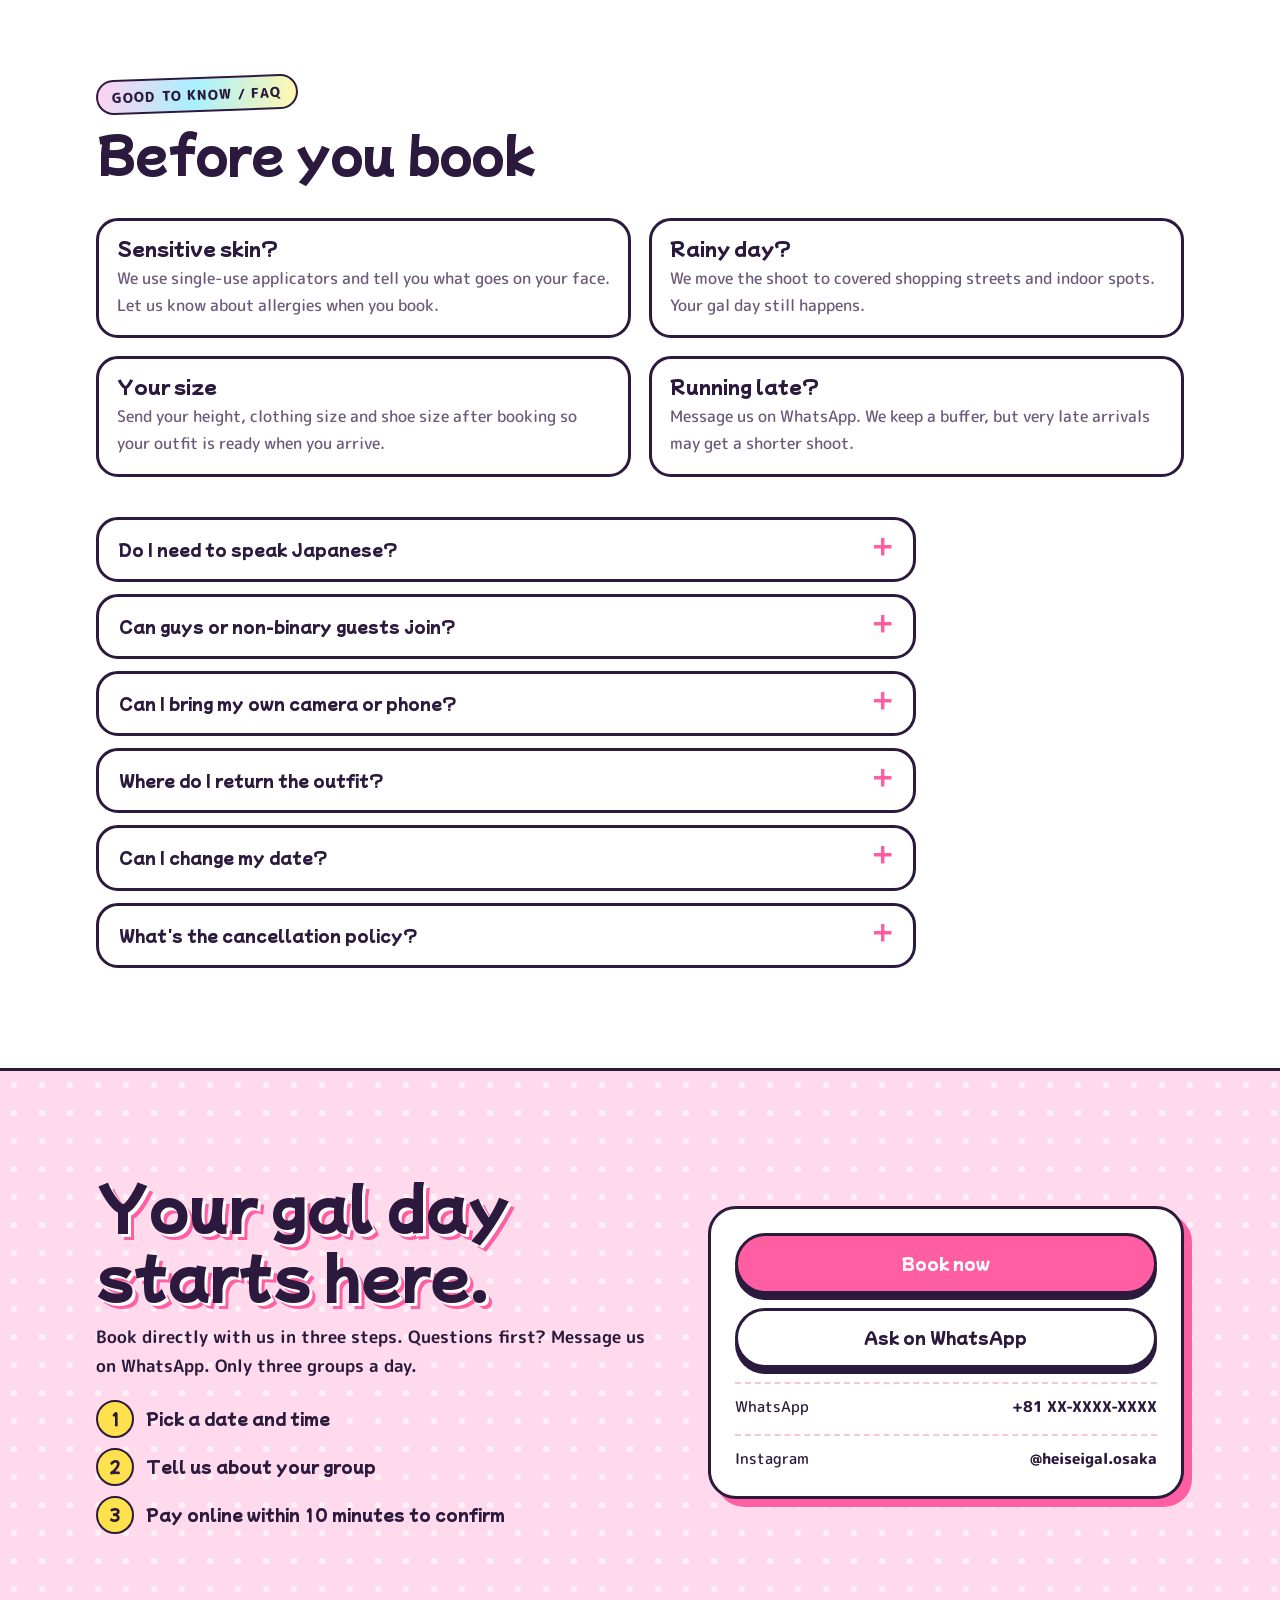
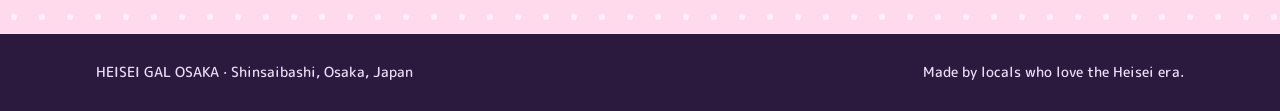
==== commit 203b8846: "Pop hero: drop blurred star Co-Authored-By: Claude Opus 5.5 <noreply@anthropic.com>" ====
--- a/pop/index.html
+++ b/pop/index.html
@@ -328,6 +328,8 @@
 
 .hero h1 .gal::before{content:none}
 .hero h1 .gal::after{font-size:.3em;right:-.5em;top:-.2em;-webkit-text-stroke:0}
+
+.hero h1 .gal::after{content:none}
 </style>
 
 <nav class="nav" aria-label="Main">
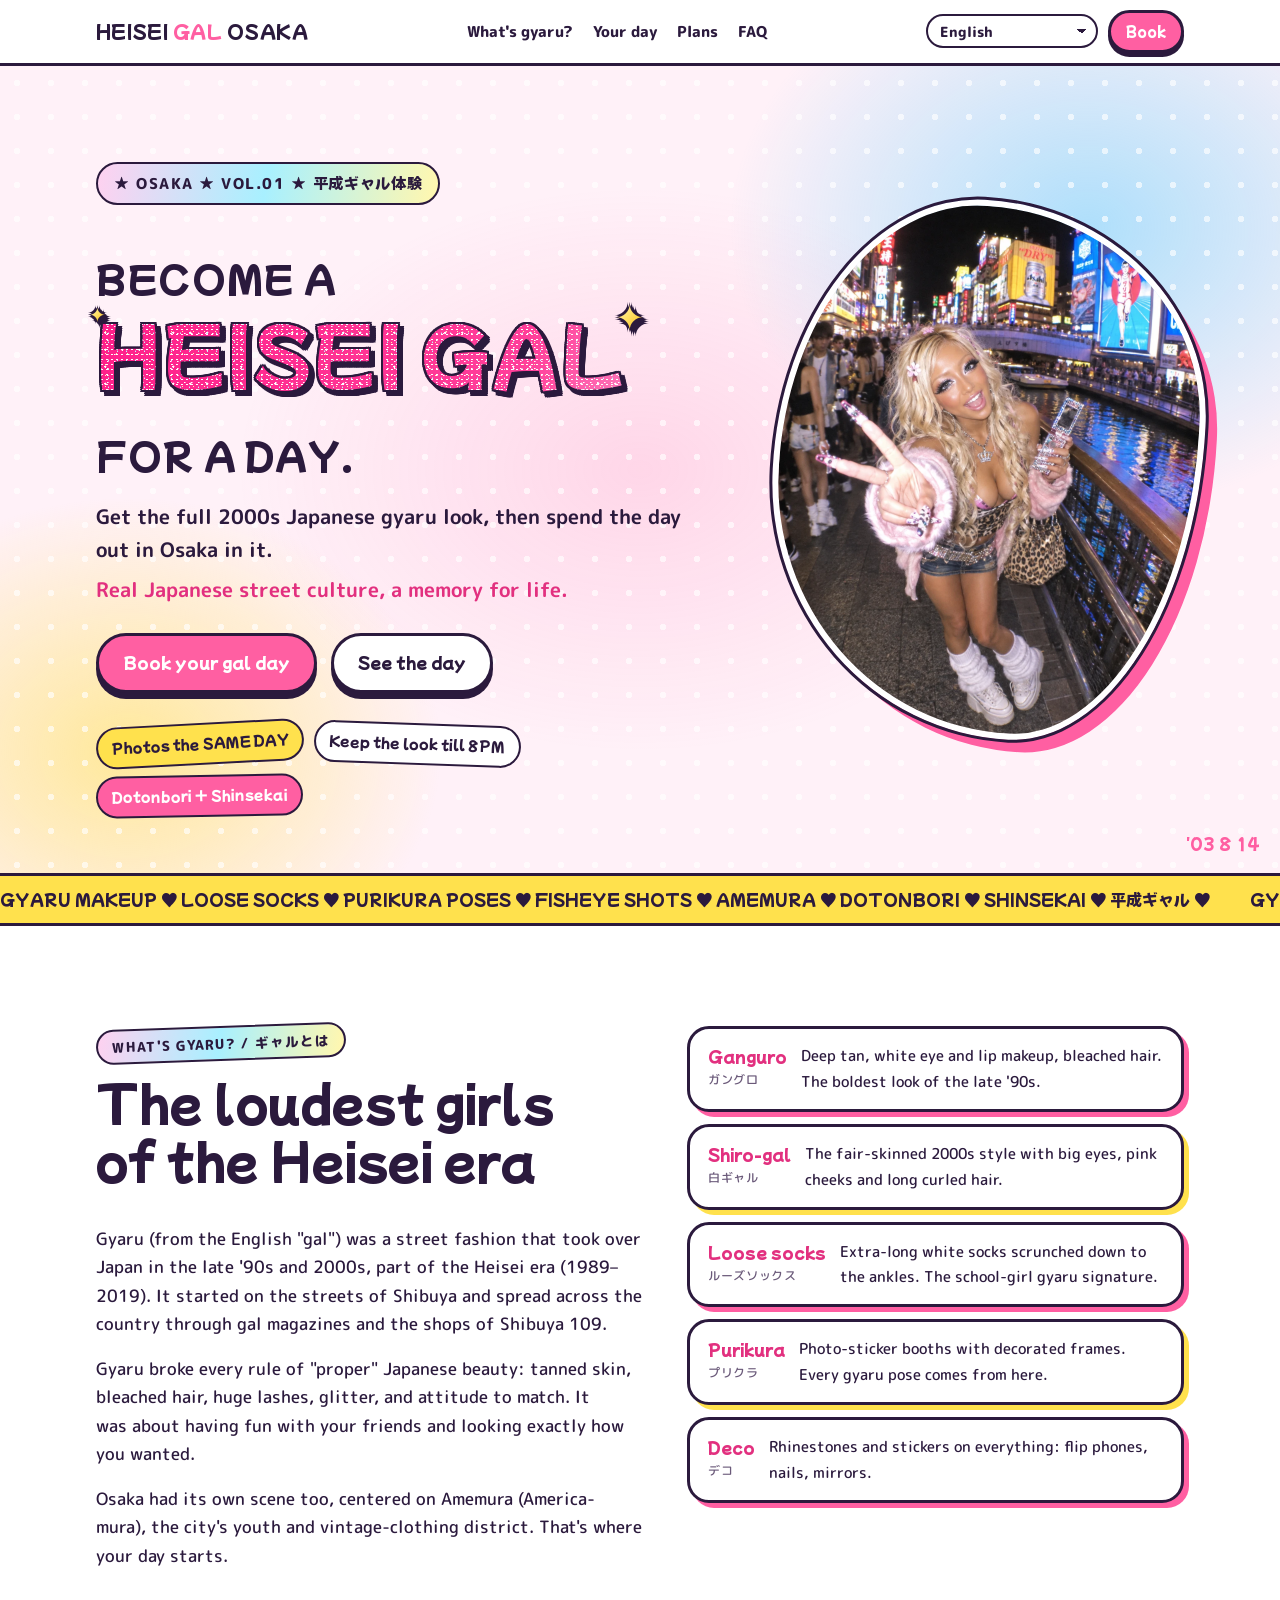
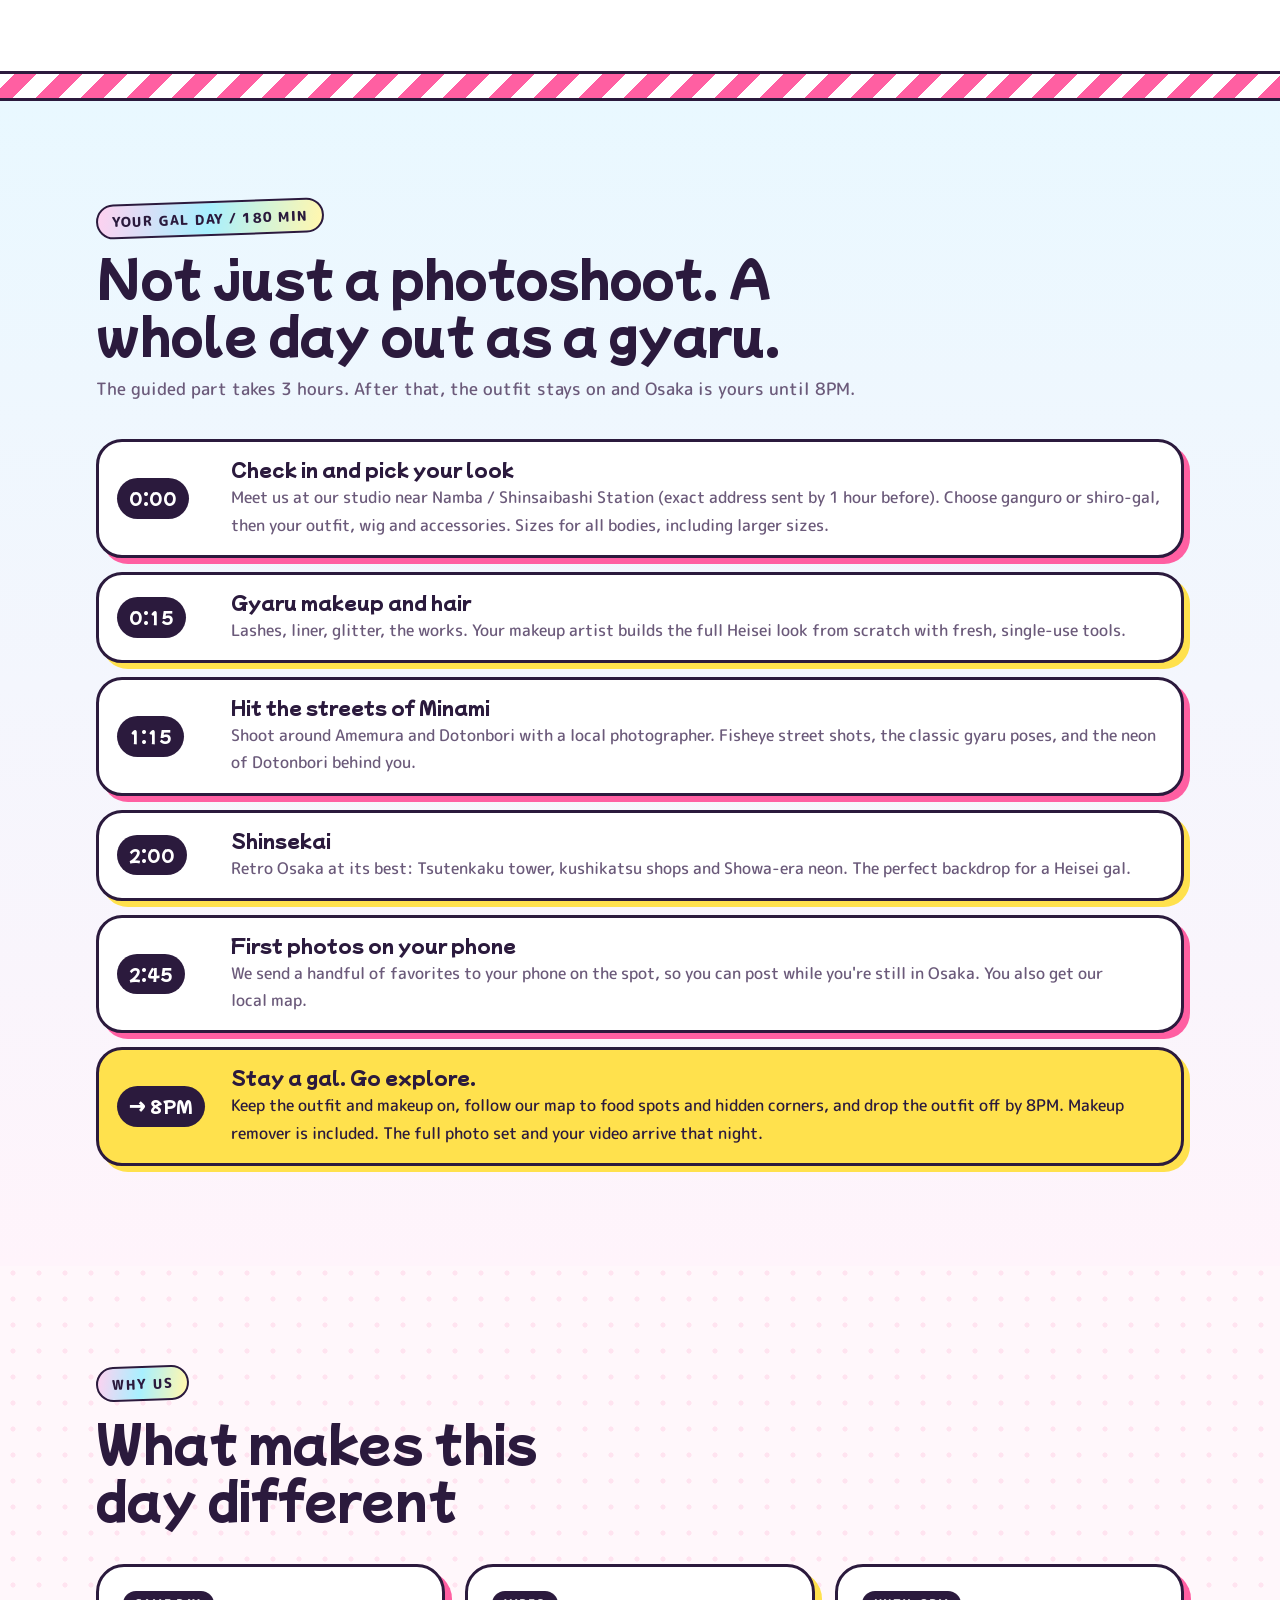
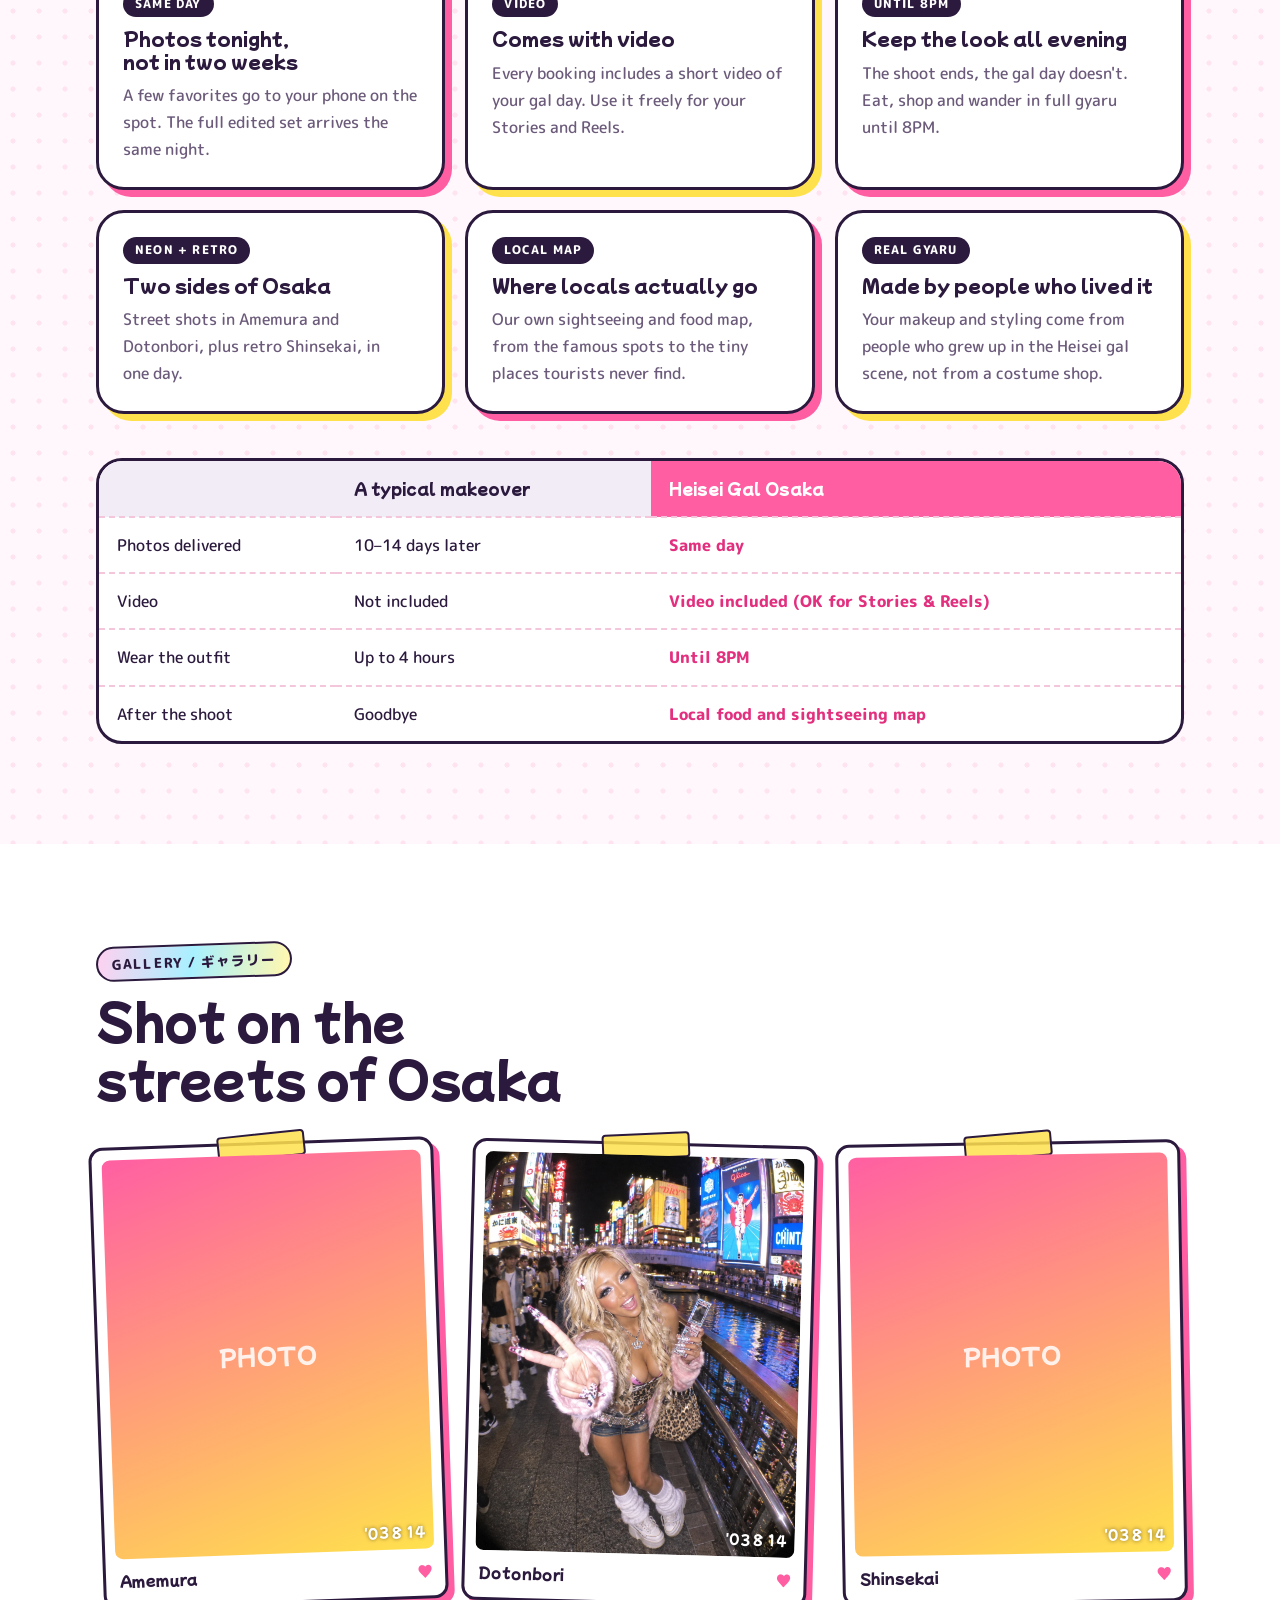
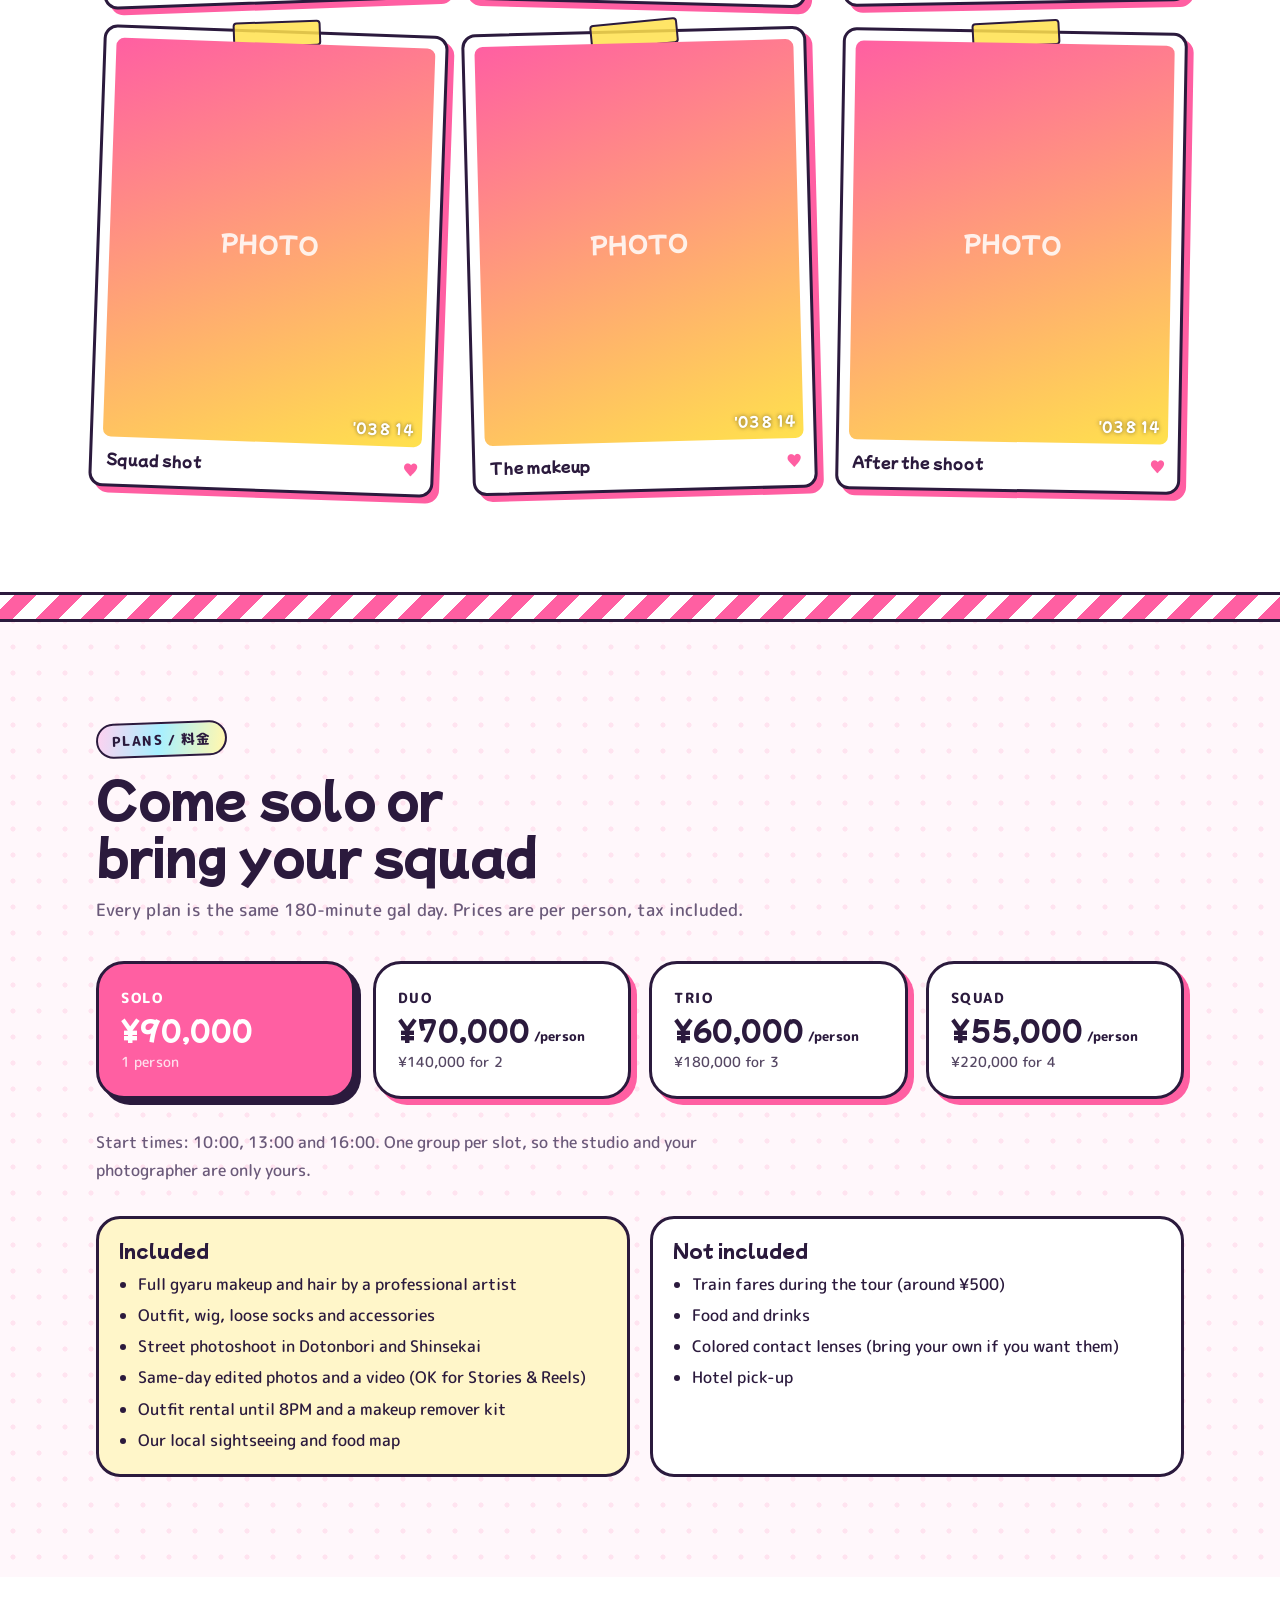
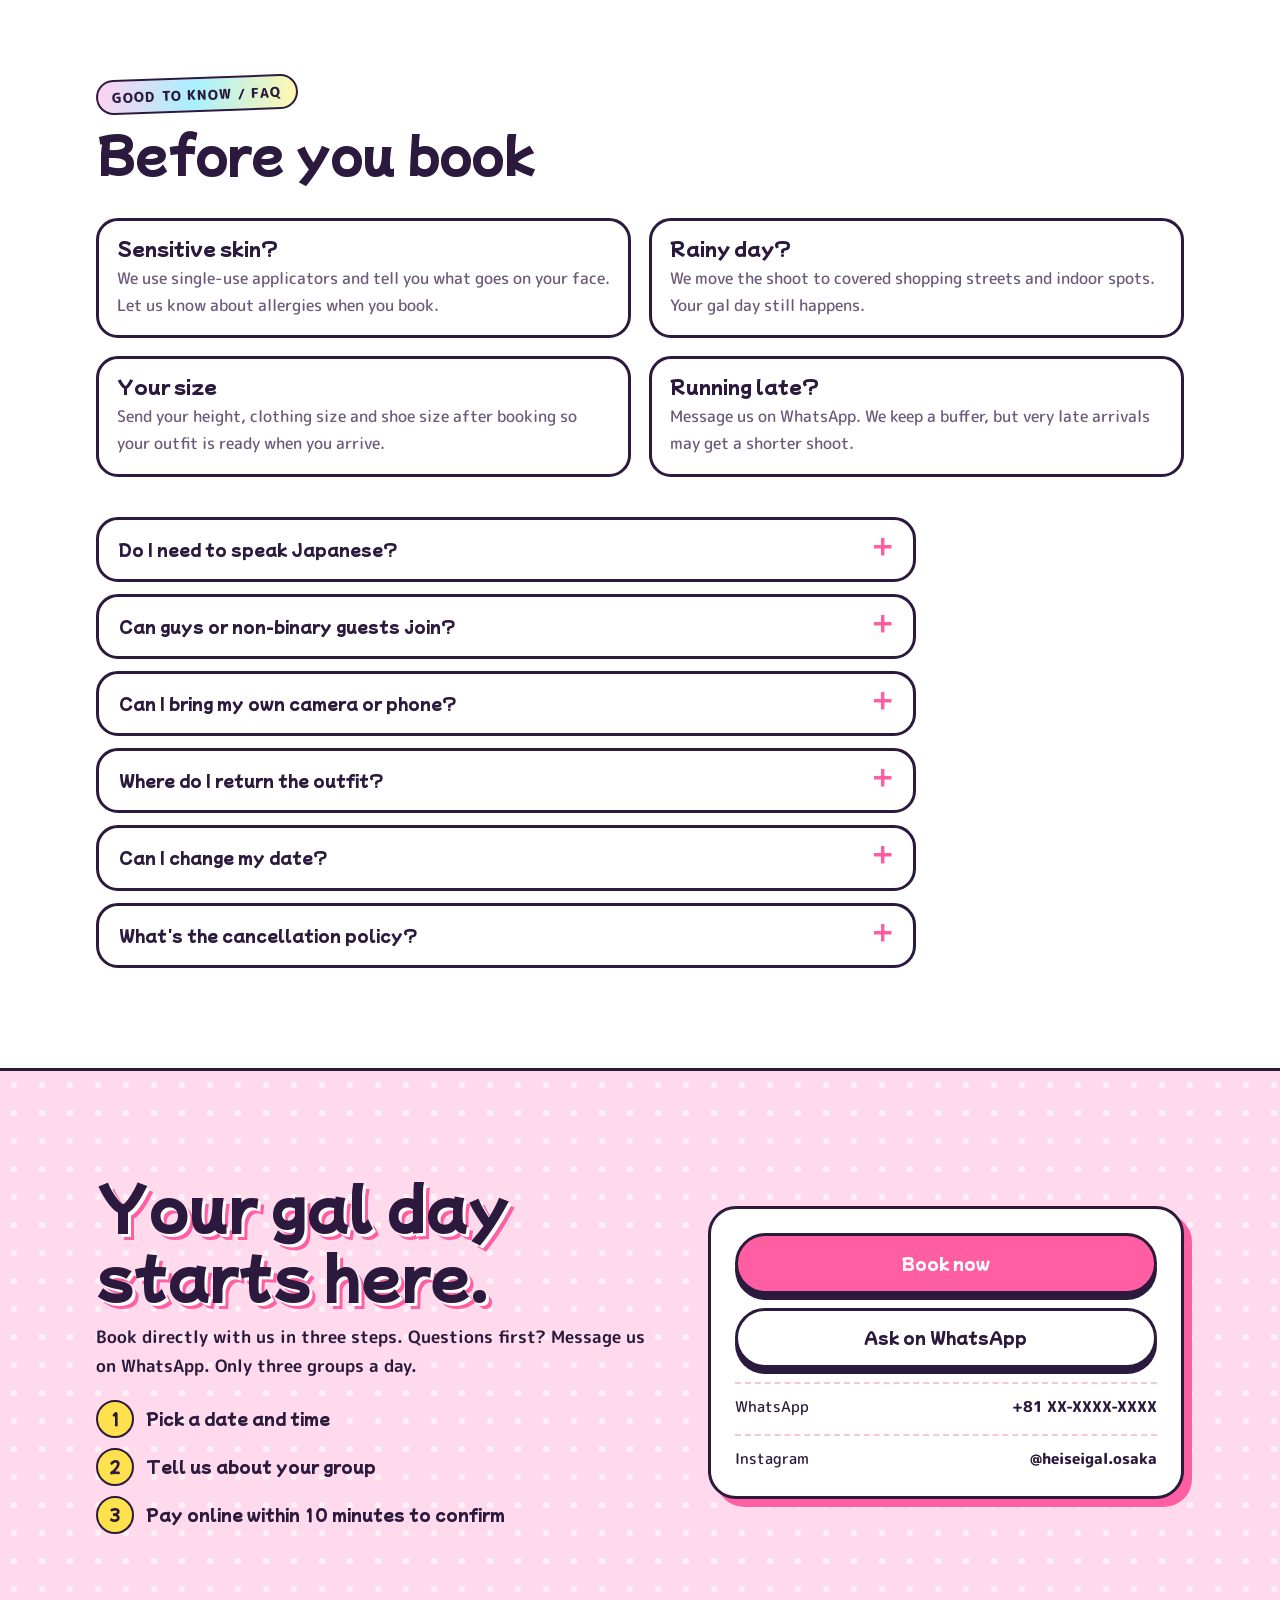
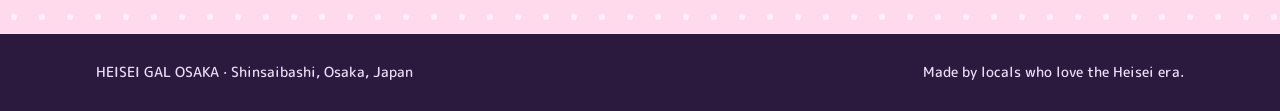
==== commit b8ab35cb: "Pop hero: no white outline, shining gold stars Co-Authored-By: Claude Opus 5.5 <noreply@anthropic.co" ====
--- a/pop/index.html
+++ b/pop/index.html
@@ -330,6 +330,20 @@
 .hero h1 .gal::after{font-size:.3em;right:-.5em;top:-.2em;-webkit-text-stroke:0}
 
 .hero h1 .gal::after{content:none}
+
+.hero h1 .gal.inl{margin-right:.18em;margin-bottom:.12em}
+@media (max-width:600px){.hero h1 .gal.inl{display:block;width:max-content;margin-right:0}}
+
+/* v4: no white outline, crisp dark sticker edge; gold shining stars beside the words */
+.hero h1 .gal{filter:drop-shadow(2px 0 0 var(--ink)) drop-shadow(-2px 0 0 var(--ink)) drop-shadow(0 2px 0 var(--ink)) drop-shadow(0 -2px 0 var(--ink)) drop-shadow(4px 4px 0 var(--ink))}
+.hero h1 .gal::before,.hero h1 .gal::after{content:"✦";position:absolute;line-height:1;pointer-events:none;-webkit-text-stroke:0;
+  background:linear-gradient(135deg,#fffbe0 0%,#ffe066 22%,#f5b301 45%,#fff6c2 60%,#e3a000 80%,#fff3b0 100%);background-size:220% 220%;
+  -webkit-background-clip:text;background-clip:text;color:transparent;-webkit-text-fill-color:transparent;
+  animation:twinkle 1.8s ease-in-out infinite,goldshine 2.2s linear infinite}
+.hero h1 .gal::after{right:-.62em;top:-.28em;font-size:.46em}
+.hero h1 .gal::before{left:-.38em;top:-.18em;font-size:.26em;animation-delay:.9s,0s}
+@keyframes goldshine{to{background-position:220% 220%}}
+@media (prefers-reduced-motion:reduce){.hero h1 .gal::before,.hero h1 .gal::after{animation:none}}
 </style>
 
 <nav class="nav" aria-label="Main">
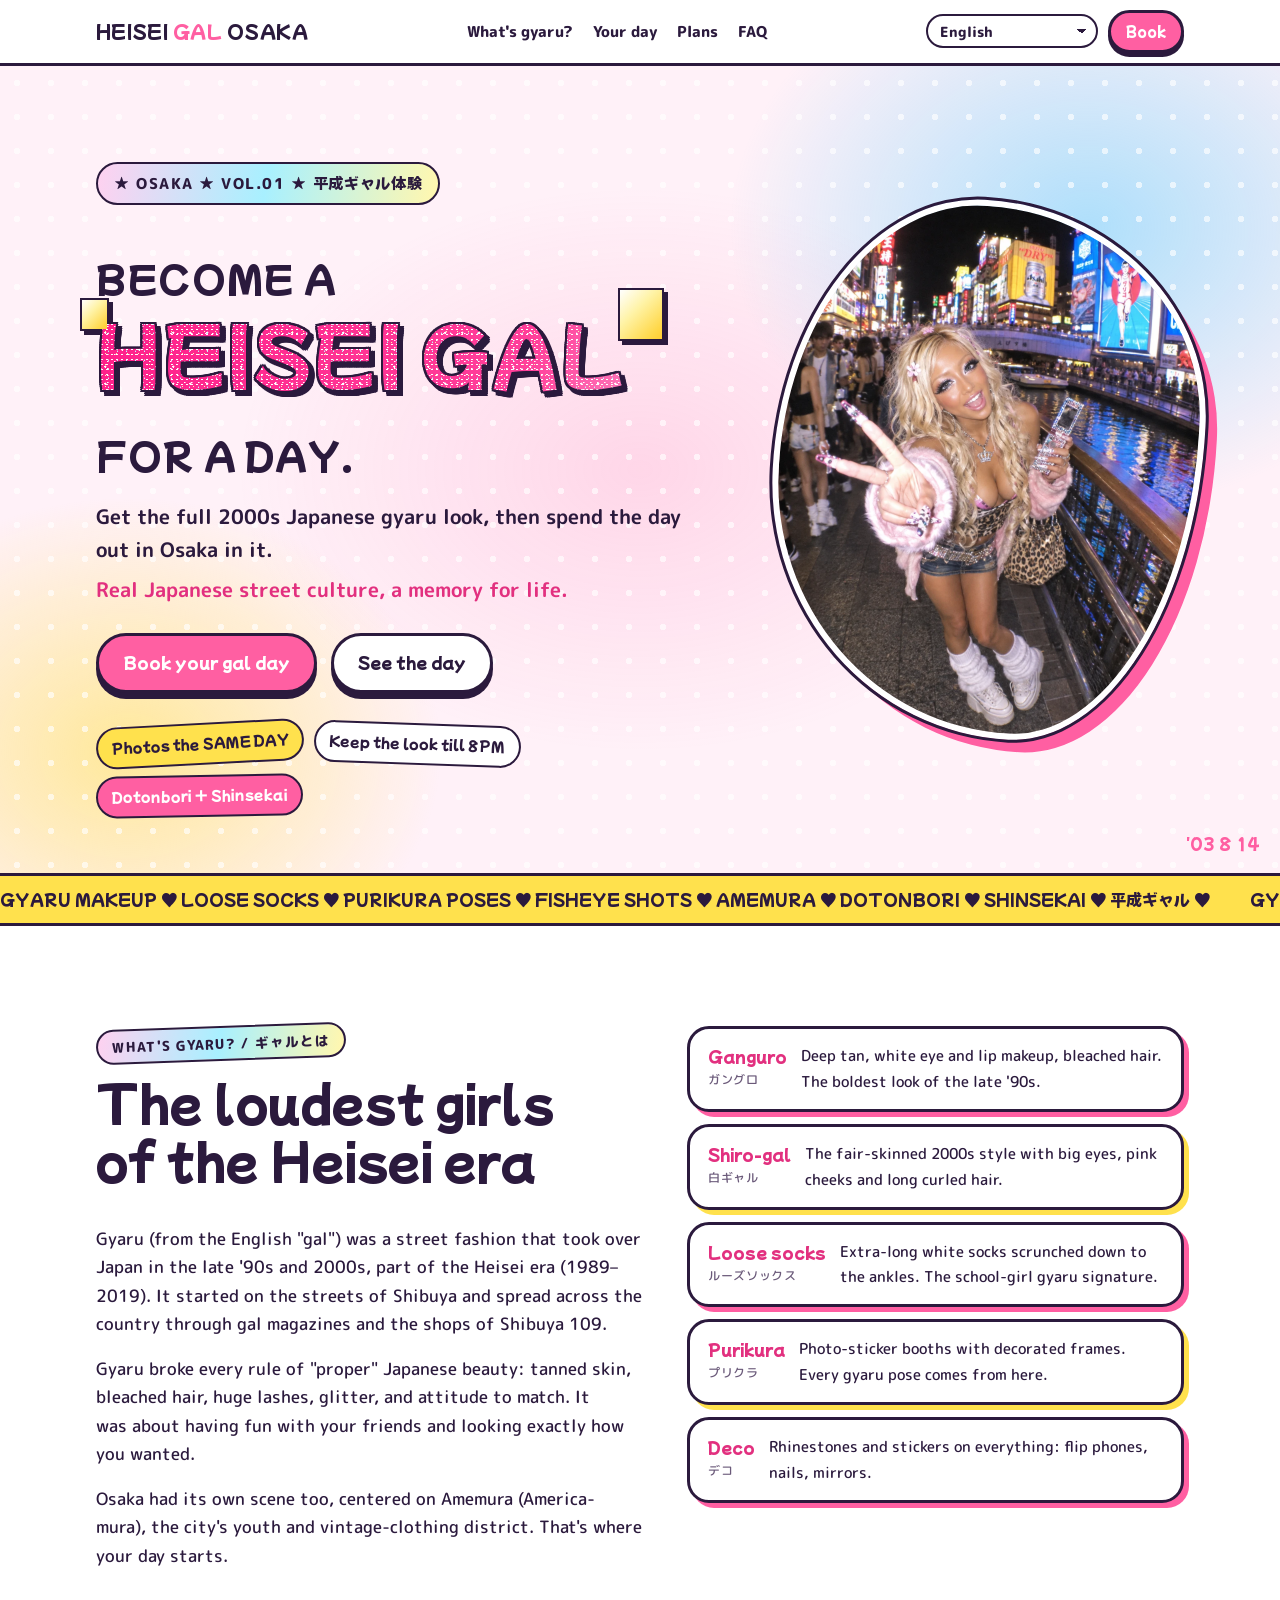
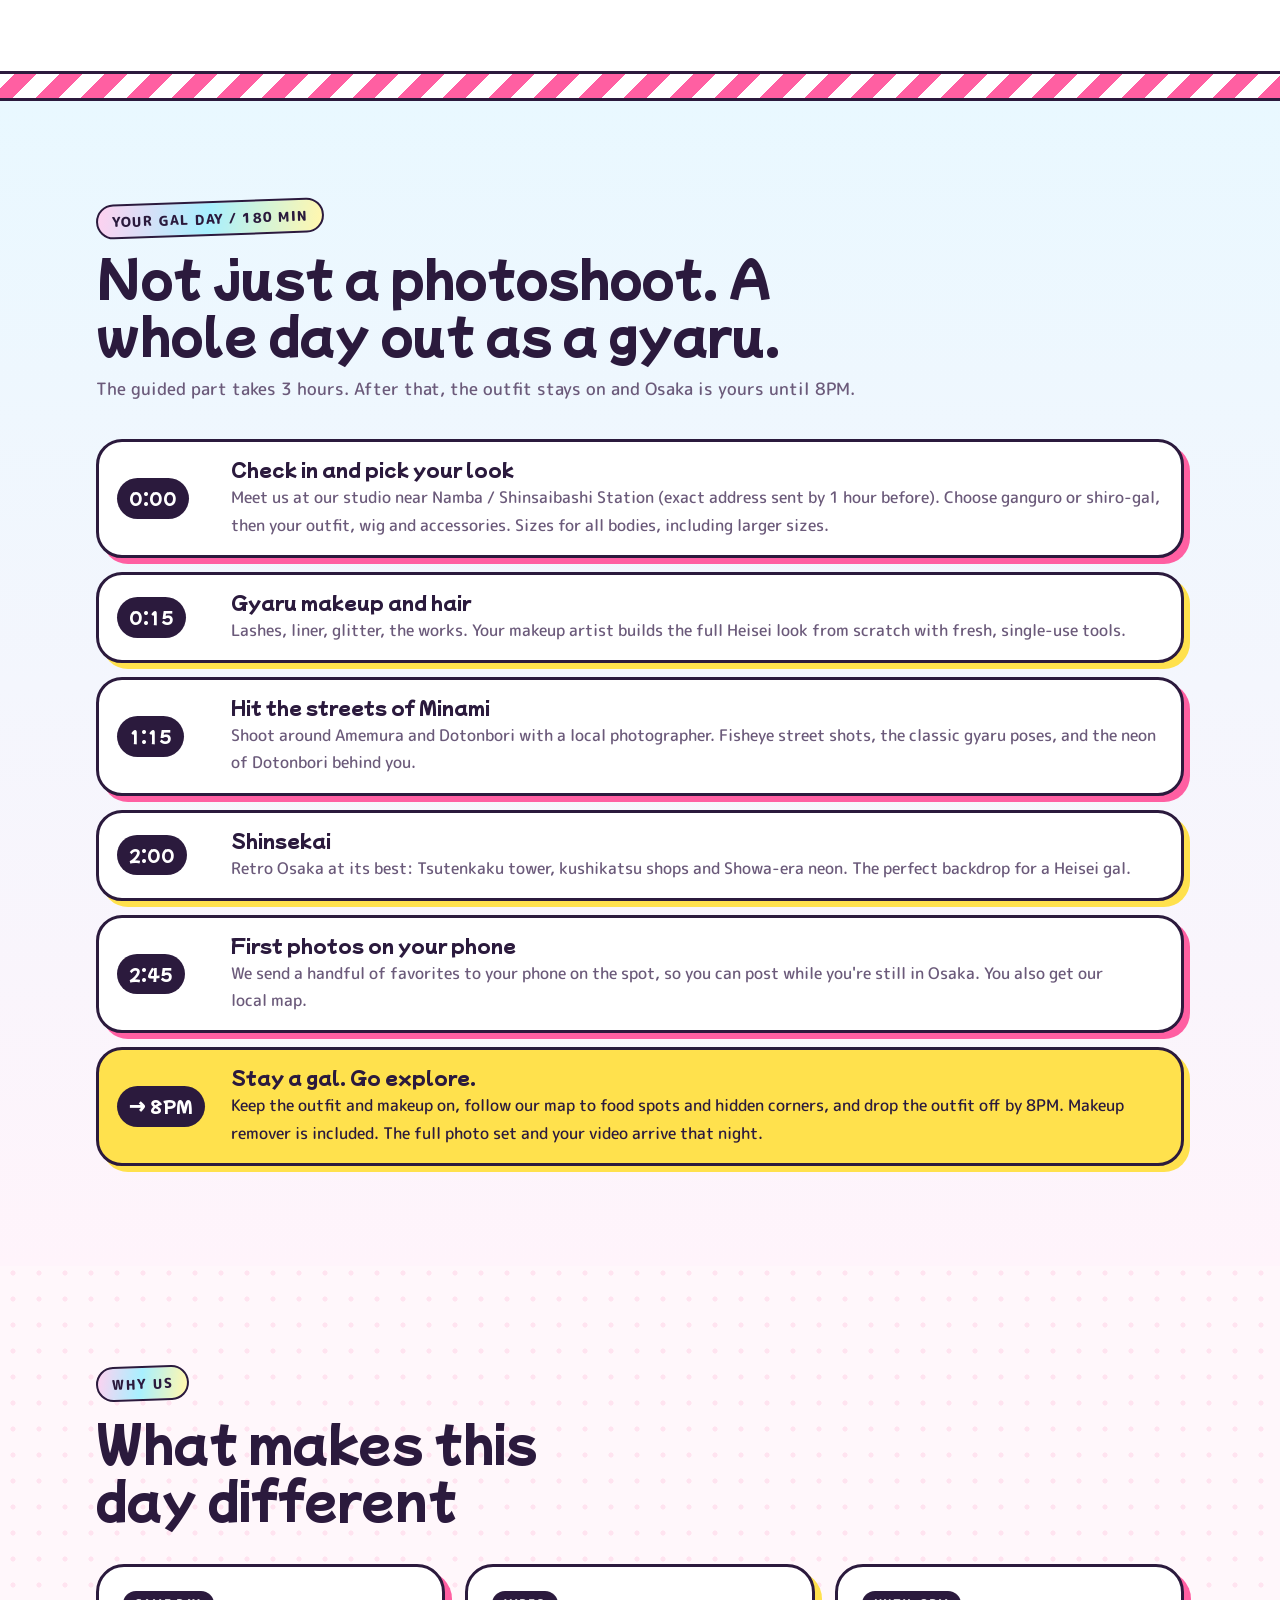
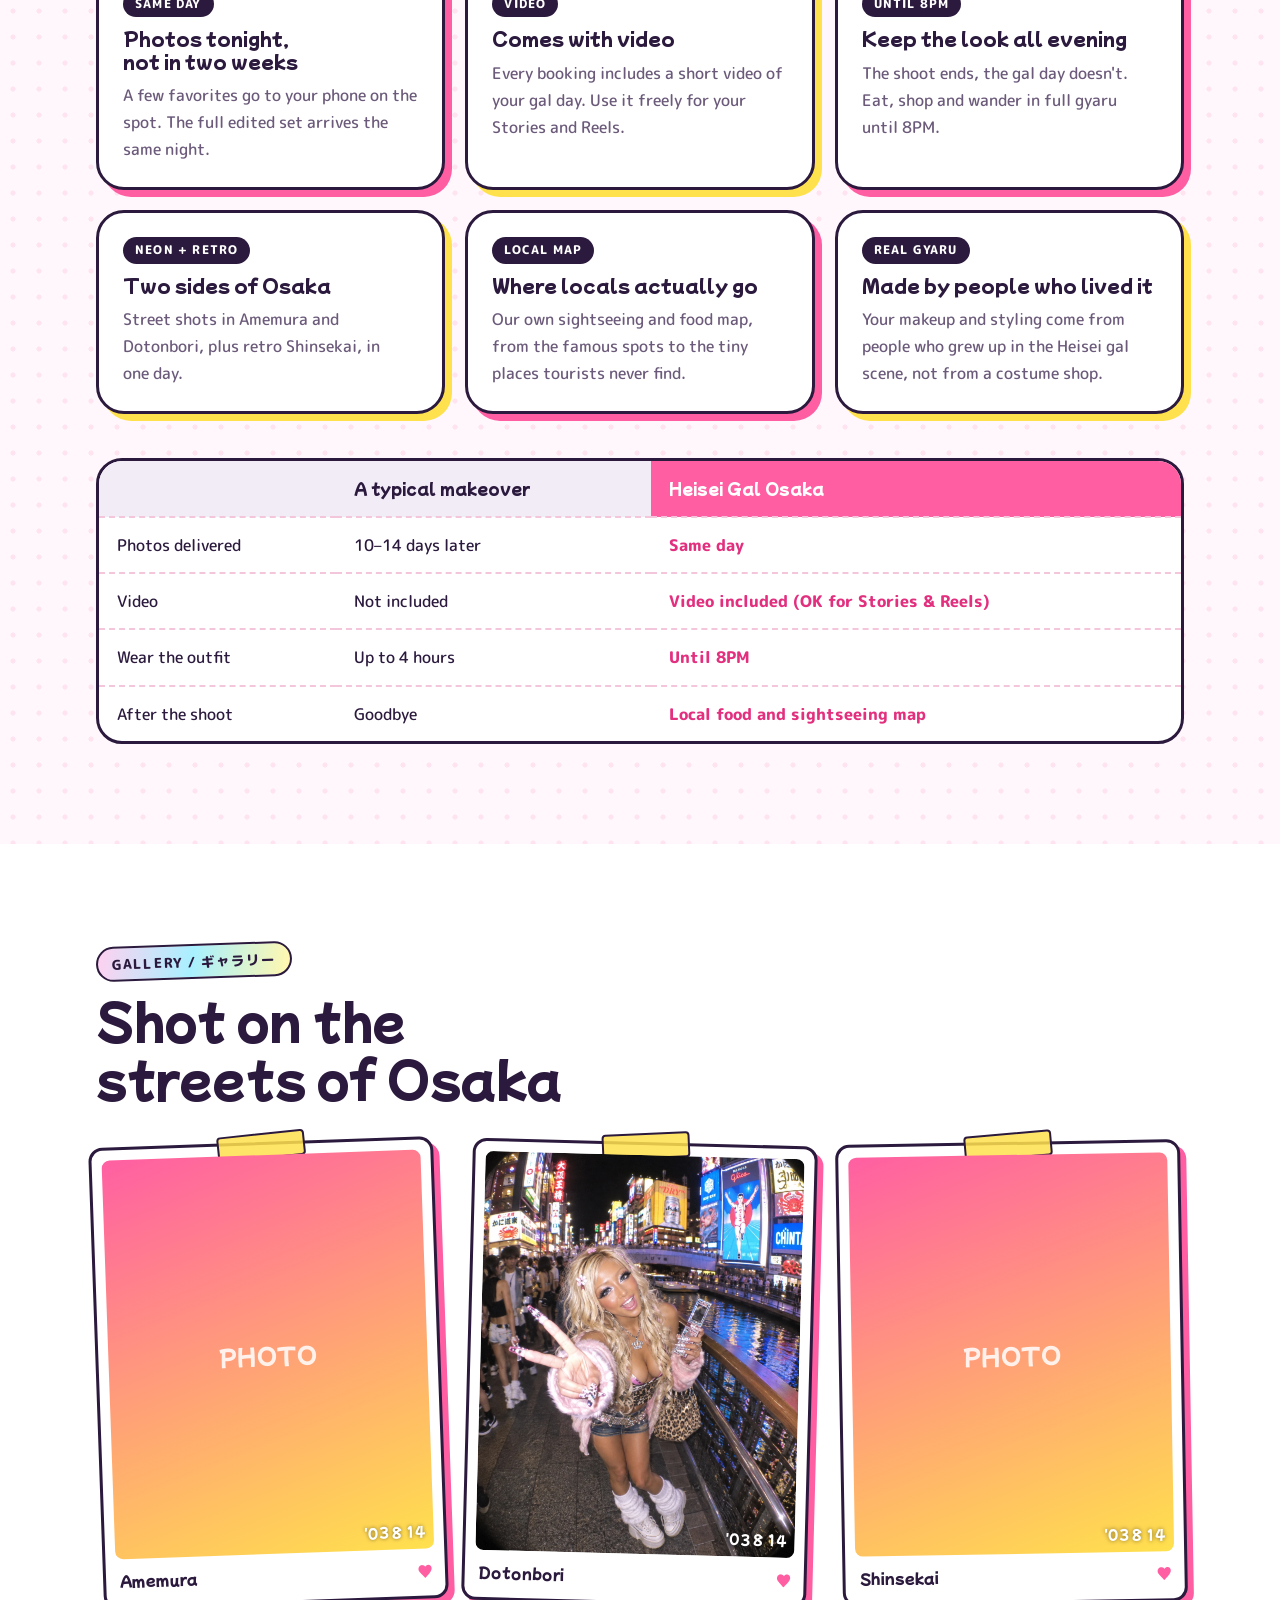
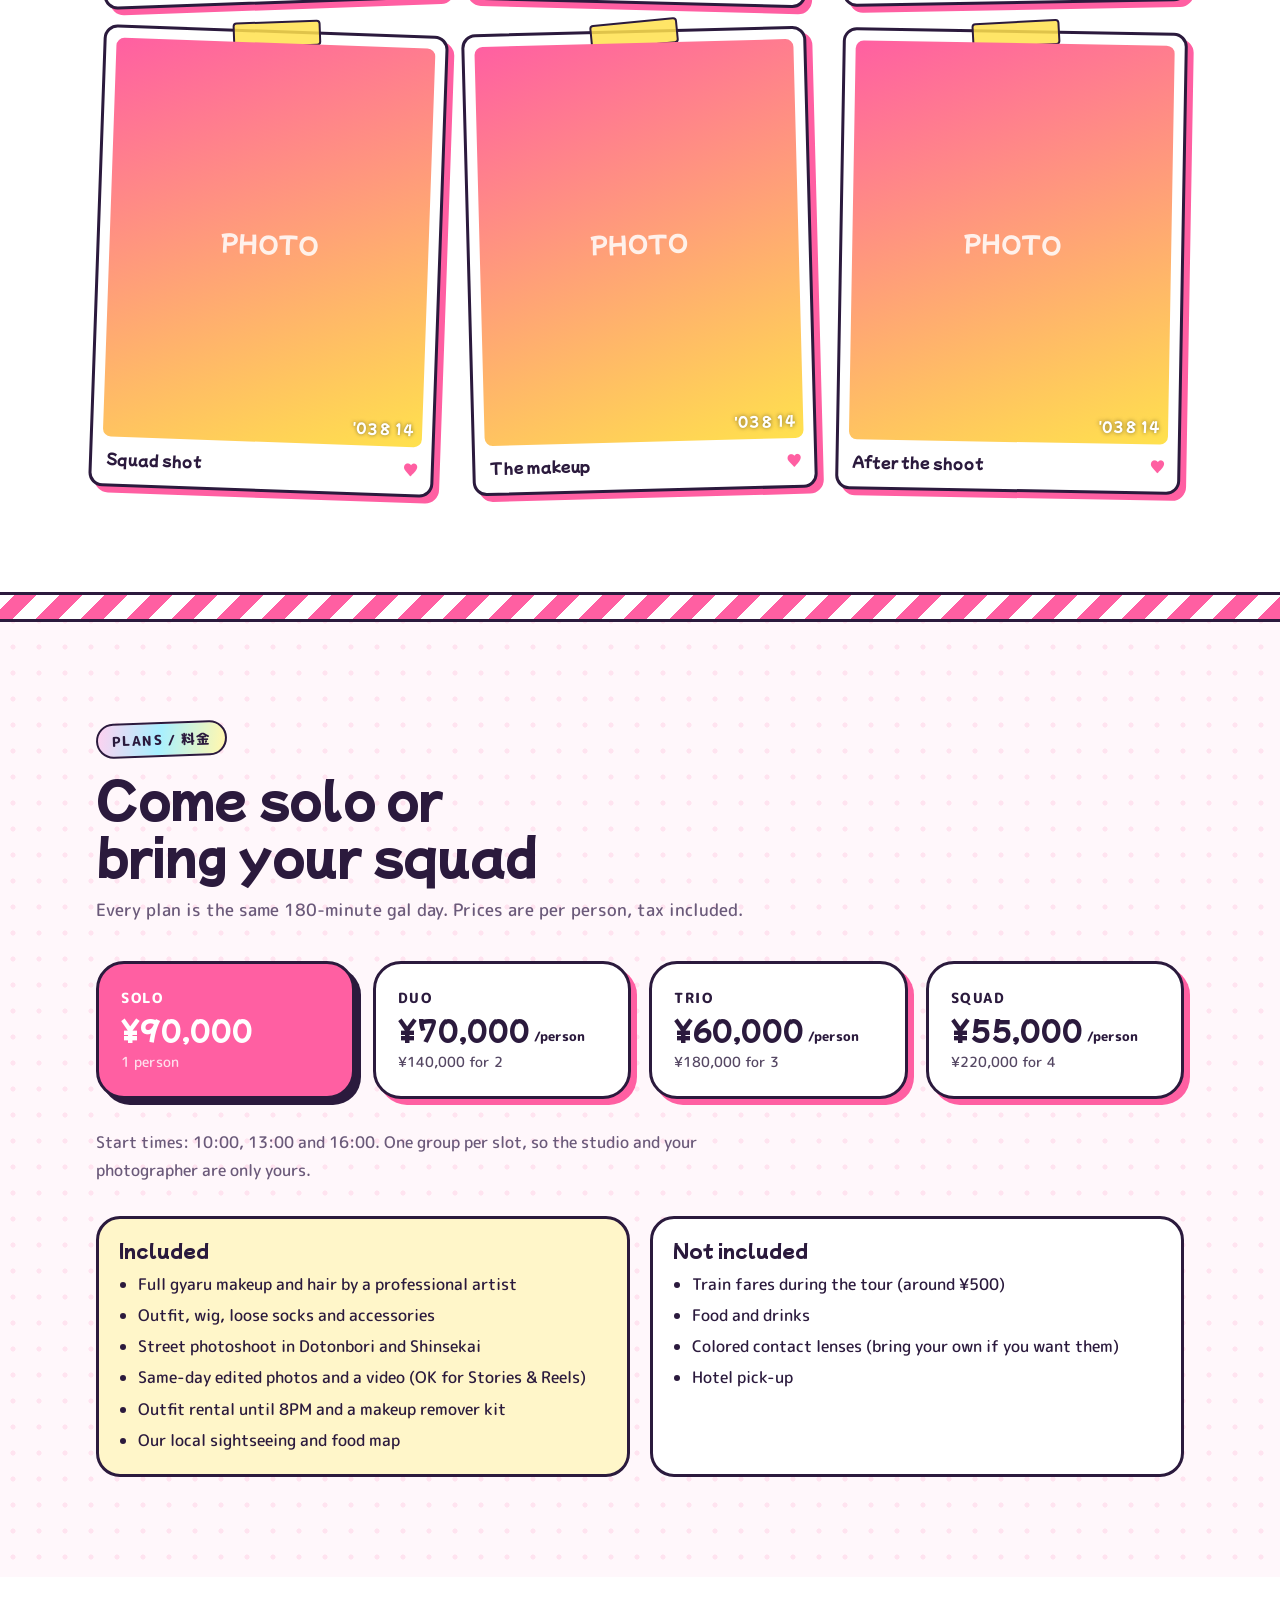
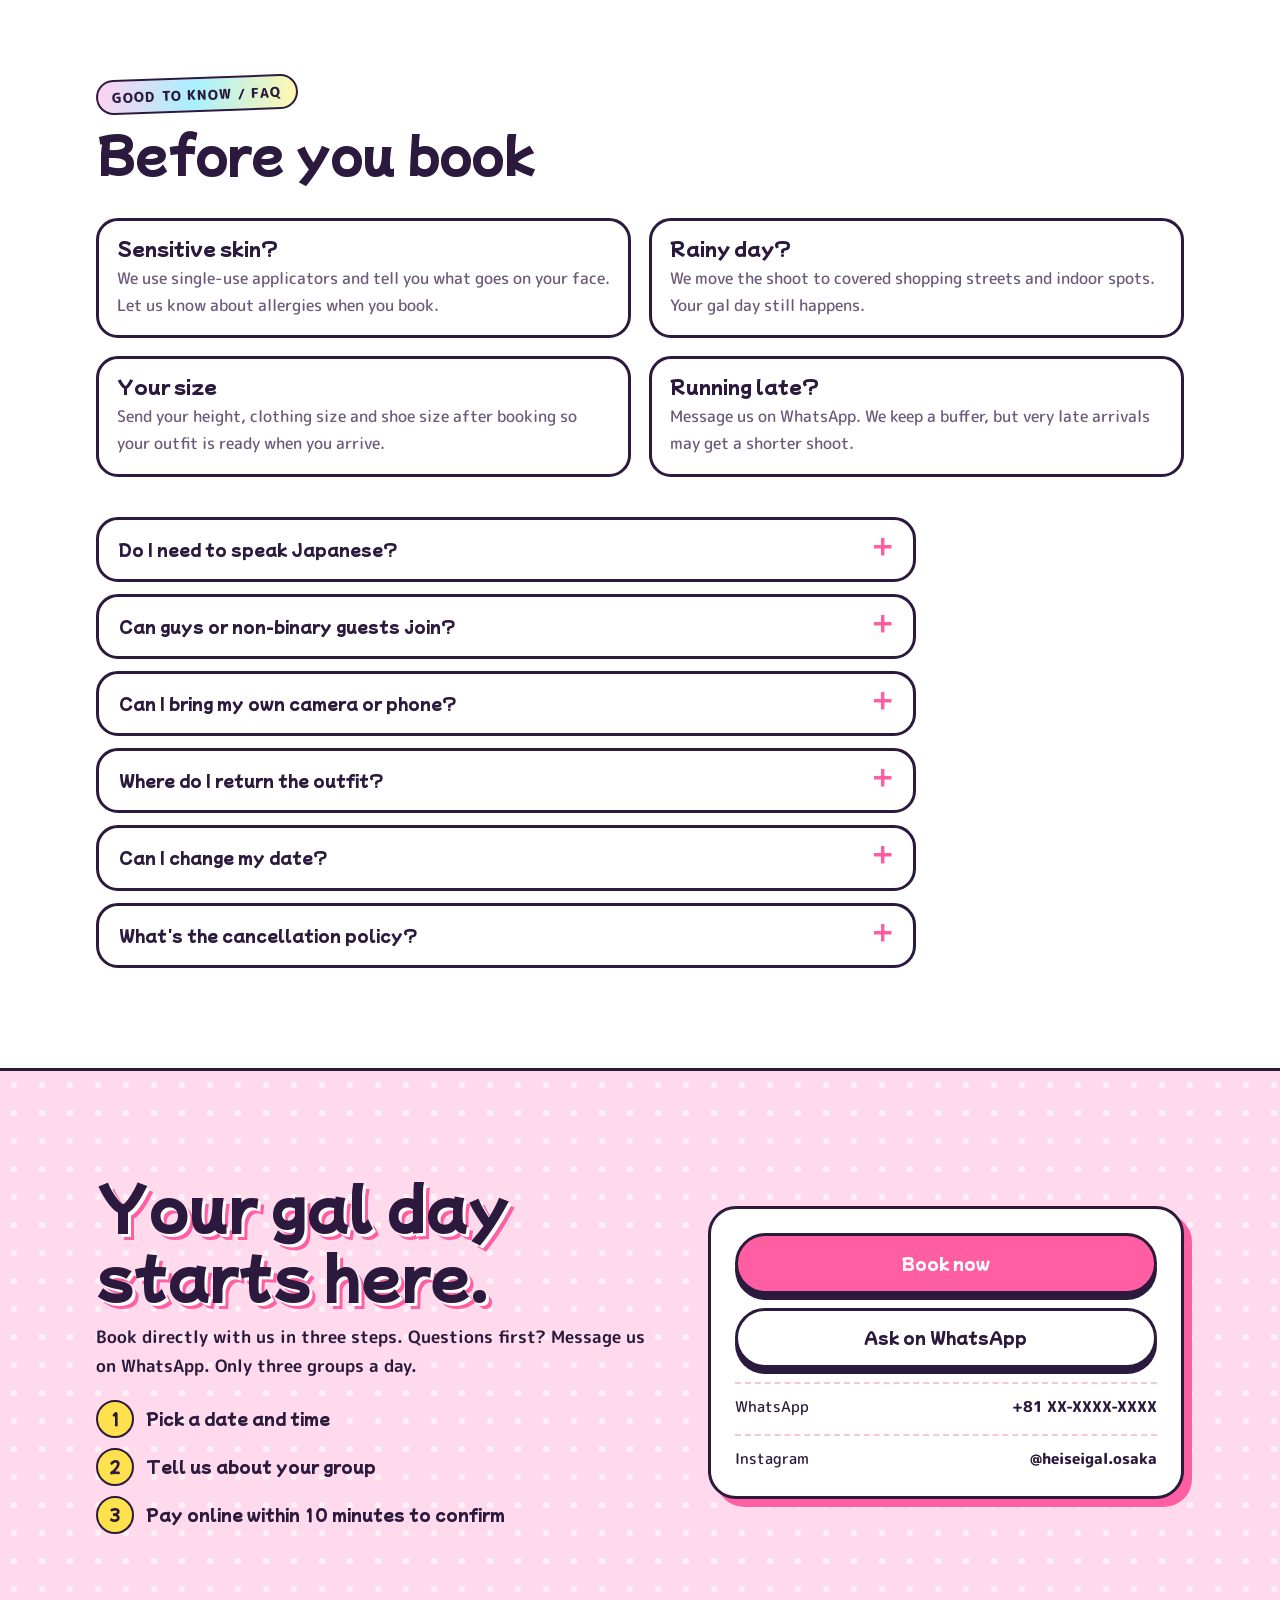
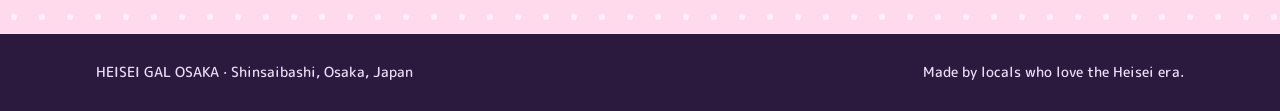
==== commit 727575d4: "Pop hero: bigger brighter gold stars Co-Authored-By: Claude Opus 5.5 <noreply@anthropic.com>" ====
--- a/pop/index.html
+++ b/pop/index.html
@@ -343,6 +343,13 @@
 .hero h1 .gal::after{right:-.62em;top:-.28em;font-size:.46em}
 .hero h1 .gal::before{left:-.38em;top:-.18em;font-size:.26em;animation-delay:.9s,0s}
 @keyframes goldshine{to{background-position:220% 220%}}
+@media (prefers-reduced-motion:reduce){.hero h1 .gal::before,.hero h1 .gal::after{animation:none}}
+
+/* gold stars v2: bigger, brighter gold, always visible */
+.hero h1 .gal::before,.hero h1 .gal::after{background:linear-gradient(135deg,#ffffff 0%,#fff3a6 18%,#ffd84a 38%,#ffc21a 52%,#fff7c8 66%,#ffd23f 82%,#ffffff 100%);background-size:220% 220%;animation:goldtw 1.8s ease-in-out infinite,goldshine 2.2s linear infinite}
+.hero h1 .gal::after{right:-.78em;top:-.36em;font-size:.64em}
+.hero h1 .gal::before{left:-.5em;top:-.26em;font-size:.38em;animation-delay:.9s,0s}
+@keyframes goldtw{0%,100%{opacity:.75;transform:scale(.78) rotate(0deg)}50%{opacity:1;transform:scale(1.12) rotate(18deg)}}
 @media (prefers-reduced-motion:reduce){.hero h1 .gal::before,.hero h1 .gal::after{animation:none}}
 </style>
 
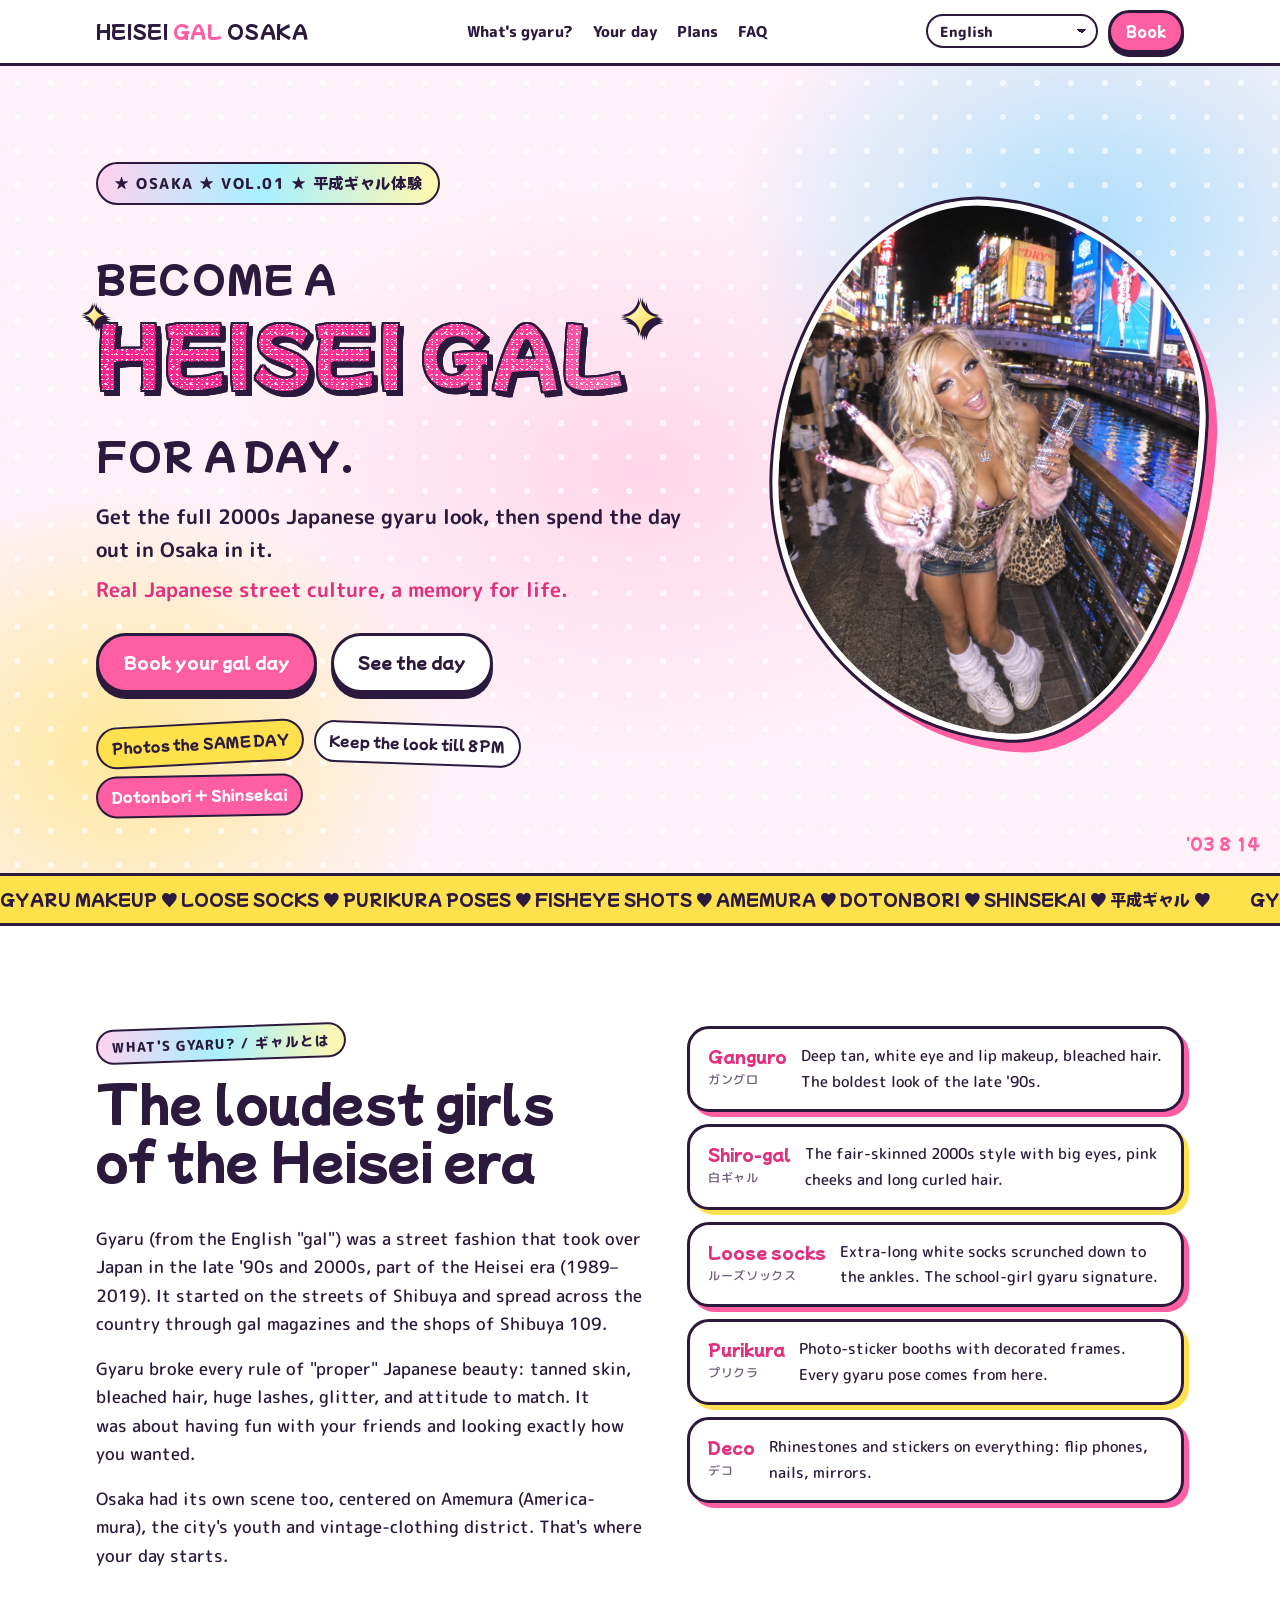
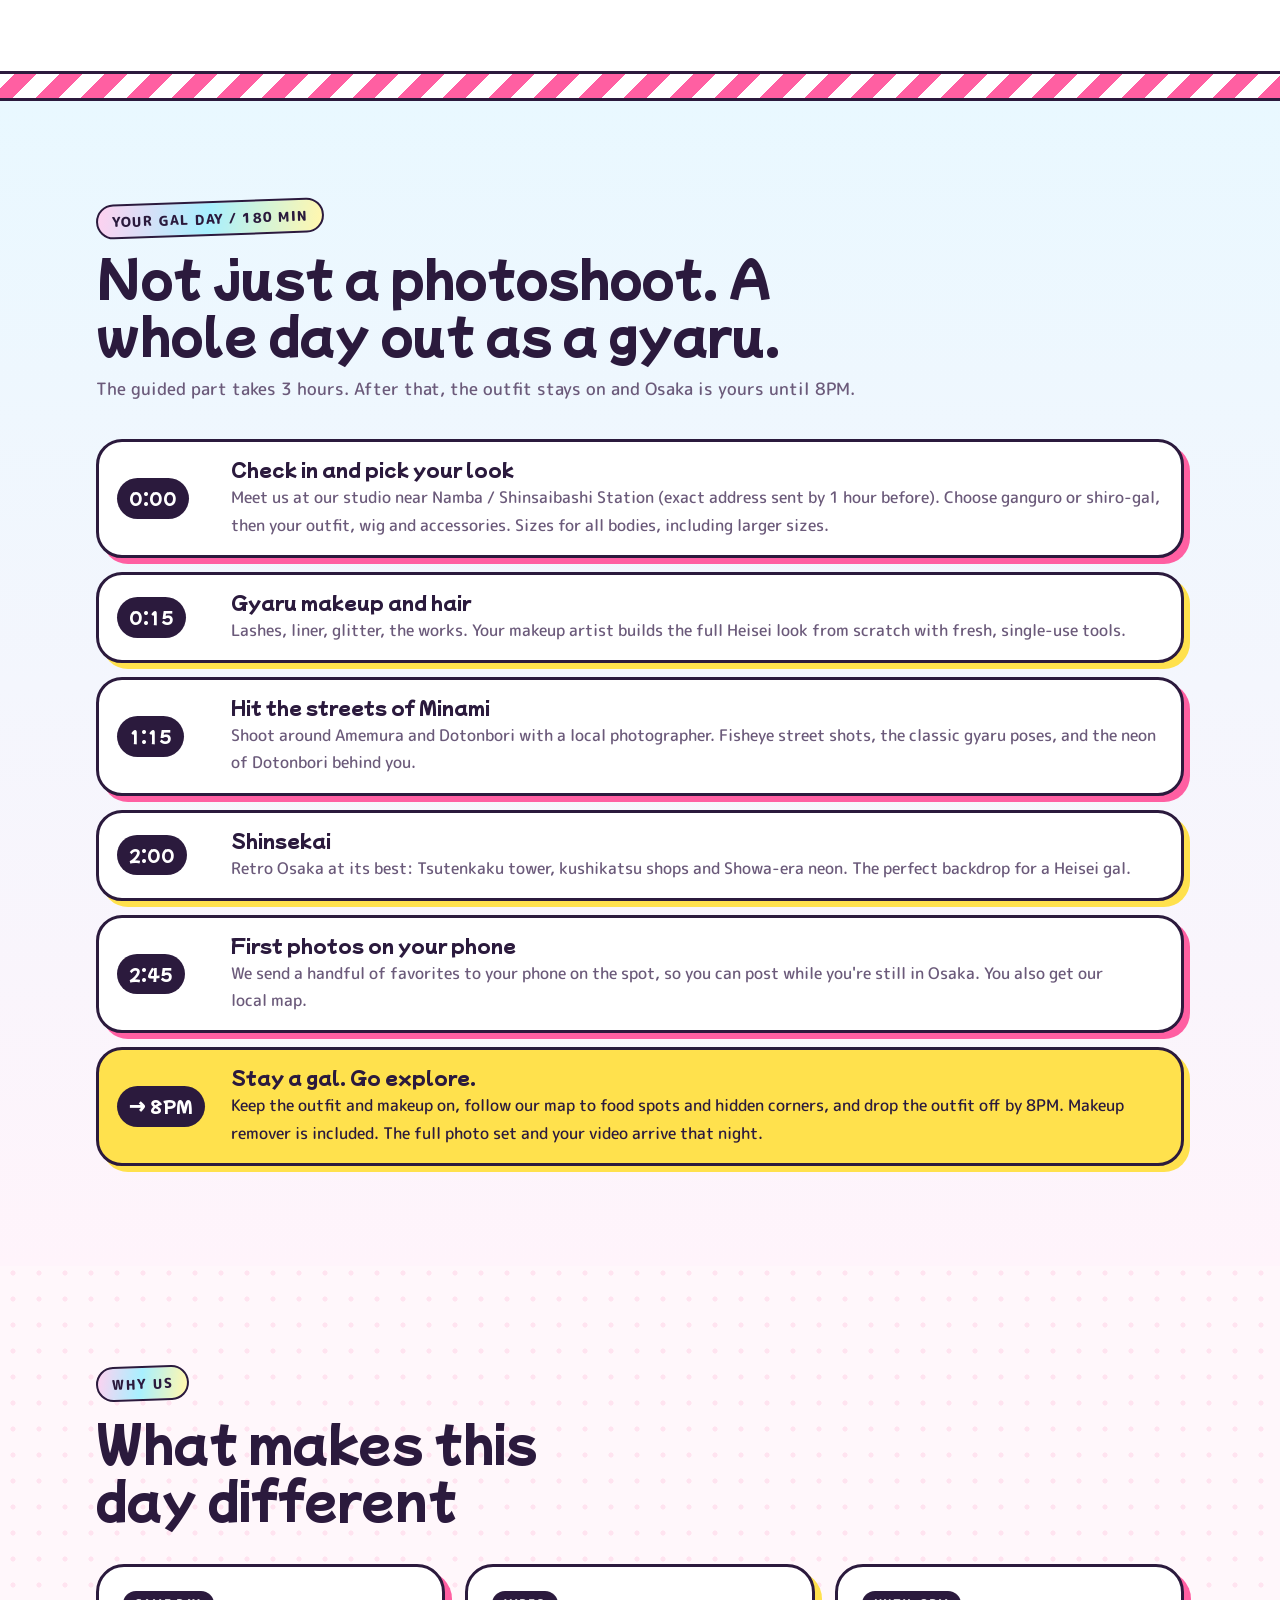
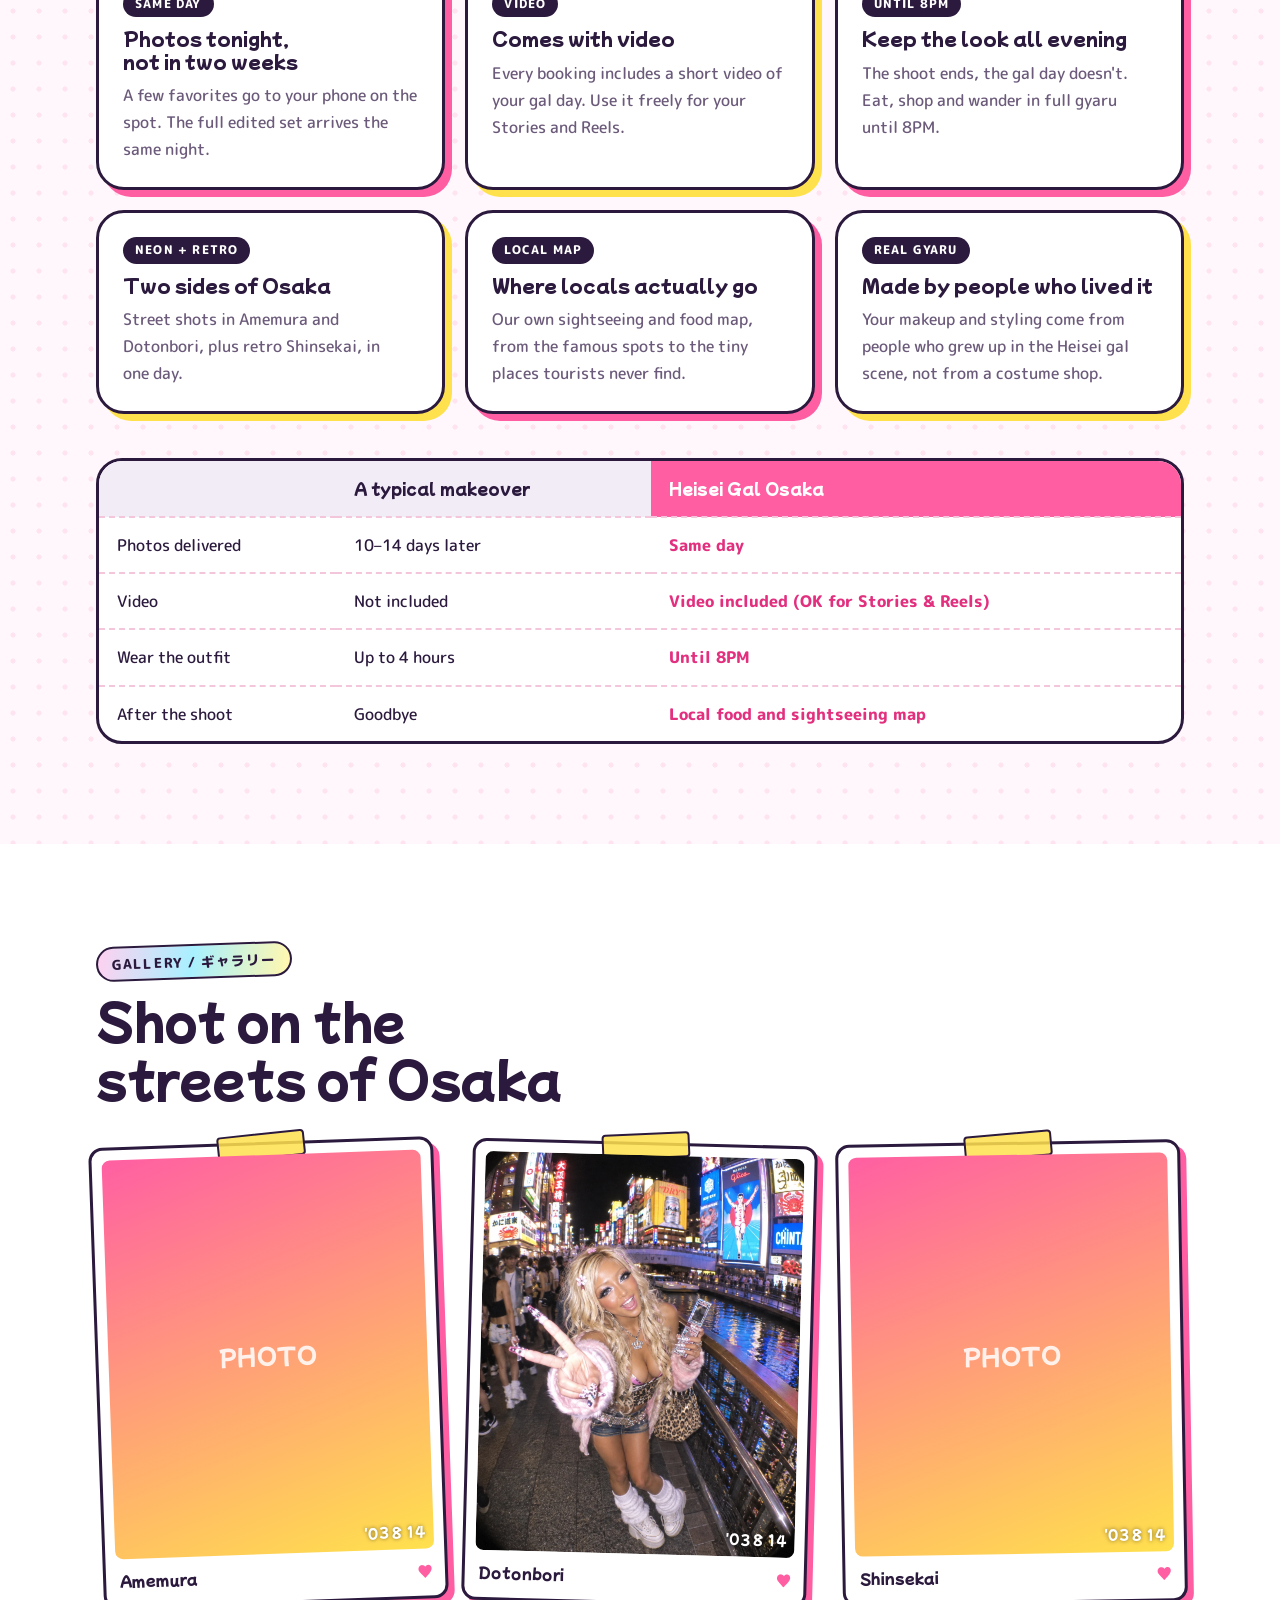
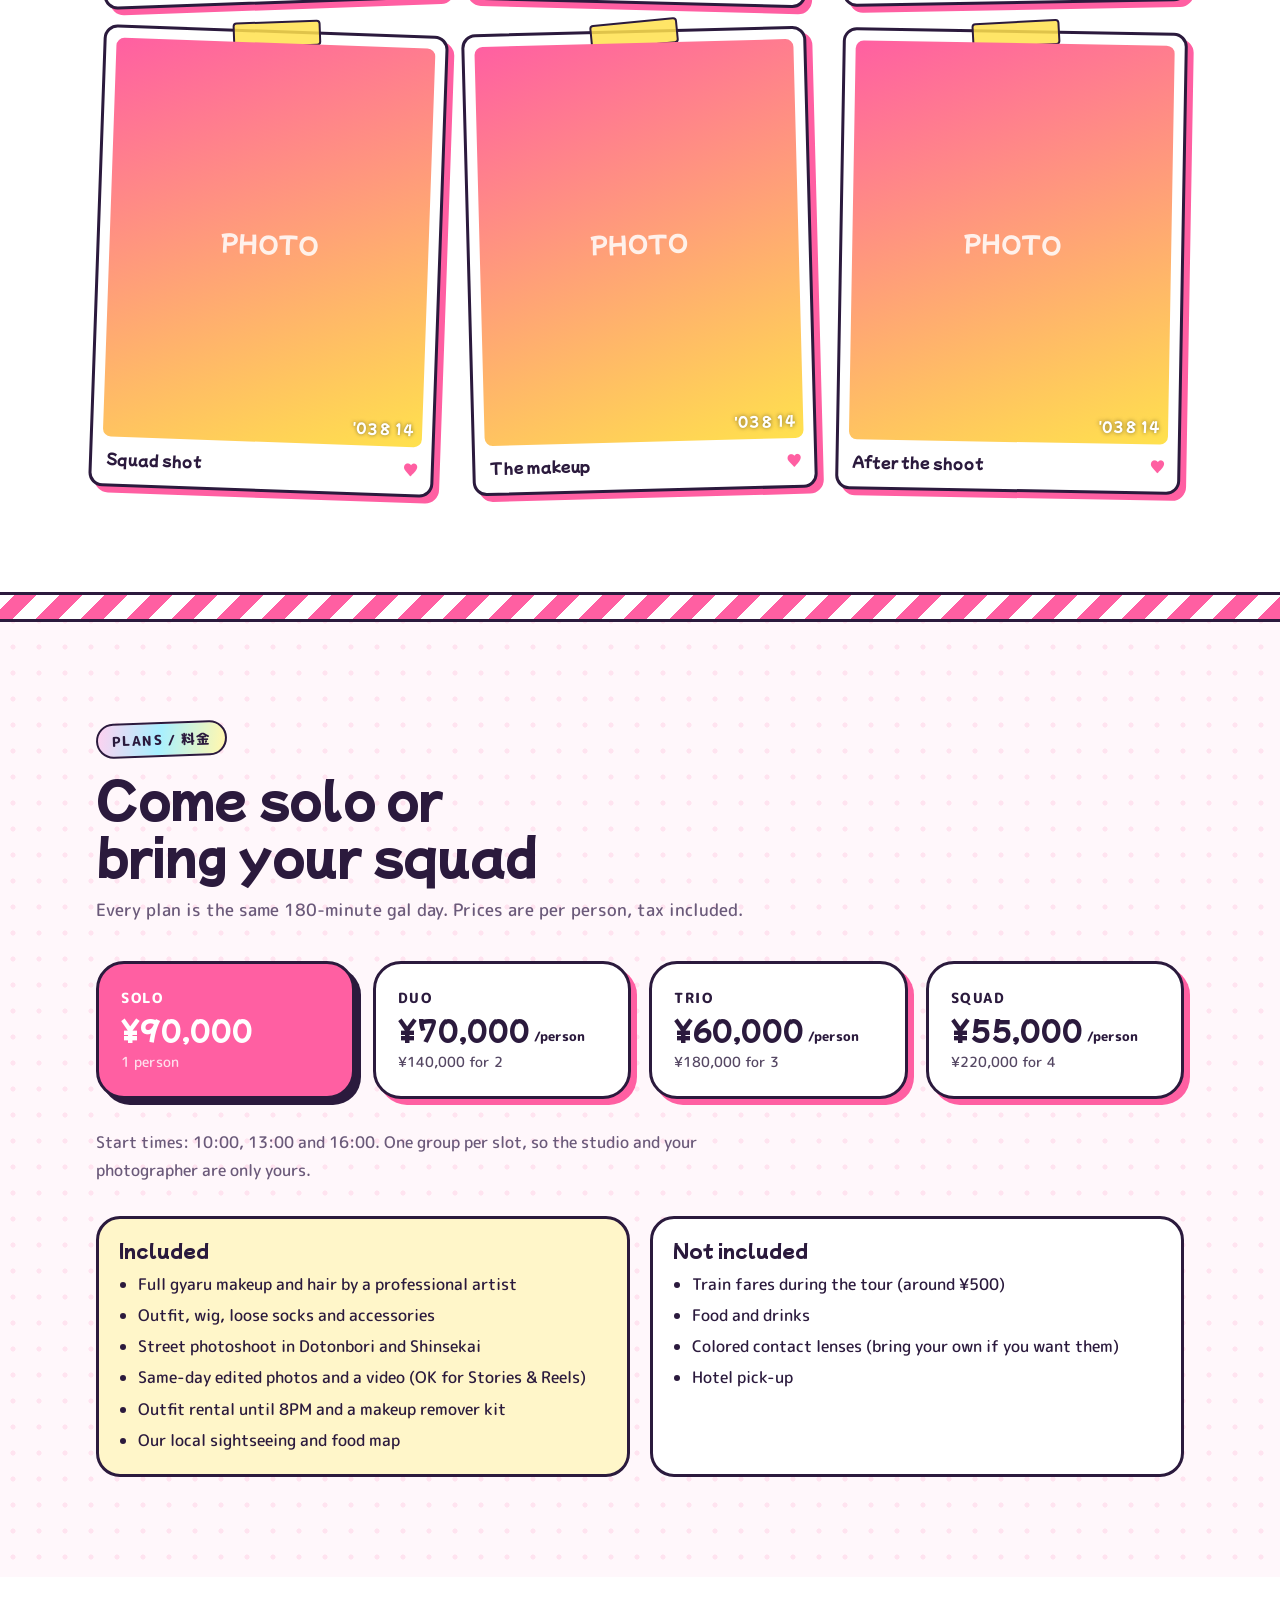
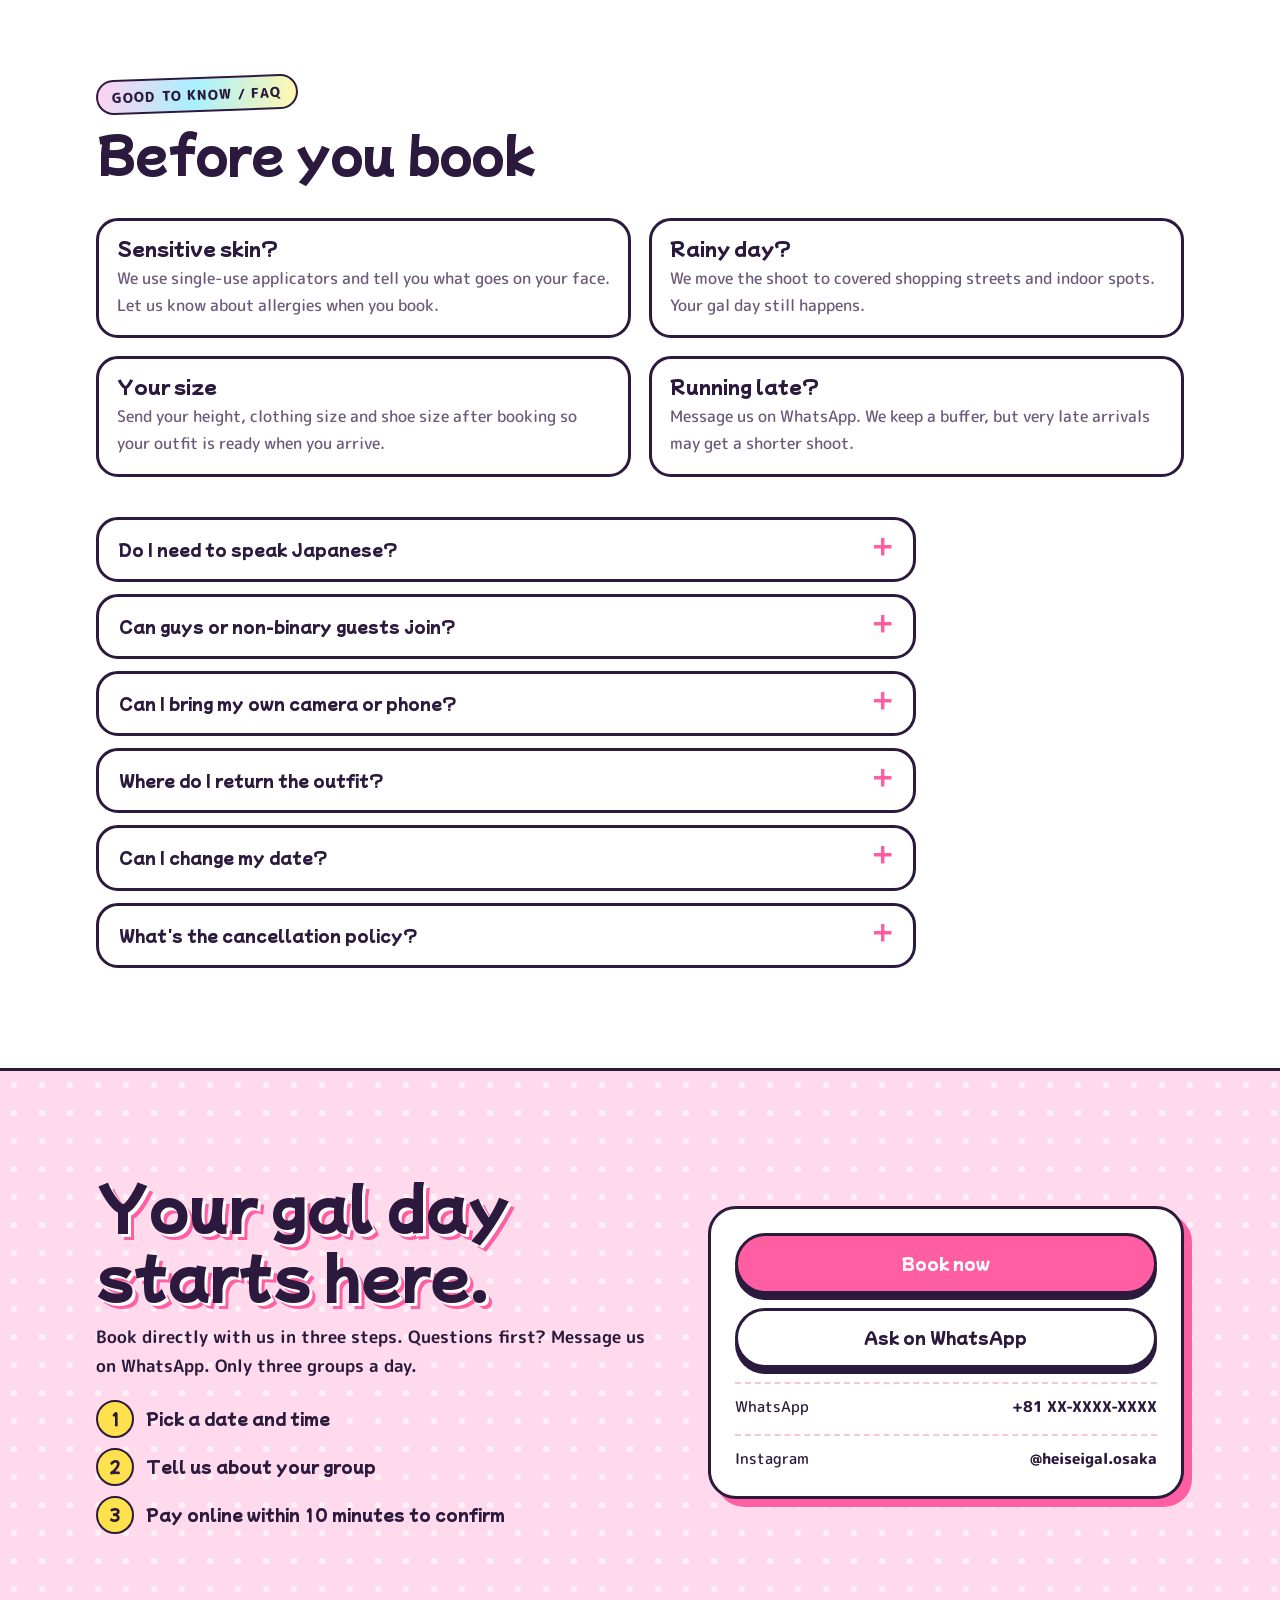
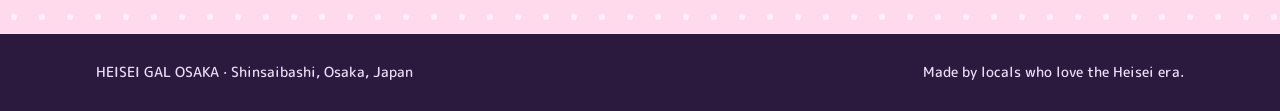
==== commit 7da628c6: "Pop hero: clip gold gradient to star shape Co-Authored-By: Claude Opus 5.5 <noreply@anthropic.com>" ====
--- a/pop/index.html
+++ b/pop/index.html
@@ -351,6 +351,8 @@
 .hero h1 .gal::before{left:-.5em;top:-.26em;font-size:.38em;animation-delay:.9s,0s}
 @keyframes goldtw{0%,100%{opacity:.75;transform:scale(.78) rotate(0deg)}50%{opacity:1;transform:scale(1.12) rotate(18deg)}}
 @media (prefers-reduced-motion:reduce){.hero h1 .gal::before,.hero h1 .gal::after{animation:none}}
+
+.hero h1 .gal::before,.hero h1 .gal::after{-webkit-background-clip:text;background-clip:text;color:transparent;-webkit-text-fill-color:transparent}
 </style>
 
 <nav class="nav" aria-label="Main">
